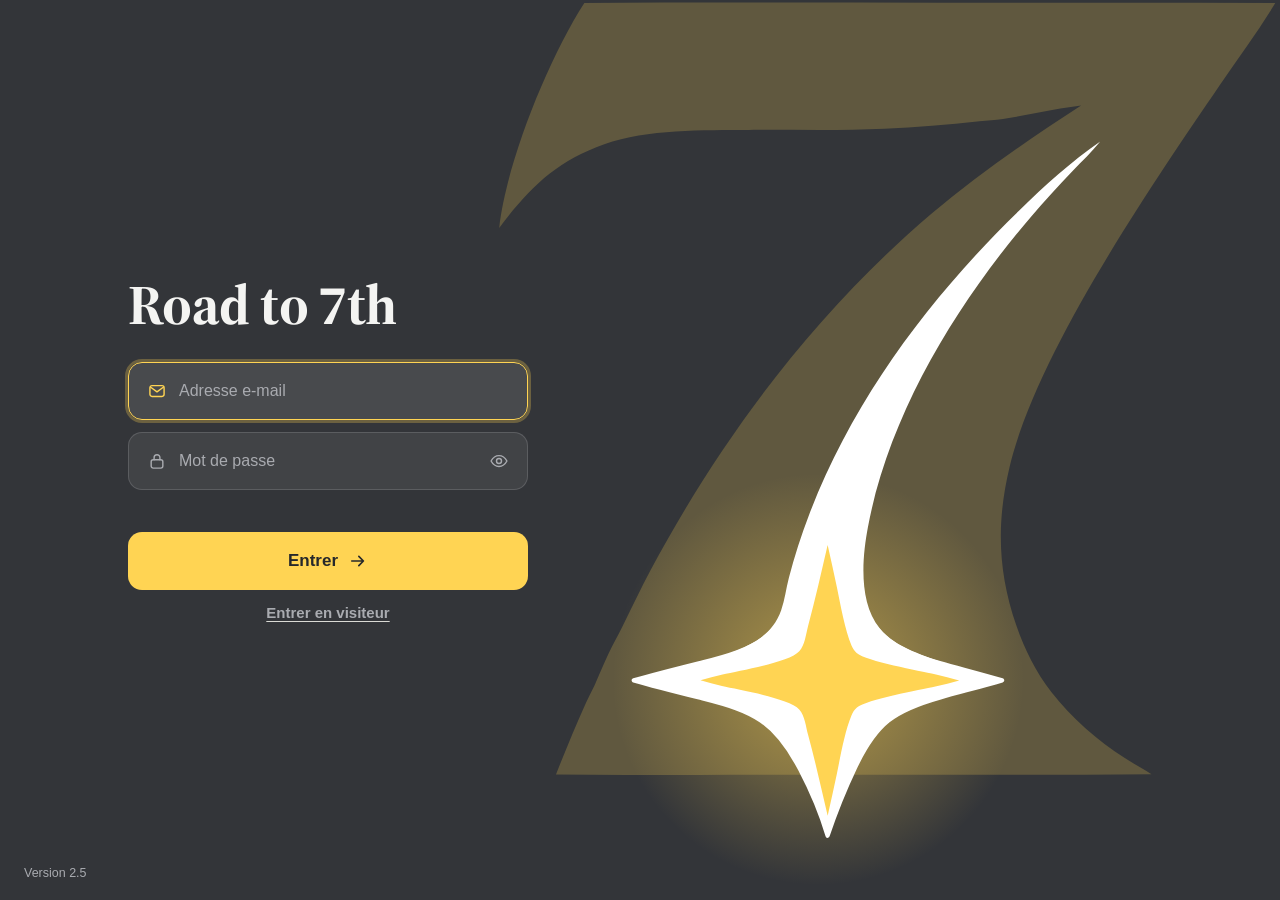
==== site/index.html @ 3242eba9 "2.5.0 : demander en une phrase (#7) * 2.5.0 : demander en une phrase  Dans la fiche, une seule zone " ====
<!doctype html>
<html lang="fr">
<head>
<meta charset="utf-8">
<meta name="viewport" content="width=device-width, initial-scale=1, viewport-fit=cover">
<title>Road to 7th</title>
<meta name="description" content="Planifier la production et la diffusion autour des messages clés et des temps forts de l'année.">
<meta name="theme-color" content="#F2F2EF" media="(prefers-color-scheme: light)">
<meta name="theme-color" content="#0F1012" media="(prefers-color-scheme: dark)">
<link rel="icon" href="favicon.ico" sizes="16x16 32x32 48x48">
<link rel="icon" href="icons/favicon-32.png" type="image/png" sizes="32x32">
<link rel="manifest" href="manifest.webmanifest">
<link rel="apple-touch-icon" href="icons/apple-touch-icon.png">
<meta name="apple-mobile-web-app-capable" content="yes">
<meta name="apple-mobile-web-app-title" content="Road to 7th">
<meta name="mobile-web-app-capable" content="yes">
<link rel="stylesheet" href="css/v2.css">
</head>
<body>
<!-- ouverture de l'appli : l'icône apparaît, son carré jaune emplit l'écran, puis le 7 s'ouvre comme une fenêtre sur l'appli (css : .ouv) -->
<div class="ouv" id="ouverture" aria-hidden="true"><svg xmlns="http://www.w3.org/2000/svg" focusable="false">
<defs><mask id="ouv-m" maskUnits="userSpaceOnUse" x="0" y="0" width="100%" height="100%"><rect width="100%" height="100%" fill="#fff"/><g class="ouv-sept"><path d="M120.46 81.13C103.67 107.18 84.17 155.3 80.77 186C94.81 167.3 107.24 154.95 129.76 146.96C149.93 139.8 175.85 140.4 197.1 140.3C218.14 140.21 239.32 140.79 260.35 139.82C275.17 139.14 289.93 137.89 304.68 136.28C308.32 135.88 311.99 135.7 315.62 135.2C323.55 134.11 331.34 132.33 339.21 130.89C343.49 130.11 347.83 129.66 352.12 128.9C327.99 144.61 304.28 160.76 282.3 179.43C228.03 225.55 184.88 283.05 151.32 345.64C146.85 353.98 142.83 362.57 138.63 371.05C136.34 375.66 133.83 380.17 131.61 384.82C129.34 389.58 127.39 394.53 125.2 399.34C123.96 402.06 122.47 404.65 121.24 407.38C116.26 418.39 111.67 429.6 107.24 440.85C152.96 441.22 198.69 441.02 244.41 441.02C291.25 441.01 338.09 441.19 384.92 440.8C380.88 438.08 376.55 435.9 372.48 433.24C359.59 424.85 347.79 414.68 338.31 402.53C330.98 393.12 325.79 382.65 321.92 371.43C313.23 346.31 312.57 323.31 318.76 297.46C331.66 243.63 384.71 166.61 416.49 119.84C425.23 106.99 434.58 94.46 442.65 81.18C389.92 80.86 337.19 81.02 284.46 81.01C229.79 81 175.13 80.83 120.46 81.13Z" fill="#000"/></g></mask></defs>
<rect class="ouv-jaune" width="100%" height="100%" mask="url(#ouv-m)"/>
<g class="ouv-sept"><path class="ouv-plein" d="M120.46 81.13C103.67 107.18 84.17 155.3 80.77 186C94.81 167.3 107.24 154.95 129.76 146.96C149.93 139.8 175.85 140.4 197.1 140.3C218.14 140.21 239.32 140.79 260.35 139.82C275.17 139.14 289.93 137.89 304.68 136.28C308.32 135.88 311.99 135.7 315.62 135.2C323.55 134.11 331.34 132.33 339.21 130.89C343.49 130.11 347.83 129.66 352.12 128.9C327.99 144.61 304.28 160.76 282.3 179.43C228.03 225.55 184.88 283.05 151.32 345.64C146.85 353.98 142.83 362.57 138.63 371.05C136.34 375.66 133.83 380.17 131.61 384.82C129.34 389.58 127.39 394.53 125.2 399.34C123.96 402.06 122.47 404.65 121.24 407.38C116.26 418.39 111.67 429.6 107.24 440.85C152.96 441.22 198.69 441.02 244.41 441.02C291.25 441.01 338.09 441.19 384.92 440.8C380.88 438.08 376.55 435.9 372.48 433.24C359.59 424.85 347.79 414.68 338.31 402.53C330.98 393.12 325.79 382.65 321.92 371.43C313.23 346.31 312.57 323.31 318.76 297.46C331.66 243.63 384.71 166.61 416.49 119.84C425.23 106.99 434.58 94.46 442.65 81.18C389.92 80.86 337.19 81.02 284.46 81.01C229.79 81 175.13 80.83 120.46 81.13Z"/><g class="ouv-deco"><path d="M172.07 389.73C211.43 390.31 250.86 390.29 290.22 389.72C279.24 385.26 266.02 382.25 258.16 372.66C248.29 360.61 250 339.99 252.67 325.7C262.58 272.68 294.07 221.34 328.77 180.76C335.02 173.44 341.6 166.32 348.25 159.37C352.56 154.88 357.14 150.62 361.03 145.75C347.43 155.09 335.08 166.43 323.26 177.9C281.96 217.99 245.94 265.62 225.28 319.75C221.6 329.39 218.41 339.24 215.82 349.22C214.53 354.19 213.96 359.42 212.25 364.26C211.31 366.92 209.99 369.45 208.29 371.69C200.33 382.22 183.97 385.46 172.07 389.73Z" fill="#fff"/><path d="M143.53 397C154.16 400.04 164.95 402.71 175.67 405.4C199.56 411.39 209.32 416.04 221.16 438.6C226.31 448.41 230.72 458.81 233.89 469.42C237.53 458.55 241.83 447.94 246.74 437.58C256.57 416.87 264.78 411.06 286.51 404.94C296.08 402.24 305.72 399.78 315.26 396.99C305.6 394.19 295.85 391.67 286.16 388.96C262.28 382.28 254.79 374.78 244.79 352.24C242.98 348.16 241.07 344.07 239.44 339.92C238.01 336.28 236.93 332.15 235.02 328.74C234.69 328.15 234.11 327.85 233.73 327.33C229.29 335.97 226.33 345.31 221.89 354C209.88 377.5 200.6 382.37 175.74 388.58C164.99 391.27 154.18 393.95 143.53 397Z" fill="#fff"/><path class="ouv-coeur" d="M174.61 396.99C177.93 397.95 181.25 398.91 184.63 399.66C192.19 401.36 216 405.31 220.66 410.54C223.35 413.56 223.74 418.46 224.76 422.23C228.15 434.8 231.01 447.49 233.93 460.18C235.36 453.58 236.88 446.99 238.25 440.37C239.87 432.48 241.96 420.59 245.02 413.33C245.61 411.94 246.42 410.65 247.58 409.67C251.99 405.95 277.16 401.44 284.16 399.87C287.89 399.03 291.58 397.98 295.27 397C291.51 396.01 287.76 394.93 283.97 394.09C276.92 392.52 251.85 388.1 247.44 384.21C246.36 383.25 245.6 382.03 245.04 380.72C241.99 373.54 239.87 361.5 238.26 353.68C236.9 347.07 235.37 340.48 233.92 333.89C231 346.54 228.15 359.19 224.77 371.72C223.75 375.49 223.36 380.39 220.69 383.42C216.11 388.63 192.4 392.62 184.92 394.27C181.44 395.04 178.03 396.01 174.61 396.99Z"/></g></g>
</svg></div>
<script>
/* une fois par session, et jamais si l'appareil demande moins de mouvement ; l'appli appelle kpOuvrir() quand elle est prête */
(function () {
  var o = document.getElementById("ouverture"), r = document.documentElement;
  window.kpOuvrir = function () {};
  try { if (sessionStorage.getItem("kplan-ouvert") || matchMedia("(prefers-reduced-motion: reduce)").matches) { o.remove(); return; } } catch (e) {}
  r.classList.add("ouverture");
  var t0 = Date.now(), fait = false;
  window.kpOuvrir = function () {
    if (fait) return; fait = true;
    setTimeout(function () {
      r.classList.remove("ouverture"); o.classList.add("ouvre");
      try { sessionStorage.setItem("kplan-ouvert", "1"); } catch (e) {}
      setTimeout(function () { o.remove(); }, 950);
    }, Math.max(0, 1000 - (Date.now() - t0)));
  };
  setTimeout(window.kpOuvrir, 8000);
})();
</script>
<a class="skip" href="#main">Aller au contenu</a>
<div class="shell" id="shell">
  <nav class="side" id="side" aria-label="Menu"></nav>
  <header class="topbar" id="topbar"></header>
  <main class="main" id="main" tabindex="-1"></main>
  <nav class="tabbar" id="tabbar" aria-label="Écrans"></nav>
</div>
<aside class="fiche" id="fiche" aria-label="Fiche" tabindex="-1" hidden></aside>
<div id="layer"></div>
<div class="toasts" id="toasts" role="status" aria-live="polite"></div>
<script src="vendor/supabase-2.117.3.js"></script>
<script src="config.js"></script>
<script src="js/version.js"></script>
<script src="js/couleurs.js"></script>
<script src="js/icons.js"></script>
<script src="js/data.js"></script>
<script src="js/phrase.js"></script>
<script src="js/piques.js"></script>
<script src="js/ui.js"></script>
<script src="js/remote.js"></script>
<script src="js/suggestions.js"></script>
<script src="js/fiche.js"></script>
<script src="js/outils.js"></script>
<script src="js/ecrire.js"></script>
<script src="js/plan.js"></script>
<script src="js/accueil.js"></script>
<script src="js/reunion.js"></script>
<script src="js/reglages.js"></script>
<script src="js/app.js"></script>
</body>
</html>
---- site/css/v2.css ----
/* Plan de com KEDGE · V2 — pensé pour l'ordinateur, replié pour le téléphone.
   Les valeurs (couleurs, rayons, typographie) viennent du KEDGE UI kit de la V1. */

@font-face { font-family: "KRC Serif"; src: url("../fonts/krc-serif.woff") format("woff"); font-weight: 600 700; font-display: swap; }

:root {
  --yellow: #FFD452; --yellow-ink: #26282B; --yellow-side: #FFD452; --anthracite: #333539; --anthracite-deep: #26282B;
  --bg: #F2F2EF; --card: #FFFFFF; --text: #2B2D31; --text2: #6A6C71; --sep: #DADAD5; --fill: #E6E6E2; --hover: #ECECE8;
  --red: #C62828; --focus: #333539; --panel: var(--duo, #333539); --panel-ink: #F4F4F2; --panel-ink2: var(--duo-ink2, #B9BBC0); --panel-hover: color-mix(in srgb, var(--duo, #333539), #FFFFFF 9%);
  --shadow: 0 1px 2px rgba(20,20,20,.06), 0 8px 28px rgba(20,20,20,.12);
  --serif: "KRC Serif", Georgia, "Times New Roman", serif;
  --sans: -apple-system, BlinkMacSystemFont, "Segoe UI", Roboto, "Helvetica Neue", Arial, sans-serif;
  --r1: 6px; --r2: 8px; --r3: 12px; --r4: 16px;
  --side: 216px; --fiche: 460px;
  color-scheme: light;
}
@media (prefers-color-scheme: dark) { :root:not([data-theme="light"]) {
  --bg: #0F1012; --card: #1E1F22; --text: #F1F1EE; --text2: #A4A6AB; --sep: #34363B; --fill: #2C2E33; --hover: #26282C;
  --red: #FF8A80; --focus: var(--yellow-side, #FFD452); --panel: #17181A; --panel-hover: #26282C;
  --shadow: 0 1px 2px rgba(0,0,0,.4), 0 8px 28px rgba(0,0,0,.5); color-scheme: dark; } }
:root[data-theme="dark"] {
  --bg: #0F1012; --card: #1E1F22; --text: #F1F1EE; --text2: #A4A6AB; --sep: #34363B; --fill: #2C2E33; --hover: #26282C;
  --red: #FF8A80; --focus: var(--yellow-side, #FFD452); --panel: #17181A; --panel-hover: #26282C;
  --shadow: 0 1px 2px rgba(0,0,0,.4), 0 8px 28px rgba(0,0,0,.5); color-scheme: dark; }

*, *::before, *::after { box-sizing: border-box; }
html, body { height: 100%; }
body { margin: 0; background: var(--bg); color: var(--text); font: 15px/1.45 var(--sans); -webkit-font-smoothing: antialiased; -webkit-tap-highlight-color: transparent; }
h1, h2, h3, p { margin: 0; }
button, input, textarea, select { font: inherit; color: inherit; }
button { background: none; border: 0; padding: 0; cursor: pointer; text-align: inherit; }
a { color: inherit; }
:focus-visible { outline: 2px solid var(--focus); outline-offset: 2px; border-radius: var(--r1); }
[hidden] { display: none !important; }
.skip { position: absolute; left: -999px; top: 8px; background: var(--card); padding: 8px 12px; border-radius: var(--r2); z-index: 99; }
.skip:focus { left: 8px; }
.ic { display: inline-flex; width: 18px; height: 18px; flex: none; }
.ic svg { width: 100%; height: 100%; }
.muted { color: var(--text2); }
.late { color: var(--red); }
.sr { position: absolute; width: 1px; height: 1px; overflow: hidden; clip-path: inset(50%); }

/* ---------- cadre ---------- */
.shell { display: grid; grid-template-columns: var(--side) minmax(0, 1fr); height: 100dvh; }
.main { overflow: auto; outline: none; scroll-padding-top: 120px; }
.page { max-width: 1180px; margin: 0 auto; padding: 28px 36px 96px; }
.page.narrow { max-width: 760px; }

.side { background: var(--panel); color: var(--panel-ink); display: flex; flex-direction: column; padding: 18px 12px 12px; gap: 4px; }
.brand { display: flex; align-items: center; gap: 10px; padding: 2px 8px 18px; text-decoration: none; }
.brand img { height: 22px; width: auto; }
.brand span { font: 600 15px/1 var(--serif); letter-spacing: .01em; border-left: 1px solid rgba(255,255,255,.22); padding-left: 10px; }
.brand.nologo { flex-direction: column; align-items: flex-start; gap: 4px; }
.brand.nologo span { border-left: 0; padding-left: 0; font-size: 17px; }
.brand small { font: 500 12px/1.2 var(--sans, inherit); opacity: .7; }
.new { display: flex; align-items: center; gap: 8px; height: 38px; padding: 0 12px; margin-bottom: 14px; border-radius: var(--r2); background: var(--yellow); color: var(--yellow-ink); font-weight: 650; }
.new:hover { filter: brightness(1.05); }
.new kbd { margin-left: auto; font: 600 11px var(--sans); opacity: .6; }
.nav { display: flex; flex-direction: column; gap: 2px; }
.nav a, .side-foot button { display: flex; align-items: center; gap: 10px; height: 36px; padding: 0 10px; border-radius: var(--r2); color: var(--panel-ink2); text-decoration: none; width: 100%; }
.nav a:hover, .side-foot button:hover { background: var(--panel-hover); color: var(--panel-ink); }
.nav a.on { background: var(--panel-hover); color: var(--panel-ink); font-weight: 600; }
.nav .n { margin-left: auto; min-width: 20px; height: 20px; padding: 0 6px; border-radius: 10px; background: var(--yellow); color: var(--yellow-ink); font: 700 11px/20px var(--sans); text-align: center; }
.side-foot { margin-top: auto; display: flex; flex-direction: column; gap: 2px; border-top: 1px solid rgba(255,255,255,.1); padding-top: 8px; }
.side-foot kbd { margin-left: auto; font: 500 11px var(--sans); opacity: .55; }
.side-foot .dot { margin-left: auto; width: 8px; height: 8px; border-radius: 50%; background: var(--yellow-side); }
.avatar { width: 24px; height: 24px; border-radius: 50%; background: var(--yellow); color: var(--yellow-ink); display: inline-grid; place-items: center; font: 700 11px var(--sans); flex: none; }
.who { display: flex; flex-direction: column; line-height: 1.15; min-width: 0; }
.who small { font-size: 11px; opacity: .7; white-space: nowrap; overflow: hidden; text-overflow: ellipsis; }
.topbar, .tabbar { display: none; }

/* ---------- boutons : 4 styles ---------- */
.btn { display: inline-flex; align-items: center; justify-content: center; gap: 8px; height: 36px; padding: 0 14px; border-radius: var(--r2); font-weight: 600; white-space: nowrap; }
.btn.primary { background: var(--yellow); color: var(--yellow-ink); }
.btn.primary:hover { filter: brightness(1.05); }
.btn.quiet { background: var(--card); border: 1px solid var(--sep); }
.btn.quiet:hover { background: var(--hover); }
.btn.small { height: 30px; padding: 0 10px; font-size: 13.5px; }
.link { color: var(--text); font-weight: 600; text-decoration: underline; text-decoration-color: var(--sep); text-underline-offset: 3px; border-radius: 4px; }
.link:hover { text-decoration-color: currentColor; }
.link.soft { color: var(--text2); font-weight: 500; }
.ib { width: 34px; height: 34px; display: inline-grid; place-items: center; border-radius: var(--r2); color: var(--text2); position: relative; flex: none; }
.ib:hover, .ib[aria-pressed="true"], .ib[aria-expanded="true"] { background: var(--fill); color: var(--text); }
.ib.on { color: var(--text); }
.ib.on .ic svg { fill: var(--yellow); }

/* infobulles (souris seulement) */
@media (hover: hover) {
  [data-tip]:hover::after, [data-tip]:focus-visible::after { content: attr(data-tip); position: absolute; top: calc(100% + 6px); left: 50%; transform: translateX(-50%); background: var(--anthracite-deep); color: #fff; font: 500 12px/1 var(--sans); padding: 6px 8px; border-radius: var(--r1); white-space: nowrap; z-index: 60; pointer-events: none; }
  [data-tip].tip-l:hover::after, [data-tip].tip-l:focus-visible::after { left: auto; right: 0; transform: none; }
}

/* ---------- en-tête de page et barre de vue ---------- */
.head { display: flex; align-items: baseline; gap: 14px; margin-bottom: 18px; }
.head h1 { font: 700 30px/1.15 var(--serif); letter-spacing: -.005em; }
.head .sub { color: var(--text2); }
.head .sp { flex: 1; }
.bar { display: flex; align-items: center; gap: 10px; flex-wrap: wrap; position: sticky; top: 0; z-index: 5; background: var(--bg); padding: 10px 0 12px; margin: -10px 0 8px; }
.bar .sp { flex: 1; }
.seg { display: inline-flex; background: var(--fill); border-radius: var(--r2); padding: 3px; gap: 2px; }
.seg button { height: 30px; padding: 0 12px; border-radius: 6px; color: var(--text2); font-weight: 550; display: inline-flex; align-items: center; gap: 6px; position: relative; white-space: nowrap; }
.seg button:hover { color: var(--text); }
.seg button.on { background: var(--card); color: var(--text); box-shadow: 0 1px 2px rgba(0,0,0,.12); }
.seg button .now { width: 6px; height: 6px; border-radius: 50%; background: var(--yellow); }
.seg.icons button { padding: 0 8px; }
.chip { display: inline-flex; align-items: center; gap: 6px; height: 32px; padding: 0 10px; border-radius: var(--r2); border: 1px solid var(--sep); color: var(--text2); font-weight: 500; white-space: nowrap; }
.chip:hover { background: var(--hover); color: var(--text); }
.chip.picked { border-color: var(--text); color: var(--text); font-weight: 600; background: var(--card); }
.chip .ic { width: 14px; height: 14px; }

/* ---------- la liste ---------- */
.sujets { display: flex; align-items: center; gap: 8px; flex-wrap: wrap; margin: 2px 0 14px; color: var(--text2); font-size: 13.5px; }
.sujet { display: inline-flex; align-items: center; gap: 8px; height: 30px; padding: 0 12px; border-radius: 15px; background: var(--card); border: 1px solid var(--sep); color: var(--text); font-weight: 550; }
.sujet:hover { background: var(--hover); }
.wk { margin-bottom: 18px; }
.wk-h { display: flex; align-items: baseline; gap: 10px; padding: 6px 12px; font-size: 12.5px; color: var(--text2); font-weight: 600; letter-spacing: .02em; text-transform: uppercase; }
.wk-h b { color: var(--text); }
.rows { background: var(--card); border-radius: var(--r3); overflow: hidden; }
.row { display: grid; grid-template-columns: 96px minmax(0, 1fr) 132px 190px 124px; align-items: center; gap: 12px; width: 100%; min-height: 44px; padding: 6px 12px; border-top: 1px solid var(--sep); position: relative; }
.row:first-child { border-top: 0; }
.row:hover { background: var(--hover); }
.row:focus-visible { outline-offset: -2px; }
.row .d { color: var(--text2); font-variant-numeric: tabular-nums; white-space: nowrap; }
.row .d b { color: var(--text); font-weight: 600; }
.row .t { min-width: 0; display: flex; align-items: center; gap: 9px; }
.row .t span.tt { white-space: nowrap; overflow: hidden; text-overflow: ellipsis; }
.row .t small { color: var(--text2); font-size: 13px; white-space: nowrap; overflow: hidden; text-overflow: ellipsis; flex: 0 1 auto; }
.row.tf .tt { font: 600 16.5px/1.25 var(--serif); }
.row .svc, .row .msg { color: var(--text2); font-size: 13.5px; white-space: nowrap; overflow: hidden; text-overflow: ellipsis; }
.row .st { justify-self: end; }
.tfdot { width: 9px; height: 9px; border-radius: 3px; background: var(--yellow); flex: none; box-shadow: 0 0 0 1px rgba(0,0,0,.08); }
.badge { font-size: 12px; font-weight: 600; color: var(--text2); border: 1px solid var(--sep); border-radius: 4px; padding: 1px 6px; white-space: nowrap; flex: none; }
.rang { font: 700 14px var(--serif); background: var(--yellow); color: var(--yellow-ink); border-radius: 4px; padding: 1px 7px; flex: none; }
.pill { display: inline-flex; align-items: center; gap: 5px; height: 24px; padding: 0 9px; border-radius: 12px; font-size: 12.5px; font-weight: 600; white-space: nowrap; }
.pill.confirmer { border: 1px dashed var(--text2); color: var(--text); }
.pill.prevu { background: var(--fill); color: var(--text); }
.pill.diffuse { color: var(--text2); padding-left: 4px; }
.pill .ic { width: 14px; height: 14px; }
button.pill:hover { box-shadow: 0 0 0 2px var(--sep); }
.fold { display: flex; align-items: center; gap: 8px; width: 100%; padding: 10px 12px; margin-bottom: 14px; border-radius: var(--r3); color: var(--text2); font-weight: 550; border: 1px dashed var(--sep); }
.fold:hover { background: var(--hover); color: var(--text); }
.empty { text-align: center; padding: 56px 20px; color: var(--text2); }
.empty h3 { font: 600 20px var(--serif); color: var(--text); margin-bottom: 6px; }
.empty .btn { margin-top: 16px; }
.today-line { display: flex; align-items: center; gap: 8px; padding: 0 12px; height: 0; position: relative; z-index: 1; }
.today-line::before { content: ""; flex: 1; border-top: 2px solid var(--yellow); }

/* ---------- la grille : les semaines en lignes, les services en colonnes ---------- */
.grille { display: grid; background: var(--card); border-radius: var(--r3); }
.g-h, .g-s, .g-c { border-bottom: 1px solid var(--sep); min-width: 0; }
.g-h, .g-c { border-left: 1px solid var(--sep); }
.g-h { padding: 10px 10px 9px; font-weight: 600; position: sticky; top: 52px; background: var(--card); z-index: 2; display: flex; align-items: baseline; gap: 8px; }
.g-h small { font-weight: 400; color: var(--text2); font-size: 12.5px; white-space: nowrap; overflow: hidden; text-overflow: ellipsis; }
.g-h:first-child { border-left: 0; border-top-left-radius: var(--r3); }
.g-h.last { border-top-right-radius: var(--r3); }
.g-s { padding: 10px 12px; font-size: 13px; color: var(--text2); font-weight: 600; font-variant-numeric: tabular-nums; display: flex; flex-direction: column; gap: 3px; }
.g-s b { color: var(--text); font-size: 14px; }
.g-s .nowtag { align-self: flex-start; background: var(--yellow); color: var(--yellow-ink); font-size: 11px; font-weight: 700; border-radius: 4px; padding: 1px 6px; }
.g-c { padding: 6px; min-height: 58px; display: flex; flex-direction: column; gap: 4px; position: relative; }
.g-row-now { background: color-mix(in srgb, var(--yellow) 10%, transparent); }
.g-row-tbc { background: color-mix(in srgb, var(--fill) 45%, transparent); }
.g-i { display: block; width: 100%; padding: 5px 8px; border-radius: var(--r1); background: var(--fill); font-size: 13px; line-height: 1.3; overflow-wrap: anywhere; }
.g-i:hover, .g-i.sel { box-shadow: 0 0 0 2px var(--text); }
.g-i b { font-weight: 600; font-size: 12px; color: var(--text2); font-variant-numeric: tabular-nums; margin-right: 6px; }
.g-i.tf { background: var(--yellow); color: var(--yellow-ink); font-weight: 600; }
.g-i.tf b { color: rgba(38,40,43,.7); }
.g-i.confirmer { background: transparent; border: 1px dashed var(--text2); }
.g-i.tf.confirmer { background: color-mix(in srgb, var(--yellow) 30%, transparent); border: 1px dashed var(--text2); color: var(--text); }
.g-i.tf.confirmer b { color: var(--text2); }
.g-i.diffuse { opacity: .62; }
.g-add { position: absolute; right: 4px; bottom: 4px; width: 24px; height: 24px; border-radius: 6px; display: grid; place-items: center; color: var(--text2); opacity: 0; background: var(--card); border: 1px solid var(--sep); }
.g-c:hover .g-add, .g-add:focus-visible { opacity: 1; }
.g-add:hover { color: var(--text); border-color: var(--text); }
.g-add .ic { width: 14px; height: 14px; }
.wk-h small { text-transform: none; letter-spacing: 0; font-weight: 400; }

/* ---------- la fiche (panneau de droite, par-dessus) ---------- */
.fiche { position: fixed; top: 0; right: 0; bottom: 0; width: min(var(--fiche), 100vw); background: var(--card); box-shadow: var(--shadow); border-left: 1px solid var(--sep); z-index: 20; display: flex; flex-direction: column; animation: slide .16s ease-out; }
@keyframes slide { from { transform: translateX(24px); opacity: 0; } }
.f-top { display: flex; align-items: center; gap: 2px; padding: 10px 12px 6px 20px; }
.f-top .kind { display: flex; align-items: center; gap: 8px; font-size: 12.5px; font-weight: 600; color: var(--text2); text-transform: uppercase; letter-spacing: .03em; margin-right: auto; }
.f-body { overflow: auto; padding: 4px 20px 32px; flex: 1; }
.f-title { display: block; width: 100%; border: 0; background: none; resize: none; font: 700 24px/1.2 var(--serif); padding: 4px 6px; margin: 0 -6px; border-radius: var(--r1); overflow: hidden; }
.f-title:hover:not([readonly]) { background: var(--hover); }
.f-title:focus { background: var(--bg); outline: 2px solid var(--focus); }
.f-meta { display: grid; grid-template-columns: 104px minmax(0, 1fr); row-gap: 2px; margin: 12px 0 16px; align-items: center; }
.f-meta dt { color: var(--text2); font-size: 13.5px; }
.f-meta dd { margin: 0; min-width: 0; }
.val { display: inline-flex; align-items: center; gap: 6px; min-height: 32px; padding: 3px 8px; margin-left: -8px; border-radius: var(--r1); max-width: 100%; text-align: left; }
button.val:hover { background: var(--hover); }
.val.none { color: var(--text2); }
input.val { border: 0; background: none; width: 100%; }
input.val:hover { background: var(--hover); }
input.val:focus { background: var(--bg); outline: 2px solid var(--focus); }
.f-actions { display: flex; align-items: center; gap: 12px; flex-wrap: wrap; margin-bottom: 8px; }
.check { display: inline-flex; align-items: center; gap: 8px; color: var(--text2); font-weight: 500; }
.check .box { width: 18px; height: 18px; border-radius: 5px; border: 1.5px solid var(--text2); display: grid; place-items: center; }
.check[aria-pressed="true"] { color: var(--text); }
.check[aria-pressed="true"] .box { background: var(--text); border-color: var(--text); color: var(--card); }
.check .box .ic { width: 13px; height: 13px; visibility: hidden; }
.check[aria-pressed="true"] .box .ic { visibility: visible; }
.f-sec { border-top: 1px solid var(--sep); padding: 14px 0 6px; margin-top: 12px; }
.f-sec h3 { font-size: 12.5px; font-weight: 600; color: var(--text2); text-transform: uppercase; letter-spacing: .03em; display: flex; align-items: center; gap: 8px; margin-bottom: 6px; }
.f-sec h3 .link { margin-left: auto; text-transform: none; letter-spacing: 0; font-size: 13.5px; }
.mini { display: grid; grid-template-columns: 62px minmax(0, 1fr) auto; gap: 10px; align-items: center; width: 100%; padding: 7px 8px; margin: 0 -8px; border-radius: var(--r1); }
button.mini:hover, a.mini:hover { background: var(--hover); }
.mini .d { color: var(--text2); font-size: 13px; font-variant-numeric: tabular-nums; }
.mini .tt { white-space: nowrap; overflow: hidden; text-overflow: ellipsis; }
.mini small { color: var(--text2); }
a.mini { text-decoration: none; grid-template-columns: 18px minmax(0, 1fr) 18px; }
.memos { margin: 12px 0 4px; display: grid; gap: 6px; }
.memo { display: flex; align-items: center; gap: 8px; padding: 4px 4px 4px 10px; background: var(--bg); border-radius: var(--r2); font-size: 14px; }
.memo > svg { width: 16px; height: 16px; flex: none; color: var(--text2); }
.memo .tt { flex: 1; min-width: 0; }
.memo small { color: var(--text2); white-space: nowrap; }
.memo.late small { color: var(--red); font-weight: 600; }
.req { padding: 8px 0; }
.req p { margin-top: 2px; }
.req .meta { font-size: 13px; color: var(--text2); }
.req .rep { margin-top: 6px; padding: 8px 10px; background: var(--bg); border-radius: var(--r2); font-size: 14px; }
/* ---------- « Demander en une phrase » : la ligne, le surlignage, ce qui est compris, le fil ---------- */
:root { --hl-date: var(--yellow); --hl-alerte: #FDE4E1; --ok-bg: #DCEFE3; --ok-ink: #1C5A37; --retard-bg: #FDE4E1; --retard-ink: #C62828; }
@media (prefers-color-scheme: dark) { :root:not([data-theme="light"]) { --hl-date: rgba(255, 212, 82, .34); --hl-alerte: rgba(255, 138, 128, .3); --ok-bg: rgba(110, 200, 140, .2); --ok-ink: #9BE3B0; --retard-bg: rgba(255, 138, 128, .2); --retard-ink: #FF8A80; } }
:root[data-theme="dark"] { --hl-date: rgba(255, 212, 82, .34); --hl-alerte: rgba(255, 138, 128, .3); --ok-bg: rgba(110, 200, 140, .2); --ok-ink: #9BE3B0; --retard-bg: rgba(255, 138, 128, .2); --retard-ink: #FF8A80; }
.ph { display: grid; gap: 8px; margin-top: 6px; }
.ph-box { display: flex; align-items: flex-end; gap: 6px; padding: 3px 3px 3px 12px; border: 1.5px solid var(--text); border-radius: var(--r3); background: var(--card); }
.ph-box:focus-within { box-shadow: 0 0 0 3px color-mix(in srgb, var(--yellow) 55%, transparent); }
.ph-champ { flex: 1; min-width: 0; display: grid; font: 15px/22px var(--sans); }
.ph-miroir, .ph-champ textarea { grid-area: 1 / 1; margin: 0; padding: 7px 0; border: 0; font: inherit; letter-spacing: normal; white-space: pre-wrap; overflow-wrap: anywhere; word-break: normal; }
.ph-miroir { color: transparent; pointer-events: none; user-select: none; min-height: 36px; box-sizing: border-box; }
.ph-champ textarea { width: 100%; min-height: 36px; box-sizing: border-box; resize: none; overflow: hidden; background: transparent; color: var(--text); outline: none; display: block; }
.ph-champ textarea::placeholder { color: var(--text2); }
.ph-miroir mark { color: transparent; border-radius: 4px; padding: 2px 2px; margin: 0 -2px; -webkit-box-decoration-break: clone; box-decoration-break: clone; }
.ph-miroir .z-qui { background: var(--fill); }
.ph-miroir .z-ref { background: none; box-shadow: inset 0 -2px 0 var(--text2); border-radius: 0; }
.ph-miroir .z-date { background: linear-gradient(var(--hl-date), var(--hl-date)) no-repeat 0 0 / 100% 100%; }
.ph-miroir .z-date.alerte { background-image: linear-gradient(var(--hl-alerte), var(--hl-alerte)); }
.ph-miroir .z-date.t0 { animation: ph-surligne-a .5s cubic-bezier(.2, .7, .2, 1) both; }
.ph-miroir .z-date.t1 { animation: ph-surligne-b .5s cubic-bezier(.2, .7, .2, 1) both; }
@keyframes ph-surligne-a { from { background-size: 0% 100%; } to { background-size: 100% 100%; } }
@keyframes ph-surligne-b { from { background-size: 0% 100%; } to { background-size: 100% 100%; } }
.ph-go { width: 36px; height: 36px; flex: none; display: inline-flex; align-items: center; justify-content: center; border-radius: var(--r2); background: var(--yellow); color: var(--yellow-ink); }
.ph-go:disabled { background: var(--fill); color: var(--text2); cursor: default; }
.ph-go .ic { width: 18px; height: 18px; }
.ph-apercu { display: flex; align-items: center; gap: 6px 8px; flex-wrap: wrap; font-size: 13px; }
.ph-apercu[hidden], .ph-sugg[hidden] { display: none; }
.ph-c { display: inline-flex; align-items: center; gap: 5px; height: 26px; padding: 0 9px; border-radius: 13px; font-size: 13px; font-weight: 650; white-space: nowrap; background: var(--fill); color: var(--text); }
.ph-c .ic { width: 13px; height: 13px; }
.ph-c.qui { background: var(--anthracite); color: #FFFFFF; }
.ph-c.date { background: var(--yellow); color: var(--yellow-ink); }
.ph-c.date.t0 { animation: ph-pop-a .35s ease-out .2s both; }
.ph-c.date.t1 { animation: ph-pop-b .35s ease-out .2s both; }
@keyframes ph-pop-a { 0% { transform: scale(.6); opacity: 0; } 70% { transform: scale(1.06); opacity: 1; } 100% { transform: none; } }
@keyframes ph-pop-b { 0% { transform: scale(.6); opacity: 0; } 70% { transform: scale(1.06); opacity: 1; } 100% { transform: none; } }
.ph-c.ok { background: var(--ok-bg); color: var(--ok-ink); }
.ph-c.retard { background: var(--retard-bg); color: var(--retard-ink); }
.ph-c.rond { width: 26px; padding: 0; justify-content: center; background: none; box-shadow: inset 0 0 0 1px var(--sep); }
.ph-c.choix, .ph-c.propose { background: none; box-shadow: inset 0 0 0 1px var(--sep); animation: ph-fondu .2s ease-out both; }
.ph-c.propose.on { background: var(--fill); box-shadow: none; }
.ph-c.choix:hover, .ph-c.propose:hover, .ph-c.rond:hover { background: var(--hover); }
.ph-c.petit { height: 22px; padding: 0 8px; font-size: 12px; }
.ph-alerte { color: var(--red); font-weight: 600; animation: ph-fondu .3s ease-out both; }
@keyframes ph-fondu { from { opacity: 0; transform: translateY(-3px); } to { opacity: 1; transform: none; } }
.ph-sugg { display: flex; gap: 6px; flex-wrap: wrap; }
.ph-s { display: inline-flex; align-items: center; gap: 6px; height: 30px; padding: 0 11px; border-radius: 15px; background: var(--bg); box-shadow: inset 0 0 0 1px var(--sep); font-weight: 600; font-size: 14px; }
.ph-s small { color: var(--text2); font-weight: 500; }
.ph-s.on, .ph-s:hover { box-shadow: inset 0 0 0 1.5px var(--text); }
.ph-msg { display: grid; gap: 4px; padding: 10px 12px; margin-bottom: 8px; border-radius: var(--r3); background: var(--bg); }
.ph-msg-h { display: flex; align-items: center; gap: 6px; flex-wrap: wrap; }
.ph-msg-h .sp { flex: 1; }
.ph-msg-h small { font-size: 12.5px; }
.ph-msg p { margin: 0; overflow-wrap: anywhere; }
.ph-msg .rep { display: flex; gap: 6px; align-items: baseline; color: var(--ok-ink); font-weight: 600; font-size: 14px; }
.ph-msg .rep .ic { width: 15px; height: 15px; flex: none; align-self: flex-start; margin-top: 2px; }
.ph-msg .rep > span:not(.ic) { min-width: 0; overflow-wrap: anywhere; }
@media (prefers-reduced-motion: reduce) { .ph-miroir mark, .ph-c, .ph-alerte { animation: none !important; } }
.note { display: block; width: 100%; min-height: 64px; border: 0; resize: none; background: none; padding: 6px 8px; margin: 0 -8px; border-radius: var(--r1); line-height: 1.5; overflow: hidden; }
.note:hover:not([readonly]) { background: var(--hover); }
.note:focus { background: var(--bg); outline: 2px solid var(--focus); }
.f-sec.from { background: var(--bg); border: 0; border-radius: var(--r3); padding: 12px 14px; margin-top: 16px; display: grid; gap: 6px; }
.f-sec.from h3 { margin-bottom: 0; }
.f-sec.from p.il { display: grid; grid-template-columns: 18px minmax(0, 1fr); gap: 8px; align-items: start; }
.f-sec.from p.il .ic { color: var(--text2); margin-top: 2px; }
.pick { max-width: 100%; overflow: hidden; text-overflow: ellipsis; white-space: nowrap; }
.pick .tfdot { display: inline-block; margin-right: 4px; }
.pick[disabled] { cursor: default; }
.act { font-size: 13.5px; color: var(--text2); padding: 3px 0; }
.act b { color: var(--text); font-weight: 600; }
.inline-form { display: grid; gap: 8px; padding: 6px 0; }

/* ---------- formulaires, fenêtres, menus ---------- */
.input, select.input { width: 100%; height: 38px; padding: 0 10px; border-radius: var(--r2); border: 1px solid var(--sep); background: var(--card); }
textarea.input { height: auto; padding: 8px 10px; resize: vertical; min-height: 72px; line-height: 1.45; }
button.input { display: flex; align-items: center; gap: 8px; text-align: left; }
button.input .ic { color: var(--text2); }
.input:hover { border-color: var(--text2); }
.input:focus-visible { outline: 2px solid var(--focus); outline-offset: 0; }
.field { display: grid; gap: 5px; }
.field > span, .field > label { font-size: 13px; font-weight: 600; color: var(--text2); }
.picks { display: flex; flex-wrap: wrap; gap: 6px; }
.field { grid-template-columns: minmax(0, 1fr); }
.field > * { min-width: 0; }
.pick { height: 32px; padding: 0 12px; border-radius: 16px; border: 1px solid var(--sep); color: var(--text2); font-weight: 550; }
.pick:hover { border-color: var(--text2); color: var(--text); }
.pick[data-hors] { border-style: dashed; margin-left: 8px; }
.pick[aria-pressed="true"] { background: var(--text); border-color: var(--text); color: var(--card); }
dialog.dlg { border: 0; padding: 0; border-radius: var(--r4); background: var(--card); color: var(--text); width: min(520px, calc(100vw - 32px)); box-shadow: var(--shadow); overflow: visible; }
dialog.dlg::backdrop { background: rgba(20,20,22,.42); }
.dlg form { display: grid; grid-template-columns: minmax(0, 1fr); gap: 14px; padding: 22px 24px 20px; }
.dlg h2 { font: 700 22px/1.2 var(--serif); }
.dlg .two { display: grid; grid-template-columns: 1fr 1fr; gap: 12px; }
.dlg .foot { display: flex; justify-content: flex-end; gap: 8px; margin-top: 4px; align-items: center; }
.dlg .foot .hint { margin-right: auto; font-size: 12.5px; color: var(--text2); }
.pop { position: fixed; z-index: 70; background: var(--card); border: 1px solid var(--sep); border-radius: var(--r3); box-shadow: var(--shadow); padding: 6px; min-width: 200px; max-width: 320px; max-height: min(420px, 70vh); overflow: auto; }
.pop h4 { margin: 0; padding: 8px 10px 4px; font-size: 12px; font-weight: 600; color: var(--text2); text-transform: uppercase; letter-spacing: .03em; }
.pop hr { border: 0; border-top: 1px solid var(--sep); margin: 6px 0; }
.pop-i { display: flex; align-items: center; gap: 10px; width: 100%; min-height: 36px; padding: 6px 10px; border-radius: var(--r1); }
.pop-i:hover, .pop-i:focus-visible { background: var(--hover); outline: none; }
.pop-i .ic { color: var(--text2); }
.pop-i .r { margin-left: auto; color: var(--text2); font-size: 12.5px; display: inline-flex; }
.pop-i.danger, .pop-i.danger .ic { color: var(--red); }
.pop-i small { color: var(--text2); display: block; font-size: 12.5px; }
.pop .txt { padding: 8px 10px; color: var(--text2); font-size: 13.5px; }
.scrim { display: none; }

/* calendrier français, lundi en premier */
.cal { padding: 10px; min-width: 268px; }
.cal-h { display: flex; align-items: center; margin-bottom: 6px; }
.cal-h b { flex: 1; text-align: center; font-weight: 600; text-transform: capitalize; }
.cal-g { display: grid; grid-template-columns: repeat(7, 1fr); gap: 2px; }
.cal-g span { text-align: center; font-size: 11.5px; color: var(--text2); padding: 4px 0; font-weight: 600; }
.cal-g button { height: 34px; border-radius: var(--r1); text-align: center; font-variant-numeric: tabular-nums; }
.cal-g button:hover { background: var(--hover); }
.cal-g button.out { color: var(--text2); opacity: .55; }
.cal-g button.today { box-shadow: inset 0 0 0 1.5px var(--text2); }
.cal-g button.on { background: var(--yellow); color: var(--yellow-ink); font-weight: 700; }
.cal-m { display: flex; align-items: center; gap: 10px; width: 100%; margin-top: 8px; padding: 8px 10px; border-radius: var(--r2); border: 1px dashed var(--text2); text-align: left; font-weight: 600; }
.cal-m:hover { background: var(--hover); }
.cal-m small { display: block; font-weight: 400; color: var(--text2); text-transform: none; font-size: 12.5px; }
.cal-m .ic { color: var(--text2); }
.tbc { color: var(--text); font-style: italic; }
.cal-f { display: flex; justify-content: space-between; margin-top: 8px; padding: 0 4px; }

.toasts { position: fixed; left: 50%; bottom: 24px; transform: translateX(-50%); z-index: 90; display: grid; gap: 8px; justify-items: center; }
.toast { display: flex; align-items: center; gap: 14px; background: var(--anthracite-deep); color: #fff; padding: 10px 14px; border-radius: var(--r3); box-shadow: var(--shadow); animation: rise .18s ease-out; max-width: calc(100vw - 32px); }
.toast button { color: var(--yellow-side); font-weight: 700; }
@keyframes rise { from { transform: translateY(8px); opacity: 0; } }

/* palette de commandes */
dialog.cmdk { margin-top: 12vh; width: min(600px, calc(100vw - 32px)); overflow: hidden; }
.cmdk .q { display: flex; align-items: center; gap: 10px; padding: 14px 16px; border-bottom: 1px solid var(--sep); }
.cmdk .q input { flex: 1; border: 0; background: none; outline: none; font-size: 17px; }
.cmdk .q kbd { font: 500 11px var(--sans); color: var(--text2); border: 1px solid var(--sep); border-radius: 4px; padding: 2px 5px; }
.cmdk .res { max-height: 50vh; overflow: auto; padding: 6px; }
.cmdk .pop-i.cur { background: var(--hover); }
.cmdk h4 { margin: 0; padding: 8px 10px 4px; font-size: 12px; font-weight: 600; color: var(--text2); text-transform: uppercase; letter-spacing: .03em; }

/* ---------- accueil ---------- */
.hello h1 { font: 700 34px/1.12 var(--serif); }
.hello p { color: var(--text2); font-size: 17px; margin-top: 6px; }
/* la petite pique du jour (js/piques.js) : entre le bonjour et le résumé, en serif, plus présente que le résumé */
/* la petite pique : une bulle anthracite, pour qu'on sache que c'est l'appli qui parle (pas d'icône : le logo est déjà en haut à gauche) */
.hello p.pique { width: fit-content; max-width: 100%; margin: 14px 0 10px; padding: 11px 18px; border-radius: 16px 16px 16px 4px; background: var(--anthracite); color: #F4F4F2; font: 500 17px/1.35 var(--serif); text-wrap: pretty; }
.block { margin-top: 34px; }
.block > h2 { font-size: 12.5px; font-weight: 600; color: var(--text2); text-transform: uppercase; letter-spacing: .04em; margin-bottom: 10px; display: flex; align-items: baseline; gap: 10px; }
.block > h2 .link { margin-left: auto; text-transform: none; letter-spacing: 0; font-size: 13.5px; }
.todo { display: flex; align-items: center; gap: 14px; background: var(--card); border-radius: var(--r3); padding: 14px 16px; margin-bottom: 8px; }
.todo .tx { flex: 1; min-width: 0; }
.todo .tx b { font-weight: 600; }
.todo .tx small { display: block; color: var(--text2); font-size: 13.5px; margin-top: 1px; }
.lines .row { grid-template-columns: 96px minmax(0, 1fr) 124px; }
.counters { display: grid; grid-template-columns: repeat(5, 1fr); background: var(--card); border-radius: var(--r3); overflow: hidden; }
.counter { padding: 14px 16px; border-left: 1px solid var(--sep); text-align: left; }
.counter:first-child { border-left: 0; }
.counter:hover { background: var(--hover); }
.counter b { display: block; font: 700 28px/1 var(--serif); }
.counter span { font-size: 13px; color: var(--text2); }
.counter.zero b { color: var(--red); }
.sugg { display: flex; gap: 12px; padding: 12px 0; border-top: 1px solid var(--sep); align-items: flex-start; }
.sugg:first-of-type { border-top: 0; padding-top: 2px; }
.sugg > .ic { color: var(--text2); margin-top: 2px; }
.sugg .tx { flex: 1; min-width: 0; }
.sugg .why { color: var(--text2); font-size: 13px; }
.sugg .do { display: flex; gap: 16px; margin-top: 6px; flex-wrap: wrap; }

/* ---------- motif, annulé, notifications ---------- */
.flag { display: grid; grid-template-columns: 18px minmax(0, 1fr); gap: 8px; margin: 8px 0 2px; padding: 8px 10px; border-radius: var(--r2); background: var(--bg); }
.flag .ic { margin-top: 2px; }
.f-sec.from .flag { background: var(--card); margin: 0; }
.row.off .tt, .g-i.off { text-decoration: line-through; color: var(--text2); }
.g-i.off { background: transparent; opacity: .7; }
.pill.annule { color: var(--red); border: 1px solid currentColor; }
.copy { user-select: all; font-size: 13.5px; color: var(--text2); overflow-wrap: anywhere; }
.pop-h { display: flex; align-items: baseline; }
.pop-h .link { margin-left: auto; text-transform: none; letter-spacing: 0; font-size: 13px; }
.pop-n { display: flex; align-items: center; gap: 2px; }
.pop-n .pop-i { flex: 1; min-width: 0; }
.pop-n .ib { opacity: .55; }
.pop-n:hover .ib, .pop-n .ib:focus-visible { opacity: 1; }
.pop-notifs { min-width: 320px; max-width: 380px; }

/* ---------- réglages ---------- */
.page.wide-set { max-width: 900px; }
.set { background: var(--card); border-radius: var(--r3); padding: 18px 20px 20px; margin-bottom: 14px; display: grid; gap: 14px; }
.set h2 { font: 600 19px var(--serif); display: flex; align-items: center; gap: 12px; }
.set h2 .btn { margin-left: auto; font-family: var(--sans); }
.set .two { display: grid; grid-template-columns: 1fr 1fr; gap: 12px; }
.set .ro { min-height: 38px; display: flex; align-items: center; gap: 8px; }
.set .checks { display: grid; gap: 12px; justify-items: start; }
.set .check { text-align: left; }
.tbl { display: grid; }
.tbl .th, .tbl .tr { display: grid; gap: 8px; align-items: center; padding: 6px 0; border-top: 1px solid var(--sep); }
.tbl .th { border-top: 0; font-size: 12.5px; font-weight: 600; color: var(--text2); padding-bottom: 4px; }
.t-people .th, .t-people .tr { grid-template-columns: minmax(0, 1fr) minmax(0, 1.5fr) 130px 160px 34px; }
.t-svc .th, .t-svc .tr { grid-template-columns: minmax(0, 1.3fr) 130px minmax(0, 1fr) 34px; }
.t-per .th, .t-per .tr { grid-template-columns: minmax(0, 1fr) 160px 160px 34px; }
.t-msg .th, .t-msg .tr { grid-template-columns: minmax(0, 1fr) minmax(0, 2.2fr) 34px; }
.t-one .tr { grid-template-columns: minmax(0, 1fr) 34px; }
.add-line { display: flex; gap: 8px; }
.add-line .input { flex: 1; }

/* ---------- réunion ---------- */
.ag h2 { font: 600 19px var(--serif); margin: 26px 0 8px; display: flex; align-items: baseline; gap: 10px; }
.ag h2 small { font: 500 13px var(--sans); color: var(--text2); }
.ag .row { grid-template-columns: 96px minmax(0, 1fr) 132px 150px 124px 34px; }
.bilan { background: var(--card); border-radius: var(--r3); padding: 6px 18px; }
.b-row { display: grid; grid-template-columns: 150px minmax(0, 1fr) 250px; gap: 18px; align-items: center; padding: 14px 0; border-top: 1px solid var(--sep); }
.b-row:first-child { border-top: 0; }
.b-row b { font: 600 17px var(--serif); }
.b-row .n { color: var(--text2); font-size: 13.5px; text-align: right; }
.stack { display: flex; height: 10px; border-radius: 5px; overflow: hidden; background: var(--fill); gap: 2px; }
.stack i { display: block; height: 100%; }
.stack .s-d { background: var(--text); }
.stack .s-p { background: var(--text2); opacity: .55; }
.stack .s-c { background: repeating-linear-gradient(135deg, var(--text2) 0 2px, transparent 2px 5px); }
.legend { display: flex; gap: 16px; font-size: 12.5px; color: var(--text2); margin: 10px 2px 0; flex-wrap: wrap; }
.legend i { display: inline-block; width: 18px; height: 8px; border-radius: 4px; margin-right: 6px; vertical-align: 1px; }

.embedded [data-act="print"] { display: none; }

/* ---------- téléphone : les mêmes composants, repliés ---------- */
@media (max-width: 767px) {
  .shell { grid-template-columns: 1fr; grid-template-rows: auto minmax(0, 1fr) auto; }
  .side { display: none; }
  .topbar { display: flex; align-items: center; gap: 4px; padding: 8px 8px 8px 16px; background: var(--panel); color: var(--panel-ink); }
  .topbar b { font: 600 17px var(--serif); margin-right: auto; }
  .topbar .ib { color: var(--panel-ink2); }
  .topbar .ib:hover { background: var(--panel-hover); color: var(--panel-ink); }
  .tabbar { display: grid; grid-template-columns: 1fr 1fr 56px 1fr; align-items: center; background: var(--card); border-top: 1px solid var(--sep); padding: 4px 6px calc(4px + env(safe-area-inset-bottom)); }
  .tabbar a { display: grid; justify-items: center; gap: 1px; padding: 5px 0; font-size: 11px; font-weight: 600; color: var(--text2); text-decoration: none; border-radius: var(--r2); }
  .tabbar a.on { color: var(--text); }
  .tabbar a.on .ic { background: var(--yellow); color: var(--yellow-ink); border-radius: 10px; width: 44px; padding: 0 13px; }
  .tabbar .plus { width: 46px; height: 46px; border-radius: 50%; background: var(--yellow); color: var(--yellow-ink); display: grid; place-items: center; justify-self: center; order: 3; }
  .tabbar a:nth-of-type(3) { order: 4; }
  .tabbar .plus .ic { width: 22px; height: 22px; }
  .page { padding: 18px 14px 40px; }
  .head h1 { font-size: 25px; }
  .hello h1 { font-size: 27px; }
  .hello p.pique { font-size: 15.5px; padding: 10px 14px; }
  .bar { flex-wrap: nowrap; overflow-x: auto; margin: -10px -14px 6px; padding: 10px 14px; scrollbar-width: none; }
  .bar::-webkit-scrollbar { display: none; }
  .bar .sp { display: none; }
  .row, .lines .row, .ag .row { grid-template-columns: 62px minmax(0, 1fr) auto; row-gap: 0; padding: 9px 12px; }
  .row .svc, .row .msg { display: none; }
  .row .t { flex-wrap: wrap; row-gap: 0; }
  .row .t small { flex-basis: 100%; }
  .row .t .open { max-width: calc(100% - 20px); }
  .row.tf .tt { white-space: normal; }
  .counter:last-child { grid-column: 1 / -1; }
  .ag .row .ib { display: none; }
  .grille-wrap { overflow-x: auto; margin: 0 -14px; padding: 0 14px; }
  .grille { min-width: 860px; }
  .g-h { position: static; }
  .fiche { width: 100vw; border-left: 0; }
  .f-body { padding: 4px 16px 40px; }
  dialog.dlg { margin: auto 0 0; width: 100vw; max-width: 100vw; border-radius: var(--r4) var(--r4) 0 0; max-height: 92dvh; overflow: auto; }
  dialog.cmdk { margin: 0; height: 100dvh; max-height: 100dvh; border-radius: 0; }
  .cmdk .res { max-height: none; }
  .pop { left: 0 !important; right: 0 !important; top: auto !important; bottom: 0 !important; max-width: none; width: 100vw; border-radius: var(--r4) var(--r4) 0 0; border: 0; padding: 10px 10px calc(14px + env(safe-area-inset-bottom)); max-height: 78dvh; }
  .pop-i { min-height: 46px; }
  .scrim { display: block; position: fixed; inset: 0; background: rgba(20,20,22,.42); z-index: 69; }
  .cal-g button { height: 42px; }
  .set .two { grid-template-columns: 1fr; }
  .tbl .th { display: none; }
  .t-people .tr { grid-template-columns: 1fr 1fr; padding: 12px 0; }
  .t-svc .tr { grid-template-columns: 1fr 1fr; padding: 12px 0; }
  .t-per .tr { grid-template-columns: 1fr 1fr 34px; padding: 12px 0; }
  .t-per .tr > :first-child, .t-msg .tr > :first-child { grid-column: 1 / -1; }
  .t-msg .tr { grid-template-columns: 1fr 34px; padding: 12px 0; }
  .pop-notifs { max-width: none; }
  .counters { grid-template-columns: repeat(2, 1fr); }
  .counter { border-left: 0; border-top: 1px solid var(--sep); }
  .b-row { grid-template-columns: 1fr; gap: 6px; }
  .b-row .n { text-align: left; }
  .toasts { bottom: 84px; }
  .dlg .two { grid-template-columns: 1fr; }
  .todo { flex-wrap: wrap; }
}

/* ---------- impression : la liste ou la réunion, sans le cadre ---------- */
@media print {
  :root { --bg: #fff; --card: #fff; --text: #000; --text2: #444; --sep: #bbb; --fill: #eee; }
  .side, .topbar, .tabbar, .fiche, .bar .chip, .bar .ib, .bar .seg.icons, .fold, .toasts, .g-add, .noprint { display: none !important; }
  .shell { display: block; height: auto; }
  .main { overflow: visible; }
  .page { padding: 0; max-width: none; }
  .bar { position: static; }
  .rows, .bilan { border: 1px solid var(--sep); }
  .wk { break-inside: avoid; }
}
@media (prefers-reduced-motion: reduce) { * { animation: none !important; transition: none !important; } }
.set .seg { justify-self: start; }
.field > span.ro { font-size: 15px; font-weight: 400; color: var(--text); }
@media (max-width: 767px) { .set .seg { max-width: 100%; overflow-x: auto; } }

/* ---------- version ---------- */
.side-foot .ver { font-size: 11.5px; color: var(--panel-ink2); opacity: .7; padding: 6px 10px 0; text-decoration: none; position: relative; align-self: flex-start; }
.side-foot .ver:hover { opacity: 1; text-decoration: underline; }
.vbig { font: 600 22px var(--serif); }
.vbig small { font: 400 13.5px var(--sans); margin-left: 6px; }
.rel { display: grid; grid-template-columns: 110px minmax(0, 1fr); column-gap: 14px; padding: 12px 0; border-top: 1px solid var(--sep); align-items: baseline; }
.rel:first-of-type { border-top: 0; padding-top: 0; }
.rel ul { grid-column: 2; grid-row: 1 / span 2; margin: 0; padding-left: 18px; display: grid; gap: 4px; }
.rel small { grid-column: 1; }
@media (min-width: 768px) { .t-people .th, .t-people .tr { grid-template-columns: minmax(0, 1fr) minmax(0, 1.5fr) 124px 150px 78px 34px; } }
.pv { font-size: 13px; color: var(--text2); font-variant-numeric: tabular-nums; }
.pv.late { color: var(--red); }
@media (max-width: 767px) { .rel { grid-template-columns: 1fr; } .rel ul { grid-column: 1; grid-row: auto; margin-top: 6px; } .bar .seg { flex: none; } }
.rel { grid-template-rows: auto 1fr; align-items: start; }

@media (max-width: 767px) { .row .tbc .wide { display: none; } }
/* téléphone : les cinq périodes tiennent sur la largeur, sans défilement ; vue et filtres sur la ligne du dessous */
@media (max-width: 767px) {
  .bar { flex-wrap: wrap; overflow-x: visible; row-gap: 8px; }
  .bar .seg.pers { flex: 0 0 100%; display: flex; gap: 0; }
  .seg.pers button { flex: 1 1 auto; }
  .seg.pers button { padding: 0 2px; justify-content: center; font-size: clamp(11px, 3.3vw, 12.5px); letter-spacing: -.01em; gap: 3px; height: 34px; }
  .seg.pers button .now { position: absolute; bottom: 3px; left: 50%; margin-left: -2.5px; width: 5px; height: 5px; }
}
@media (max-width: 767px) {
  .bar { column-gap: 6px; }
  .bar .chip { padding: 0 8px; gap: 3px; font-size: 13.5px; }
  .head h1 { white-space: nowrap; }
  .bar .seg.icons { margin-left: auto; }
  .bar [data-act="print"] { display: none; }
}

/* ---------- connexion (appli branchée sur la base) ---------- */
/* écran de connexion : toujours sur fond foncé (la couleur foncée du projet, sinon anthracite), formulaire sans carte */
.login { position: fixed; inset: 0; z-index: 100; display: grid; place-items: center; padding: 24px max(20px, env(safe-area-inset-right)) 24px max(20px, env(safe-area-inset-left)); background: var(--duo, var(--anthracite, #333539)); overflow: auto; color: #F4F4F2; --lc-ink2: #A9ABB0; --lc-champ: rgba(255,255,255,.07); --lc-trait: rgba(255,255,255,.14); }
.login.sort { animation: lc-sort .38s ease-in forwards; pointer-events: none; }
.login-card { position: relative; width: min(400px, 100%); display: grid; grid-template-columns: minmax(0, 1fr); gap: 12px; }
.login-logo { height: 26px; width: auto; justify-self: start; }
.lc-tete { display: grid; gap: 8px; margin-bottom: 16px; }
.lc-tete h1 { font: 700 clamp(36px, 4.4vw, 58px)/1.02 var(--serif); letter-spacing: -.01em; text-wrap: balance; margin: 0; }
.lc-app { display: flex; flex-wrap: wrap; align-items: baseline; gap: 2px 10px; margin: 0; font: 600 18px/1.3 var(--serif); color: var(--lc-ink2); }
.lc-app span { font: 500 16px/1.3 var(--sans); }
.lc-pique { margin: 2px 0 0; font: 500 19px/1.35 var(--serif); color: #DADBDE; text-wrap: pretty; }
.lc-moi { display: flex; align-items: center; gap: 12px; height: 58px; padding: 0 8px; border-radius: 14px; background: var(--lc-champ); border: 1px solid var(--lc-trait); }
.lc-av { width: 40px; height: 40px; border-radius: 50%; display: grid; place-items: center; background: var(--yellow); color: var(--yellow-ink); font: 700 18px var(--serif); flex: none; }
.lc-mail { flex: 1; min-width: 0; overflow: hidden; text-overflow: ellipsis; white-space: nowrap; font-size: 15.5px; }
.lc-autre { border: 0; background: none; color: var(--lc-ink2); font-size: 14px; font-weight: 600; padding: 9px 11px; border-radius: 9px; cursor: pointer; }
.lc-autre:hover { color: #fff; background: rgba(255,255,255,.08); }
.lc-champ { display: flex; align-items: center; height: 58px; border-radius: 14px; background: var(--lc-champ); border: 1px solid var(--lc-trait); transition: border-color .15s, background-color .15s, box-shadow .15s; cursor: text; }
.lc-champ:hover { border-color: rgba(255,255,255,.24); }
.lc-champ:focus-within { border-color: var(--yellow-side, var(--yellow)); background: rgba(255,255,255,.1); box-shadow: 0 0 0 3px color-mix(in srgb, var(--yellow-side, var(--yellow)) 28%, transparent); }
.lc-champ > .ic { width: 20px; height: 20px; margin-left: 18px; color: var(--lc-ink2); transition: color .15s; }
.lc-champ:focus-within > .ic { color: var(--yellow-side, var(--yellow)); }
.lc-champ input { flex: 1; min-width: 0; height: 100%; border: 0; background: transparent; color: #fff; font-size: 16px; padding: 0 14px 0 12px; outline: none; }
.lc-champ input::placeholder { color: var(--lc-ink2); opacity: 1; }
.lc-champ input:-webkit-autofill { -webkit-text-fill-color: #fff; caret-color: #fff; transition: background-color 99999s; }
.lc-oeil { width: 44px; height: 44px; margin-right: 6px; border: 0; background: none; color: var(--lc-ink2); display: grid; place-items: center; border-radius: 10px; cursor: pointer; flex: none; }
.lc-oeil:hover { color: #fff; background: rgba(255,255,255,.08); }
.lc-oeil .ic { width: 20px; height: 20px; }
.login-err { min-height: 1.3em; color: #FF9E94; font-size: 14px; margin: 0; }
.lc-go { position: relative; height: 58px; border: 0; border-radius: 14px; background: var(--yellow); color: var(--yellow-ink); font: 650 17px var(--sans); display: flex; align-items: center; justify-content: center; gap: 10px; cursor: pointer; transition: filter .15s, transform .1s; }
.lc-go:hover { filter: brightness(1.06); }
.lc-go:active { transform: scale(.985); }
.lc-go:focus-visible { outline: 3px solid #fff; outline-offset: 3px; }
.lc-go .ic { width: 20px; height: 20px; transition: transform .2s cubic-bezier(.2,.8,.3,1); }
.lc-go:hover .ic, .lc-go.ok .ic { transform: translateX(5px); }
.lc-go.attente > * { opacity: 0; }
.lc-go.attente::after { content: ""; position: absolute; width: 22px; height: 22px; border-radius: 50%; border: 2.5px solid currentColor; border-right-color: transparent; animation: lc-tourne .7s linear infinite; }
.lc-visiteur { justify-self: center; color: var(--lc-ink2); }
.login-ver { position: absolute; left: max(24px, env(safe-area-inset-left)); bottom: max(18px, env(safe-area-inset-bottom)); margin: 0; font-size: 12.5px; color: var(--lc-ink2); }
.login .login-card.secoue, .login.fond .login-card.secoue { animation: lc-secoue .42s cubic-bezier(.36,.07,.19,.97); }
@keyframes lc-secoue { 20%, 60% { transform: translateX(-7px); } 40%, 80% { transform: translateX(7px); } }
@keyframes lc-tourne { to { transform: rotate(360deg); } }
@keyframes lc-sort { to { opacity: 0; } }
.push-row { display: flex; align-items: center; gap: 12px; flex-wrap: wrap; margin-top: 12px; }
/* 2.0.2 : boutons d'un rappel ou d'une demande qu'on a faite */
.req-do { display: flex; align-items: center; gap: 4px; margin-top: 4px; }
.req-do .sp { flex: 1; }
.req-do .ib { width: 32px; height: 32px; }
html.offline body::before { content: "Hors connexion : tes modifications partiront au retour du réseau"; position: fixed; top: 0; left: 0; right: 0; z-index: 90; background: var(--warn, #b45309); color: #fff; font-size: 13px; text-align: center; padding: 4px; }
.btn.danger-bg { background: var(--red); border-color: var(--red); color: #fff; }
/* 2.0.2 : la fenêtre Nouveau défile sur un écran de portable peu haut ; la recherche se ferme au doigt */
dialog.dlg { max-height: calc(100dvh - 32px); overflow: auto; }
.cmdk-x { display: none; }
@media (max-width: 767px) { .cmdk .q kbd { display: none; } .cmdk-x { display: inline-grid; } .toasts { left: 16px !important; right: 16px; transform: none !important; } }

/* ---------- 2.0.3 : passe design (impeccable audit + critique) ---------- */
/* focus visible sur le menu anthracite, en clair comme en sombre */
.side, .topbar { --focus: var(--yellow-side); }
.fiche:focus { outline: none; }
/* gris un cran plus foncés : onglets inactifs, pied du menu, raccourcis (contraste AA) */
:root:not([data-theme="dark"]) { --text2: #5C5E63; }
@media (prefers-color-scheme: dark) { :root:not([data-theme="light"]) { --text2: #A4A6AB; } }
:root[data-theme="dark"] { --text2: #A4A6AB; }
.new kbd { opacity: .8; }
.side-foot kbd, .side-foot .ver, .who small { opacity: 1; }
.cmdk .q kbd { color: var(--text2); }
/* une ligne diffusée de la grille reste lisible : plus d'opacité, le texte passe en gris */
.g-i.diffuse { opacity: 1; color: var(--text2); }
.g-i.diffuse b { color: var(--text2); }
/* « Supprimer » lisible en sombre */
.btn.danger-bg { color: var(--card); }
/* la ligne ouverte garde son texte : un fond, pas de grisé */
.row.sel .tt { color: var(--text); }
/* service et message : deux niveaux différents */
.row .svc { color: var(--text); font-size: 13.5px; }
.row .msg { color: var(--text2); font-size: 12.5px; }
textarea::placeholder, input::placeholder { color: var(--text2); opacity: 1; }
/* la recherche sur téléphone redevient plein écran */
@media (max-width: 767px) { dialog.dlg.cmdk { max-height: 100dvh; height: 100dvh; } }
/* fiche à côté du plan, à partir de 1200 px : le plan se resserre, la colonne message se masque */
@media (min-width: 1200px) {
  html.fiche-open .shell { padding-right: var(--fiche); }
  html.fiche-open .fiche { box-shadow: none; }
  .shell { transition: padding-right .16s ease-out; }
  html.fiche-open .wk .row { grid-template-columns: 96px minmax(0, 1fr) 120px 124px; }
  html.fiche-open .ag .row { grid-template-columns: 96px minmax(0, 1fr) 120px 124px 34px; }
  html.fiche-open .wk .row .msg, html.fiche-open .ag .row .msg { display: none; }
}
/* téléphone : les titres sur deux lignes, les boutons du bas des fenêtres toujours visibles */
@media (max-width: 767px) {
  .row .t span.tt { white-space: normal; display: -webkit-box; -webkit-line-clamp: 2; -webkit-box-orient: vertical; }
  .dlg .foot { position: sticky; bottom: 0; background: var(--card); padding-bottom: calc(8px + env(safe-area-inset-bottom)); margin-bottom: -20px; z-index: 2; }
}
/* la ligne n'est plus un bouton qui en contient un autre : le titre est le bouton, la pastille reste à côté */
.row { cursor: pointer; }
.row .open { all: unset; display: flex; min-width: 0; cursor: pointer; }
.row .open:focus-visible { outline: none; }
.row:has(.open:focus-visible) { outline: 2px solid var(--focus); outline-offset: -2px; }
/* Réglages sur téléphone : les onglets défilent seuls, la page ne déborde plus */
.bar .seg[aria-label="Réglages"] { flex: 0 1 auto; max-width: 100%; overflow-x: auto; scrollbar-width: none; }
/* fiche sur petit téléphone : le choix d'état tient dans la largeur */
@media (max-width: 400px) {
  .f-meta { grid-template-columns: 80px minmax(0, 1fr); }
  .f-meta .seg { display: flex; }
  .f-meta .seg button { flex: 1; padding: 0 6px; }
}
/* fiche sur téléphone : épingler, rappel, prévenir et lien passent dans « Plus », avec leur nom */
.f-top [data-phone] { display: none; }
@media (max-width: 767px) {
  .f-top .f-x, .f-top [data-x] { display: none; }
  .f-top [data-phone] { display: inline-flex; }
}
/* en-têtes de la grille : le service, puis les prénoms en dessous, en entier */
.g-h { flex-direction: column; align-items: flex-start; gap: 2px; }
.g-h small { white-space: normal; overflow: visible; line-height: 1.3; }
.today-line span { font-size: 11.5px; font-weight: 700; letter-spacing: .02em; color: var(--yellow-ink); background: var(--yellow); border-radius: 999px; padding: 2px 8px; transform: translateY(-1px); }
.today-line::before { order: 2; }
.today-line + .row { border-top-color: transparent; }
/* plus de liseré de 3 px : l'élément actif du menu et la ligne ouverte tiennent par leur fond et le gras */
.nav a.on { box-shadow: none; }
.nav a.on svg { color: var(--yellow-side); }
/* le titre passe avant « pour <temps fort> » quand la place manque */
.row .t .open { flex: 0 1 auto; }
.row .t small { flex: 0 1 auto; max-width: 38%; }
html.fiche-open .rows .row .t small { display: none; }

/* ==========================================================================
   2.1 : le standard du métier (Asana, Monday, Trello), en couleurs KEDGE.
   Chaque semaine est un groupe avec son en-tête de colonnes ; l'état est une
   case pleine qu'on clique pour le changer.
   ========================================================================== */
:root { --bg: #F4F4F1; --ok-bg: #DCEFE3; --ok-ink: #1C5A37; --st-conf: #EFEFEB; --st-prevu: #333539; --st-prevu-ink: #FFFFFF; --lift: 0 1px 2px rgba(20,20,20,.06), 0 3px 10px rgba(20,20,20,.05); }
@media (prefers-color-scheme: dark) { :root:not([data-theme="light"]) { --ok-bg: #1D3A29; --ok-ink: #9ADBB3; --st-conf: #2A2C31; --st-prevu: #E9E9E5; --st-prevu-ink: #1E1F22; --lift: 0 1px 2px rgba(0,0,0,.5); } }
:root[data-theme="dark"] { --ok-bg: #1D3A29; --ok-ink: #9ADBB3; --st-conf: #2A2C31; --st-prevu: #E9E9E5; --st-prevu-ink: #1E1F22; --lift: 0 1px 2px rgba(0,0,0,.5); }

/* l'état : une case pleine, lisible de loin */
.pill { height: 28px; padding: 0 12px; border-radius: 6px; font-size: 13px; font-weight: 650; justify-content: center; }
.pill.confirmer { background: var(--st-conf); border: 1.5px dashed var(--text2); color: var(--text); }
.pill.prevu { background: var(--st-prevu); color: var(--st-prevu-ink); }
.pill.diffuse { background: var(--ok-bg); color: var(--ok-ink); padding-left: 10px; }
button.pill:hover { box-shadow: 0 0 0 2px var(--sep); filter: brightness(1.04); }
.row .st .pill { min-width: 112px; }

/* les groupes : une semaine = un tableau */
.wk { background: var(--card); border-radius: var(--r3); box-shadow: var(--lift); margin-bottom: 20px; overflow: hidden; }
.wk-h { display: flex; align-items: baseline; gap: 10px; padding: 14px 16px 6px; text-transform: none; letter-spacing: 0; font-weight: 400; color: var(--text2); font-size: 13.5px; }
.wk-h b { font: 700 18px/1.2 var(--serif); color: var(--text); }
.wk-h .cnt { margin-left: auto; align-self: center; min-width: 24px; height: 22px; padding: 0 7px; border-radius: 11px; background: var(--fill); color: var(--text); font-size: 12px; font-weight: 700; display: inline-grid; place-items: center; }
.wk.now .wk-h .cnt { background: var(--yellow); color: var(--yellow-ink); }
.colh { display: grid; grid-template-columns: 96px minmax(0, 1fr) 132px 190px 124px; gap: 12px; padding: 6px 16px 7px; font-size: 12px; font-weight: 600; color: var(--text2); border-bottom: 1px solid var(--sep); }
.colh span:last-child { text-align: right; padding-right: 2px; }
.wk .rows { background: transparent; border-radius: 0; }
.wk .row { min-height: 50px; padding: 8px 16px; }
.row .d { color: var(--text); }
.row .d b { font-weight: 700; }
.row .t .tt { font-size: 15.5px; }
.row .svc { color: var(--text); font-size: 13.5px; font-weight: 600; }
.row .msg { display: flex; gap: 4px; overflow: hidden; }
.tag { font-style: normal; display: inline-flex; align-items: center; height: 22px; padding: 0 8px; border-radius: 11px; background: var(--fill); color: var(--text); font-size: 12px; font-weight: 550; white-space: nowrap; }
.tag.tf { background: var(--yellow); color: var(--yellow-ink); font-weight: 700; }
.today-line { padding: 0 16px; }

/* accueil, réunion : les mêmes tableaux */
.rows { box-shadow: var(--lift); }
.wk .rows { box-shadow: none; }
.todo { box-shadow: var(--lift); }
.counters, .bilan { box-shadow: var(--lift); }

/* le calendrier reprend les couleurs d'état */
.g-i.prevu:not(.tf) { background: var(--fill); }
.g-i.diffuse { opacity: 1; background: var(--ok-bg); color: var(--ok-ink); }
.g-i.diffuse b { color: var(--ok-ink); }

/* la fiche : l'état choisi prend sa couleur */
.f-meta .seg button.on[data-k="prevu"] { background: var(--st-prevu); color: var(--st-prevu-ink); }
.f-meta .seg button.on[data-k="diffuse"] { background: var(--ok-bg); color: var(--ok-ink); }
.f-meta .seg button.on[data-k="confirmer"] { background: var(--card); box-shadow: inset 0 0 0 1.5px var(--text2); }

/* grand écran, fiche ouverte : les colonnes suivent les lignes */
@media (min-width: 1200px) {
  html.fiche-open .colh { grid-template-columns: 96px minmax(0, 1fr) 120px 124px; }
  html.fiche-open .colh span:nth-child(4) { display: none; }
}
@media (max-width: 1100px) and (min-width: 768px) {
  .colh, .wk .row { grid-template-columns: 84px minmax(0, 1fr) 120px 124px; }
  .colh span:nth-child(4), .wk .row .msg { display: none; }
}
@media (max-width: 767px) {
  .colh { display: none; }
  .wk .row { padding: 10px 12px; }
  .row .st .pill { min-width: 0; }
  .wk-h { padding: 12px 12px 6px; }
}
@media (max-width: 767px) { .row .msg { display: none; } }
/* les titres de section de l'accueil, comme ceux des groupes */
.block > h2 { font: 700 19px/1.2 var(--serif); color: var(--text); text-transform: none; letter-spacing: 0; }
.block > h2 .link { font-family: var(--sans); font-weight: 600; }

/* 2.1, relecture : la ligne ouverte a son propre fond, distinct du survol */
:root { --sel: color-mix(in srgb, var(--yellow) 30%, #FFFFFF); }
@media (prefers-color-scheme: dark) { :root:not([data-theme="light"]) { --sel: color-mix(in srgb, var(--yellow) 18%, #1E1F22); } }
:root[data-theme="dark"] { --sel: color-mix(in srgb, var(--yellow) 18%, #1E1F22); }
.row.sel, .row.sel:hover { background: var(--sel); }
.row.sel .tt { font-weight: 650; }

/* la semaine en cours : son en-tête passe en jaune */
.wk.now .wk-h { background: var(--yellow); color: var(--yellow-ink); padding-bottom: 12px; }
.wk.now .wk-h b { color: var(--yellow-ink); }
.wk.now .wk-h .cnt { background: var(--yellow-ink); color: var(--yellow); }
.wk.now .colh { padding-top: 9px; }

/* la fiche : le type est une étiquette, comme dans la liste */
.f-top .kind { text-transform: none; letter-spacing: 0; font-weight: 400; }
.f-top .kind .tag { height: 24px; font-size: 12.5px; }

/* le menu d'état montre les cases elles-mêmes */
.pop-i .pill { min-width: 112px; pointer-events: none; }

/* barre d'outils : filtres, affichage et impression restent ensemble */
.bar .tools { display: flex; align-items: center; gap: 8px; flex-wrap: wrap; margin-left: auto; }
html.fiche-open .bar .sp, .bar .sp { flex: 1 1 0; }
@media (max-width: 1100px) { .bar .sp { display: none; } .bar .tools { margin-left: 0; } }

/* téléphone : le service sous le titre, la barre défile avec la page */
@media (max-width: 767px) {
  .bar { position: static; }
  .bar .tools { flex: 1 1 100%; gap: 6px; }
  .bar .tools .seg.icons { margin-left: auto; }
  .row .t small { display: none; }
  .row .d { grid-row: 1 / span 2; align-self: center; }
  .row .t { grid-column: 2; grid-row: 1; }
  .row .st { grid-column: 3; grid-row: 1 / span 2; align-self: center; }
  .row .svc { display: block; grid-column: 2; grid-row: 2; font-size: 12.5px; font-weight: 500; color: var(--text2); white-space: nowrap; overflow: hidden; text-overflow: ellipsis; margin-top: 1px; }
  .row .svc .tag { height: 18px; font-size: 11px; padding: 0 6px; }
  .wk-h { flex-wrap: wrap; }
}
.row:hover .tag:not(.tf), .row.sel .tag:not(.tf) { background: var(--card); }
/* écran moyen : le titre passe avant « pour … » */
@media (max-width: 1100px) and (min-width: 768px) { .row .t small { display: none; } }
/* les titres de section en casse normale, comme le type de la fiche */
.f-sec h3, .pop h4 { text-transform: none; letter-spacing: 0; font-weight: 650; color: var(--text); font-size: 13.5px; }
html.fiche-open .bar .tools { margin-left: 0; }

/* accueil 2.1 : pleine largeur, ce qui me concerne à gauche, mes épinglés dans une colonne à droite */
.home-cols { display: grid; grid-template-columns: minmax(0, 1fr) 320px; gap: 32px; align-items: start; }
.home-side { position: sticky; top: 12px; }
.home-side .block > h2 { gap: 8px; align-items: center; }
.home-side .block > h2 .ic { width: 18px; height: 18px; color: var(--text2); }
.home-side .cnt { min-width: 24px; height: 22px; padding: 0 7px; border-radius: 11px; background: var(--fill); font: 700 12px/22px var(--sans); text-align: center; color: var(--text); }
.pins { display: flex; flex-direction: column; gap: 8px; }
.pin { display: grid; grid-template-columns: minmax(0, 1fr) auto; grid-template-areas: "d st" "t st"; column-gap: 12px; row-gap: 2px; align-items: center; width: 100%; text-align: left; background: var(--card); border-radius: var(--r3); box-shadow: var(--lift); padding: 12px 14px; }
.pin:hover { background: var(--hover); }
.pin-d { grid-area: d; font-size: 12.5px; color: var(--text2); font-weight: 600; }
.pin-t { grid-area: t; font-size: 15px; line-height: 1.3; display: -webkit-box; -webkit-line-clamp: 2; -webkit-box-orient: vertical; overflow: hidden; }
.pin.tf .pin-t { font: 700 15.5px/1.3 var(--serif); }
.pin-t .tfdot { margin-right: 6px; vertical-align: 1px; }
.pin .pill { grid-area: st; min-width: 0; height: 24px; padding: 0 8px; font-size: 12px; }
.pin-empty { display: flex; gap: 10px; align-items: center; padding: 16px; border: 1.5px dashed var(--sep); border-radius: var(--r3); color: var(--text2); font-size: 14px; }
.pin-empty .ic { flex: none; width: 18px; height: 18px; }
.home .lines .row { grid-template-columns: 96px minmax(0, 1fr) 132px 124px; }
.home .lines .row .msg { display: none; }
.home .hello { margin-bottom: -6px; }
@media (max-width: 1279px) and (min-width: 1000px) {
  .home-cols { grid-template-columns: minmax(0, 1fr) 260px; gap: 24px; }
  .home .lines .row { grid-template-columns: 84px minmax(0, 1fr) 124px; }
  .home .lines .row .svc { display: none; }
}
@media (max-width: 999px) {
  .home-cols { grid-template-columns: minmax(0, 1fr); gap: 0; }
  .home-side { position: static; }
  .pins { display: grid; grid-template-columns: repeat(auto-fill, minmax(260px, 1fr)); }
}
@media (max-width: 767px) {
  .home .lines .row { grid-template-columns: 62px minmax(0, 1fr) auto; }
}
.home .row .t small { display: none; }

/* 2.1 : les tableaux suivent la place qu'ils ont vraiment (fiche ouverte, écran moyen) et non la largeur de l'écran */
.wk, .rows { container-type: inline-size; }
@container (max-width: 720px) {
  html:root .row.row { grid-template-columns: 84px minmax(0, 1fr) auto; row-gap: 0; }
  html:root .ag .row.row { grid-template-columns: 84px minmax(0, 1fr) auto auto; }
  html:root .row.row .msg, html:root .row.row .t small { display: none; }
  html:root .row.row .d { grid-row: 1 / span 2; align-self: center; }
  html:root .row.row .t { grid-column: 2; grid-row: 1; }
  html:root .row.row .svc { display: block; grid-column: 2; grid-row: 2; font-size: 12.5px; font-weight: 500; color: var(--text2); white-space: nowrap; overflow: hidden; text-overflow: ellipsis; }
  html:root .row.row .svc .tag { height: 18px; font-size: 11px; padding: 0 6px; }
  html:root .row.row .st { grid-column: 3; grid-row: 1 / span 2; align-self: center; }
  html:root .ag .row.row > :last-child:not(.st) { grid-column: 4; grid-row: 1 / span 2; }
  html:root .row.row .st .pill { min-width: 0; }
  html:root .colh { display: none; }
}
/* l'accueil garde ses deux colonnes tant qu'il a la place ; sinon (fiche ouverte) les épinglés passent dessous */
.page.home { container-type: inline-size; }
@container (max-width: 860px) { html:root .home-cols { grid-template-columns: minmax(0, 1fr); gap: 0; } html:root .home-side { position: static; } html:root .pins { display: grid; grid-template-columns: repeat(auto-fill, minmax(240px, 1fr)); } }
@container (max-width: 720px) { html:root .row.row .tfdot { display: none; } }
@container (max-width: 720px) { html:root .ag .row.row .t { flex-wrap: wrap; row-gap: 0; } html:root .ag .row.row .t small { display: block; flex-basis: 100%; max-width: none; } }

/* 2.1, corrections de la critique et de l'audit impeccable */
/* Prévu : anthracite partout, y compris dans le calendrier ; en sombre, une case calme bordée */
:root { --st-prevu-line: transparent; }
@media (prefers-color-scheme: dark) { :root:not([data-theme="light"]) { --st-prevu: #3A3C41; --st-prevu-ink: #F2F2EE; --st-prevu-line: #55575C; } }
:root[data-theme="dark"] { --st-prevu: #3A3C41; --st-prevu-ink: #F2F2EE; --st-prevu-line: #55575C; }
.pill.prevu { box-shadow: inset 0 0 0 1px var(--st-prevu-line); }
.g-i.prevu:not(.tf) { background: var(--st-prevu); color: var(--st-prevu-ink); box-shadow: inset 0 0 0 1px var(--st-prevu-line); }
.g-i.prevu:not(.tf) b, .g-i.prevu:not(.tf) small { color: inherit; }
/* contrastes : jours hors du mois, date d'un temps fort à confirmer */
.cal-g button.out { opacity: 1; color: var(--text2); }
.g-i.tf.confirmer b { color: var(--text); }
/* bilan : les barres prennent les couleurs des cases d'état */
.stack .s-d { background: var(--ok-ink); }
.stack .s-p { background: var(--st-prevu); opacity: 1; box-shadow: inset 0 0 0 1px var(--st-prevu-line); }
.stack .s-c { background: var(--st-conf); box-shadow: inset 0 0 0 1px var(--text2); }
/* la fiche : « À confirmer » choisi ressemble à sa case */
.f-meta .seg button.on[data-k="confirmer"] { background: var(--st-conf); box-shadow: none; outline: 1.5px dashed var(--text2); outline-offset: -1.5px; }
/* réunion : les mêmes en-têtes de colonnes que le plan ; le contexte (qui attend quoi, le motif) reste sous le titre */
.ag-h { grid-template-columns: 96px minmax(0, 1fr) 132px 150px 124px 34px; }
@media (max-width: 1100px) and (min-width: 768px) { .ag-h { grid-template-columns: 84px minmax(0, 1fr) 120px 124px 34px; } }
@media (min-width: 1200px) { html.fiche-open .ag-h { grid-template-columns: 96px minmax(0, 1fr) 120px 124px 34px; } html.fiche-open .ag-h span:nth-child(4) { display: none; } }
@media (max-width: 767px) { .ag-h { display: none; } }
html:root .ag .row .t { flex-wrap: wrap; row-gap: 0; }
html:root .ag .row .t small { display: block; flex-basis: 100%; max-width: none; white-space: nowrap; overflow: hidden; text-overflow: ellipsis; }
/* téléphone : une date au mois s'écrit « courant / nov. » */
@media (max-width: 767px) {
  .row .tbc .wide { display: block; }
  .row .d .tbc { display: block; font-size: 12px; line-height: 1.25; white-space: normal; }
  .dlg .foot .hint { display: none; }
}

/* ---------- Réglages > Version : mise à jour en un clic (copies) ---------- */
.maj { display: grid; gap: 14px; justify-items: start; }
.maj-v { display: flex; align-items: center; gap: 14px; }
.maj-v .vn { font: 600 30px/1 var(--serif); letter-spacing: -.01em; }
.maj-v .vn.old { color: var(--text2); font-weight: 400; }
.maj-v .arrow { font-size: 22px; color: var(--text2); }
.maj-tag { font: 600 13px var(--sans); padding: 4px 10px; border-radius: 999px; background: var(--fill); }
.maj-ajour .maj-tag, .maj-fini .maj-tag, .maj-origine .maj-tag { background: var(--ok-bg); color: var(--ok-ink); }
.ok-dot { display: inline-grid; place-items: center; width: 30px; height: 30px; border-radius: 50%; background: var(--ok-bg); color: var(--ok-ink); }
.ok-dot svg { width: 18px; height: 18px; }
.maj-notes { margin: 0; padding-left: 18px; display: grid; gap: 4px; color: var(--text2); max-width: 62ch; }
.maj-hint { display: flex; align-items: center; gap: 6px; margin: -4px 0 0; }
.maj-hint svg { width: 16px; height: 16px; flex: none; }
.maj-err { color: var(--red); margin: 0; max-width: 70ch; }
.maj-steps { list-style: none; margin: 0; padding: 0; display: flex; gap: 0; align-items: center; }
.maj-steps li { display: flex; align-items: center; gap: 8px; font-weight: 600; color: var(--text2); }
.maj-steps li + li::before { content: ""; width: 44px; height: 2px; background: var(--sep); margin: 0 12px; }
.maj-steps li.done + li::before, .maj-steps li.done + li.now::before { background: var(--ok-ink); }
.maj-steps .dot { display: inline-grid; place-items: center; width: 28px; height: 28px; border-radius: 50%; border: 2px solid var(--sep); font: 600 13px var(--sans); }
.maj-steps .dot svg { width: 16px; height: 16px; }
.maj-steps li.done { color: var(--text); }
.maj-steps li.done .dot { background: var(--ok-bg); border-color: var(--ok-bg); color: var(--ok-ink); }
.maj-steps li.now { color: var(--text); }
.maj-steps li.now .dot { border-color: var(--yellow); background: var(--yellow); color: var(--yellow-ink); animation: majpulse 1.2s ease-in-out infinite; }
@keyframes majpulse { 50% { box-shadow: 0 0 0 6px color-mix(in srgb, var(--yellow) 35%, transparent); } }
.spin { width: 20px; height: 20px; border-radius: 50%; border: 2px solid var(--sep); border-top-color: var(--text); animation: majspin .8s linear infinite; }
@keyframes majspin { to { transform: rotate(360deg); } }
@media (prefers-reduced-motion: reduce) { .maj-steps li.now .dot, .spin { animation: none; } }
@media (max-width: 767px) { .maj-steps li + li::before { width: 18px; margin: 0 6px; } .maj-v .vn { font-size: 24px; } }

/* logo carré (icône de l'appli) : à côté du nom, sans trait de séparation */
.brand.carre { gap: 11px; padding-right: 0; }
.brand img.carre { height: 32px; width: 32px; border-radius: 8px; }
.brand.carre span { border-left: 0; padding-left: 0; font-size: 17px; }
.topbar b img.carre { height: 26px; width: 26px; border-radius: 6px; vertical-align: middle; margin-right: 9px; }
.login-logo.carre, :root[data-theme="dark"] .login-logo.carre { height: 60px; width: 60px; border-radius: 14px; filter: none; }
@media (prefers-color-scheme: dark) { :root:not([data-theme="light"]) .login-logo.carre { filter: none; } }
/* le symbole sans fond : le carré prend la couleur du projet (mêmes coins arrondis que l'icône) */
.brand img.carre.symbole, .topbar b img.carre.symbole, .login-logo.carre.symbole { background: var(--yellow); border-radius: 17%; }

/* nom de l'appli et sous-titre du projet (« Programme Grande École ») */
.brand .bt { display: grid; gap: 4px; min-width: 0; }
.brand .bt b { font: inherit; line-height: 1.05; }
.brand .bt small { font: 500 11px/1.25 var(--sans); letter-spacing: 0; color: var(--panel-ink2); opacity: 1; white-space: normal; text-wrap: balance; }
.topbar b { display: flex; align-items: center; min-width: 0; }
.topbar .bt { display: grid; gap: 1px; min-width: 0; line-height: 1.05; }
.topbar .bt small { font: 500 11px/1.2 var(--sans); color: var(--panel-ink2); white-space: nowrap; overflow: hidden; text-overflow: ellipsis; }

/* Réglages > Projet : la couleur, choisie dans le brand book */
.sw-g { display: grid; gap: 8px; margin-top: 6px; }
.sw-l { font-size: 12.5px; color: var(--text2); font-weight: 600; }
.sws { display: flex; flex-wrap: wrap; gap: 10px; }
.sw { position: relative; width: 40px; height: 40px; border-radius: 50%; background: var(--c); display: grid; place-items: center; color: var(--i); box-shadow: inset 0 0 0 1px rgba(0,0,0,.08); transition: transform .12s ease; }
.sw.duo { background: linear-gradient(135deg, var(--c) 0 50%, var(--d) 50% 100%); color: #FFFFFF; }
.sw:hover { transform: scale(1.08); }
.sw[aria-pressed="true"] { box-shadow: 0 0 0 2px var(--card), 0 0 0 4px var(--text); }
.sw svg { width: 20px; height: 20px; filter: drop-shadow(0 0 1px rgba(0,0,0,.25)); }
.sw-now { display: flex; align-items: baseline; gap: 8px; flex-wrap: wrap; margin: 14px 0 0; }
.sw-now i { width: 14px; height: 14px; border-radius: 50%; background: var(--c); align-self: center; flex: none; }
.sw-now i.duo { background: linear-gradient(135deg, var(--c) 0 50%, var(--d) 50% 100%); }
@media (prefers-reduced-motion: reduce) { .sw { transition: none; } }

/* Écran de connexion : le 7 de l'icône en fond, à la couleur du projet. L'étoile colorée monte seule, son contour blanc jaillit d'elle
   puis file dans la route jusqu'en haut du 7.
   Le logo quitte alors le formulaire (il est dans le fond). Sans mouvement si l'appareil le demande. */
.login-fond { position: absolute; inset: 0; overflow: hidden; pointer-events: none; }
.login-fond svg { position: absolute; height: 122vh; width: 122vh; right: -16vh; top: -19vh; overflow: visible; }
.login.fond .login-card { position: relative; animation: lf-carte .7s .15s cubic-bezier(.2,.7,.2,1) both; }
.lf-corps { fill: color-mix(in srgb, var(--yellow) 22%, transparent); animation: lf-corps 1s cubic-bezier(.2,.7,.2,1) both; }
.lf-route { fill: #fff; }
.lf-coeur { fill: var(--yellow); }
.lf-contour { fill: #fff; stroke: #fff; stroke-width: 2; stroke-linejoin: round; }
.lf-g0 { stop-color: var(--yellow); stop-opacity: .5; } .lf-g1 { stop-color: var(--yellow); stop-opacity: 0; }
.lf-t0 { stop-color: var(--yellow); stop-opacity: .85; } .lf-t1 { stop-color: var(--yellow); stop-opacity: 0; }
.lf-eclat { fill: #fff; opacity: 0; }
.lf-reflet { stroke: var(--yellow); stroke-linecap: round; stroke-dasharray: .12 1.4; stroke-dashoffset: .12; opacity: 0; filter: url(#lf-flou); }
/* 1. l'étoile colorée monte seule d'en bas, avec sa traînée ; 2. elle se pose et s'allume ; 3. son contour blanc jaillit d'elle
   et file dans la route jusqu'en haut du 7 ; 4. un éclat à la pointe ; puis, toutes les 6 s, une lueur remonte la route */
.lf-monte { animation: lf-monte 1.25s .35s cubic-bezier(.16,.84,.3,1) both; }
.lf-etoile { transform-origin: 229.5px 396.5px; animation: lf-etoile 1.25s .35s cubic-bezier(.16,.84,.3,1) both; }
.lf-trainee { transform-origin: 229.5px 396.5px; animation: lf-trainee 1.5s .35s ease-out both; }
.lf-halo { transform-origin: 229.5px 396.5px; animation: lf-pose .9s 1.45s cubic-bezier(.2,.8,.3,1) both, lf-halo 4.5s 3.2s ease-in-out infinite; }
.lf-contour { transform-origin: 229.5px 396.5px; animation: lf-jaillit .5s 1.6s cubic-bezier(.2,.9,.3,1.25) both; }
.lf-trace { stroke-dasharray: 1 2; stroke-dashoffset: 1; animation: lf-trace .95s 1.98s cubic-bezier(.3,.75,.25,1) forwards; }
.lf-eclat { transform-origin: 0 0; animation: lf-eclat .7s 2.8s ease-out both; }
.lf-reflet { animation: lf-reflet 6s 3.9s ease-in-out infinite; }
@keyframes lf-carte { from { opacity: 0; transform: translateY(10px); } }
@keyframes lf-corps { from { opacity: 0; transform: translateY(14px); } }
@keyframes lf-monte { from { transform: translateY(180px); } }
@keyframes lf-etoile { 0% { opacity: 0; transform: scale(.55) rotate(-45deg); } 25% { opacity: 1; } }
@keyframes lf-trainee { 0% { opacity: 0; transform: scaleY(.6); } 20% { opacity: 1; } 70% { opacity: 1; transform: scaleY(1); } 100% { opacity: 0; transform: scaleY(0); } }
@keyframes lf-pose { 0% { opacity: 0; transform: scale(.2); } 45% { opacity: 1; transform: scale(1.35); } 100% { opacity: 1; transform: scale(1); } }
@keyframes lf-halo { 50% { opacity: .55; transform: scale(1.22); } }
@keyframes lf-trace { to { stroke-dashoffset: 0; } }
@keyframes lf-jaillit { 0% { opacity: 0; transform: scale(.62); } 30% { opacity: 1; } 100% { opacity: 1; transform: scale(1); } }
@keyframes lf-eclat { 0% { opacity: 0; transform: scale(0) rotate(-45deg); } 40% { opacity: 1; transform: scale(1.25) rotate(0); } 100% { opacity: 0; transform: scale(.4) rotate(20deg); } }
@keyframes lf-reflet { 0% { opacity: 0; stroke-dashoffset: .14; } 3% { opacity: .85; } 22% { opacity: .85; stroke-dashoffset: -1; } 25%, 100% { opacity: 0; stroke-dashoffset: -1; } }
@media (min-width: 900px) { .login.fond { place-items: center start; padding-left: max(20px, 10vw); } }
/* téléphone : le 7 en haut, le formulaire en bas, l'étoile entre les deux */
@media (max-width: 899px) { .login.fond { place-items: end center; align-content: end; gap: 18px; padding-bottom: max(20px, env(safe-area-inset-bottom)); } .login.fond .login-ver { position: static; } .lc-tete { margin-bottom: 8px; } .login-fond svg { --lf-h: max(0px, min(58vh, 100vh - 400px)); height: var(--lf-h); width: var(--lf-h); right: calc(50% - var(--lf-h) / 2); top: max(0px, 3vh - 24px); } }
@media (prefers-reduced-motion: reduce) {
  .login.fond .login-card, .lf-corps, .lf-monte, .lf-etoile, .lf-halo, .lf-trainee, .lf-contour, .lf-eclat, .lf-reflet { animation: none; }
  .lf-trainee { opacity: 0; }
  .lf-trace { animation: none; stroke-dashoffset: 0; }
  .login.sort, .login .login-card.secoue, .login.fond .login-card.secoue { animation: none; }
  .lc-go .ic, .lc-champ, .lc-champ > .ic { transition: none; }
}

/* ---------- ouverture de l'appli (index.html, #ouverture), une fois par session ----------
   1. l'icône apparaît ; 2. son carré jaune emplit l'écran ; 3. quand l'appli est prête (kpOuvrir), le 7 s'ouvre :
   il grandit jusqu'à devenir une fenêtre sur l'écran de connexion ou l'accueil, la route et l'étoile s'effacent. */
.ouv { position: fixed; inset: 0; z-index: 300; pointer-events: none; background: var(--anthracite-deep, #26282B); animation: ouv-fond .01s .95s forwards; }
.ouv svg { position: absolute; inset: 0; width: 100%; height: 100%; overflow: visible; animation: ouv-pop .45s cubic-bezier(.2,.9,.3,1.15) both, ouv-carre .5s .45s cubic-bezier(.7,0,.25,1) both; }
.ouv-jaune { fill: var(--yellow); }
.ouv-plein { fill: var(--anthracite-deep, #26282B); }
.ouv-coeur { fill: var(--yellow); }
.ouv-sept { transform: translate(50vw, 50vh) scale(.21875) translate(-268px, -262px); }
.ouv.ouvre .ouv-sept { animation: ouv-zoom .85s cubic-bezier(.55,0,.85,.35) forwards; }
.ouv.ouvre .ouv-plein { animation: ouv-efface .2s ease-in forwards; }
.ouv.ouvre .ouv-deco { animation: ouv-efface .14s ease-in forwards; }
@keyframes ouv-fond { to { background-color: transparent; } }
@keyframes ouv-pop { from { opacity: 0; transform: scale(.7); } }
@keyframes ouv-carre { from { clip-path: inset(calc(50% - 56px) calc(50% - 56px) round 25px); } to { clip-path: inset(0 round 0); } }
@keyframes ouv-zoom { to { transform: translate(50vw, 50vh) scale(42) translate(-268px, -262px); } }
@keyframes ouv-efface { to { opacity: 0; } }
/* l'écran de connexion attend que le 7 s'ouvre pour lancer son étoile */
.ouverture .login, .ouverture .login * { animation-play-state: paused !important; }

/* ---------- 2.4 : Asana et Trello ---------- */
.ib.sync.lie { color: var(--ok-ink); background: var(--ok-bg); }
.ib.sync.err { color: var(--red); background: color-mix(in srgb, var(--red) 12%, transparent); }
.ib.sync.tourne svg { animation: majspin .9s linear infinite; }
.t-outils .tr { grid-template-columns: 130px minmax(0, 1fr) auto; padding: 10px 0; }
.t-outils .tr:first-child { border-top: 0; }
.outil, .o-cible, .outil-t { display: inline-flex; align-items: center; gap: 10px; min-width: 0; }
.outil svg, .outil-t svg { width: 22px; height: 22px; flex: none; }
.o-cible { overflow: hidden; text-overflow: ellipsis; white-space: nowrap; }
.o-do { display: inline-flex; gap: 4px; justify-content: flex-end; }
.ok-dot.sm { width: 22px; height: 22px; flex: none; }
.ok-dot.sm svg { width: 14px; height: 14px; }
.o-aide { display: flex; gap: 18px; flex-wrap: wrap; margin: 4px 0 0; font-size: 13.5px; }
.o-aide a { display: inline-flex; align-items: center; gap: 6px; color: var(--text2); }
.o-aide a svg { width: 15px; height: 15px; }
.o-aide a:hover { color: var(--text); }
.o-err { color: var(--red); }
.btn.attente { opacity: .6; pointer-events: none; }
@media (max-width: 767px) { .t-outils .tr { grid-template-columns: 1fr auto; } .t-outils .tr > :nth-child(2) { grid-column: 1 / -1; grid-row: 2; } }
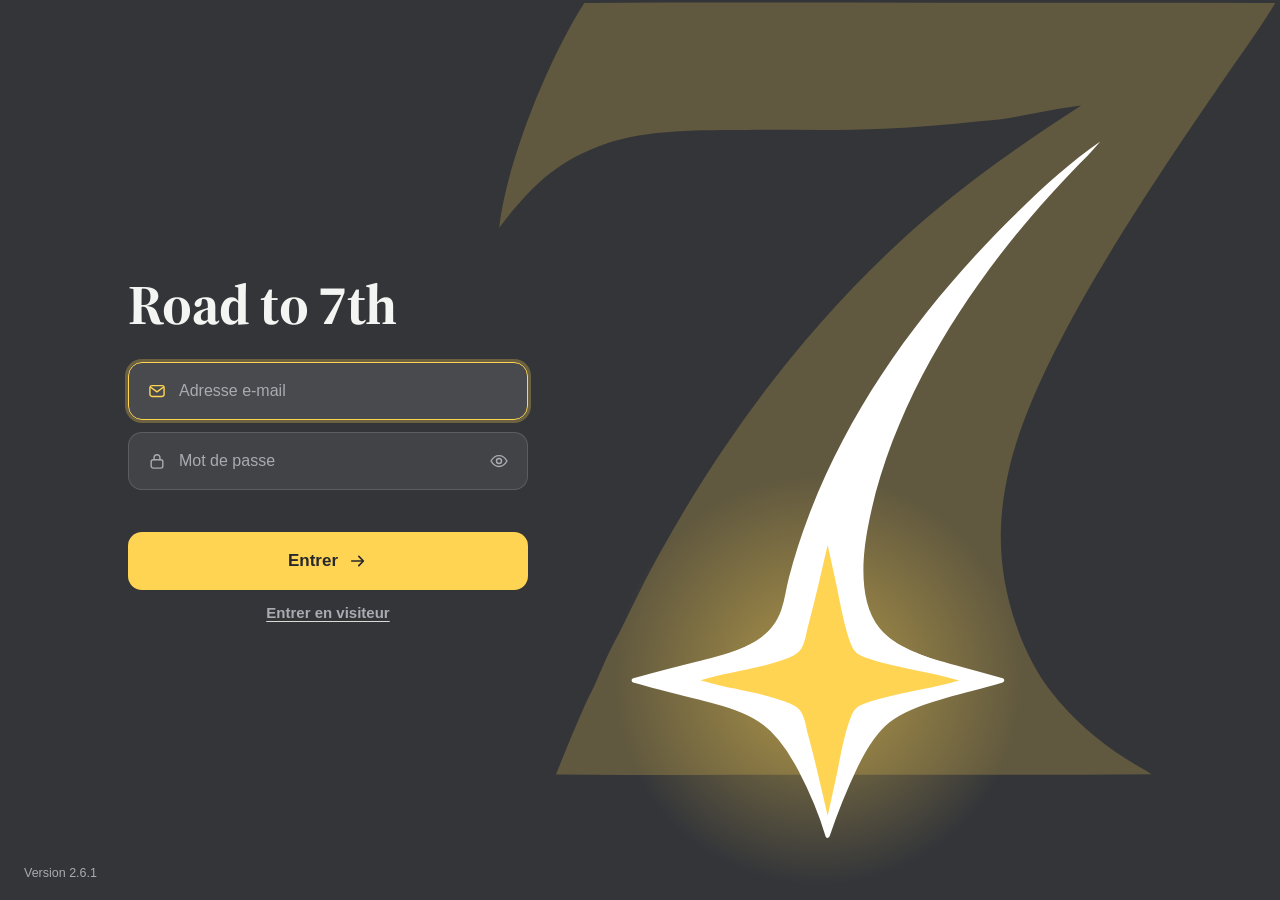
==== commit 5b312ff4: "2.6.1 : l'écran Résultats, le budget des partenariats et les corrections du 20 novembre (#8) * 2.6.0" ====
--- a/site/index.html
+++ b/site/index.html
@@ -68,6 +68,7 @@
 <script src="js/ecrire.js"></script>
 <script src="js/plan.js"></script>
 <script src="js/accueil.js"></script>
+<script src="js/resultats.js"></script>
 <script src="js/reunion.js"></script>
 <script src="js/reglages.js"></script>
 <script src="js/app.js"></script>
--- a/site/css/v2.css
+++ b/site/css/v2.css
@@ -1020,3 +1020,132 @@
 .o-err { color: var(--red); }
 .btn.attente { opacity: .6; pointer-events: none; }
 @media (max-width: 767px) { .t-outils .tr { grid-template-columns: 1fr auto; } .t-outils .tr > :nth-child(2) { grid-column: 1 / -1; grid-row: 2; } }
+
+/* 2.6 : Résultats (diffusions, et le budget des partenariats pour les chefs de projet) */
+.r-prive { display: inline-flex; align-items: center; gap: 6px; font-size: 13px; }
+.r-prive .ic, .val .ic { width: 14px; height: 14px; color: var(--text2); }
+.res .ag h2 .sp { flex: 1; }
+.r-tiles { display: grid; grid-template-columns: repeat(auto-fit, minmax(160px, 1fr)); gap: 12px; margin: 2px 0 4px; }
+.r-tile { background: var(--ok-bg); color: var(--ok-ink); border-radius: var(--r3); padding: 16px 18px; display: flex; flex-direction: column; gap: 2px; }
+.r-tile b { font: 700 36px/1.1 var(--serif); font-variant-numeric: tabular-nums; }
+.r-tile span { font-weight: 600; }
+.r-tile.zero { background: var(--card); color: var(--text2); box-shadow: var(--lift); }
+/* à compléter : le nombre, l'unité, Entrée */
+.r-l { display: grid; grid-template-columns: 96px minmax(0, 1fr) 132px 130px auto 38px; align-items: center; gap: 12px; padding: 9px 16px; border-top: 1px solid var(--sep); }
+.r-l:first-child { border-top: 0; }
+.r-l .d { font-variant-numeric: tabular-nums; white-space: nowrap; }
+.r-l .t { min-width: 0; display: flex; }
+.r-l .t .open { all: unset; cursor: pointer; min-width: 0; }
+.r-l .tt { display: block; white-space: nowrap; overflow: hidden; text-overflow: ellipsis; font-size: 15.5px; }
+.r-l .t .open:hover .tt, .r-l .t .open:focus-visible .tt { text-decoration: underline; }
+.r-l .svc { font-size: 13.5px; font-weight: 600; white-space: nowrap; overflow: hidden; text-overflow: ellipsis; }
+.r-n::placeholder, .r-m::placeholder, .r-e::placeholder { font: 400 14px var(--sans); color: var(--text2); }
+.r-n, .r-m, .r-e { height: 38px; padding: 0 10px; font: 700 17px/1 var(--serif); font-variant-numeric: tabular-nums; width: 100%; box-sizing: border-box; }
+.r-us { display: flex; gap: 4px; flex-wrap: wrap; }
+.r-u { height: 30px; padding: 0 10px; border-radius: 15px; font-size: 12.5px; font-weight: 650; color: var(--ok-ink); box-shadow: inset 0 0 0 1px color-mix(in srgb, var(--ok-ink) 40%, transparent); }
+.r-u:hover { background: var(--ok-bg); }
+.r-u.on { background: var(--ok-ink); color: var(--card); box-shadow: none; }
+.r-ok { width: 38px; height: 38px; display: inline-flex; align-items: center; justify-content: center; border-radius: var(--r2); background: var(--yellow); color: var(--yellow-ink); }
+.r-ok .ic { width: 18px; height: 18px; }
+/* par message, diffusées */
+.bilan a.b-row { text-decoration: none; color: inherit; }
+.bilan a.b-row:hover b { text-decoration: underline; }
+.b-row .n.ok { color: var(--ok-ink); font-weight: 600; }
+.stack .s-ok { background: var(--ok-ink); border-radius: 5px; }
+.ag .row.r-row, .r-colh { grid-template-columns: 96px minmax(0, 1fr) 132px 150px 170px; }
+.r-v { justify-self: end; text-align: right; color: var(--ok-ink); line-height: 1.25; padding: 4px 8px; margin-right: -8px; border-radius: var(--r1); }
+.r-v b { font: 700 18px var(--serif); font-variant-numeric: tabular-nums; }
+.r-v small { display: block; color: var(--text2); font-size: 12px; }
+button.r-v:hover { background: var(--hover); }
+.r-fv:not(.none) { color: var(--ok-ink); font-weight: 600; }
+.ph-miroir .z-res { background: var(--ok-bg); }
+/* budget : une case par période, puis ses partenariats */
+.r-cards { display: grid; grid-template-columns: repeat(auto-fit, minmax(150px, 1fr)); gap: 12px; }
+.r-card { display: flex; flex-direction: column; gap: 5px; padding: 12px 14px; border-radius: var(--r3); background: var(--card); box-shadow: var(--lift); text-align: left; }
+.r-card:hover { box-shadow: var(--lift), inset 0 0 0 1px var(--sep); }
+.r-card.on { box-shadow: var(--lift), inset 0 0 0 2px var(--text); }
+.r-card-h { display: flex; align-items: center; gap: 6px; font-size: 13px; font-weight: 600; color: var(--text2); }
+.r-card .now, .seg button .now { width: 6px; height: 6px; border-radius: 50%; background: var(--yellow); display: inline-block; }
+.r-card b { font: 700 24px/1.15 var(--serif); font-variant-numeric: tabular-nums; }
+.r-card small { font-size: 12.5px; color: var(--text2); }
+.r-card.over small { color: var(--red); font-weight: 600; }
+.r-jauge { display: block; height: 8px; border-radius: 4px; background: var(--fill); overflow: hidden; }
+.r-jauge i { display: block; height: 100%; background: var(--text); border-radius: 4px; }
+.r-card.over .r-jauge i { background: var(--red); }
+.r-env { display: inline-flex; align-items: center; gap: 8px; font: 500 13px var(--sans); color: var(--text2); }
+.r-eur { display: inline-flex; align-items: center; justify-content: flex-end; gap: 6px; font-weight: 600; }
+.r-eur .input { width: 112px; text-align: right; }
+.r-b, .r-bh { display: grid; grid-template-columns: 96px minmax(0, 1fr) 160px 150px 124px; gap: 12px; align-items: center; }
+.r-b { padding: 8px 16px; border-top: 1px solid var(--sep); }
+.r-bh + .r-b { border-top: 0; }
+.r-b .t { min-width: 0; display: flex; }
+.r-b .t .open { all: unset; cursor: pointer; min-width: 0; }
+.r-b .tt { display: block; white-space: nowrap; overflow: hidden; text-overflow: ellipsis; }
+.r-b .t .open:hover .tt, .r-b .t .open:focus-visible .tt { text-decoration: underline; }
+.r-b .svc { font-size: 13.5px; font-weight: 600; white-space: nowrap; overflow: hidden; text-overflow: ellipsis; }
+.r-b .st { justify-self: end; }
+.r-b .st .pill { min-width: 112px; }
+.r-bh span:nth-child(4), .r-bh span:nth-child(5) { text-align: right; }
+.r-tot { padding: 12px 16px; }
+.r-tot b.r-eur { font: 700 18px var(--serif); font-variant-numeric: tabular-nums; }
+.r-tot b.r-eur.over { color: var(--red); }
+.r-vide { padding: 18px 16px; }
+.r-pop { display: grid; gap: 8px; padding: 14px; min-width: 260px; }
+.r-pop h4 { font: 600 15px var(--serif); margin-bottom: 2px; }
+.r-pop label { display: grid; grid-template-columns: 90px minmax(0, 1fr); align-items: center; gap: 10px; font-weight: 600; font-size: 13.5px; }
+.r-pop .input { height: 34px; text-align: right; font: 700 16px var(--serif); font-variant-numeric: tabular-nums; }
+.r-pop .foot { display: flex; align-items: center; gap: 10px; margin-top: 4px; }
+.r-pop .foot .sp { flex: 1; }
+/* plus étroit (fiche ouverte, petit écran) : les colonnes secondaires partent, les unités passent dessous */
+@media (max-width: 1100px) { .r-l { grid-template-columns: 84px minmax(0, 1fr) 120px 38px; } .r-l .svc { display: none; } .r-l .r-us { grid-column: 2 / -1; grid-row: 2; } }
+@media (min-width: 768px) { html.fiche-open .r-l { grid-template-columns: 84px minmax(0, 1fr) 120px 38px; } html.fiche-open .r-l .svc { display: none; } html.fiche-open .r-l .r-us { grid-column: 2 / -1; grid-row: 2; }
+  html.fiche-open .ag .row.r-row, html.fiche-open .r-colh { grid-template-columns: 96px minmax(0, 1fr) 120px 150px; } html.fiche-open .ag .r-row .msg, html.fiche-open .r-colh span:nth-child(4) { display: none; }
+  html.fiche-open .r-b, html.fiche-open .r-bh { grid-template-columns: 84px minmax(0, 1fr) 140px 124px; } html.fiche-open .r-b .svc, html.fiche-open .r-bh span:nth-child(3) { display: none; } }
+@media (max-width: 1100px) and (min-width: 768px) { .ag .row.r-row, .r-colh { grid-template-columns: 84px minmax(0, 1fr) 120px 150px; } .ag .r-row .msg, .r-colh span:nth-child(4) { display: none; } }
+@media (max-width: 767px) {
+  .tabbar { grid-template-columns: 1fr 1fr 56px 1fr 1fr; }
+  .tabbar > :not(a) { order: 3; }
+  .tabbar a:nth-of-type(n+3) { order: 4; }
+  .r-tiles { grid-template-columns: repeat(2, minmax(0, 1fr)); }
+  .r-tile b { font-size: 28px; }
+  .r-l { grid-template-columns: 64px minmax(0, 1fr) 38px; padding: 10px 12px; }
+  .r-l .t { grid-column: 2 / -1; }
+  .r-l .r-n { grid-column: 1 / 3; grid-row: 2; }
+  .r-l .r-ok { grid-column: 3; grid-row: 2; }
+  .r-l .r-us { grid-column: 1 / -1; grid-row: 3; }
+  .ag .row.r-row { grid-template-columns: 64px minmax(0, 1fr) auto; padding: 10px 12px; }
+  .r-row .svc { display: none; }
+  .r-b { grid-template-columns: 64px minmax(0, 1fr) auto; padding: 10px 12px; }
+  .r-b .svc, .r-b .st, .r-bh { display: none; }
+  .r-eur .input { width: 96px; }
+  .res .ag h2 { flex-wrap: wrap; }
+}
+@media print { .r-us, .r-ok { display: none !important; } }
+
+/* 2.6.1 : corrections de la campagne de tests du 20 novembre */
+/* un long lien dans « À traiter » ou dans « Vient du temps fort » passe à la ligne au lieu de déborder */
+.todo .tx b { overflow-wrap: anywhere; }
+.todo .tx b .link { font-weight: 600; }
+.rep-tf > span { min-width: 0; overflow-wrap: anywhere; }
+/* une réponse sur plusieurs lignes garde ses retours à la ligne */
+.ph-msg p, .ph-msg .rep > span:not(.ic) { white-space: pre-line; }
+/* le total du budget, sous la colonne Montant */
+.r-b.r-tot { display: flex; justify-content: space-between; align-items: baseline; }
+.r-tot .r-eur { margin-right: 136px; }
+html.fiche-open .r-tot .r-eur { margin-right: 136px; }
+/* Budget entre 768 et 1100 px : la colonne média laisse sa place au nom du partenariat */
+@media (max-width: 1100px) and (min-width: 768px) { .r-b, .r-bh { grid-template-columns: 84px minmax(0, 1fr) 140px 124px; } .r-b .svc, .r-bh span:nth-child(3) { display: none; } }
+/* les en-têtes du budget restent quand la fiche est ouverte */
+@container (max-width: 720px) { html:root .colh.r-bh { display: grid; } }
+/* téléphone : le titre sur deux lignes, le résultat dessous ; le total à droite */
+@media (max-width: 767px) {
+  .r-l .tt, .r-row .tt, .r-b .tt { white-space: normal; display: -webkit-box; -webkit-line-clamp: 2; -webkit-box-orient: vertical; }
+  html:root .ag .row.row.r-row { grid-template-columns: 64px minmax(0, 1fr); row-gap: 2px; }
+  html:root .ag .row.row.r-row .t { grid-column: 2; grid-row: 1; }
+  html:root .ag .row.row.r-row .r-v { grid-column: 2; grid-row: 2; justify-self: start; text-align: left; margin: 0 0 0 -8px; }
+  html:root .ag .row.row.r-row .r-v small { display: inline; margin-left: 6px; }
+  .r-tot .r-eur, html.fiche-open .r-tot .r-eur { margin-right: 0; }
+}
+/* 1100 à 1300 px (fiche fermée) : les unités passent sous le nombre, le titre garde de la place */
+@media (max-width: 1300px) and (min-width: 1101px) { html:not(.fiche-open) .r-l { grid-template-columns: 96px minmax(0, 1fr) 132px 130px 38px; } html:not(.fiche-open) .r-l .r-us { grid-column: 2 / -1; grid-row: 2; } }
+@media (max-width: 1300px) and (min-width: 1101px) { html:not(.fiche-open) .ag .row.r-row, html:not(.fiche-open) .r-colh { grid-template-columns: 96px minmax(0, 1fr) 120px 170px; } html:not(.fiche-open) .ag .r-row .msg, html:not(.fiche-open) .r-colh span:nth-child(4) { display: none; } }
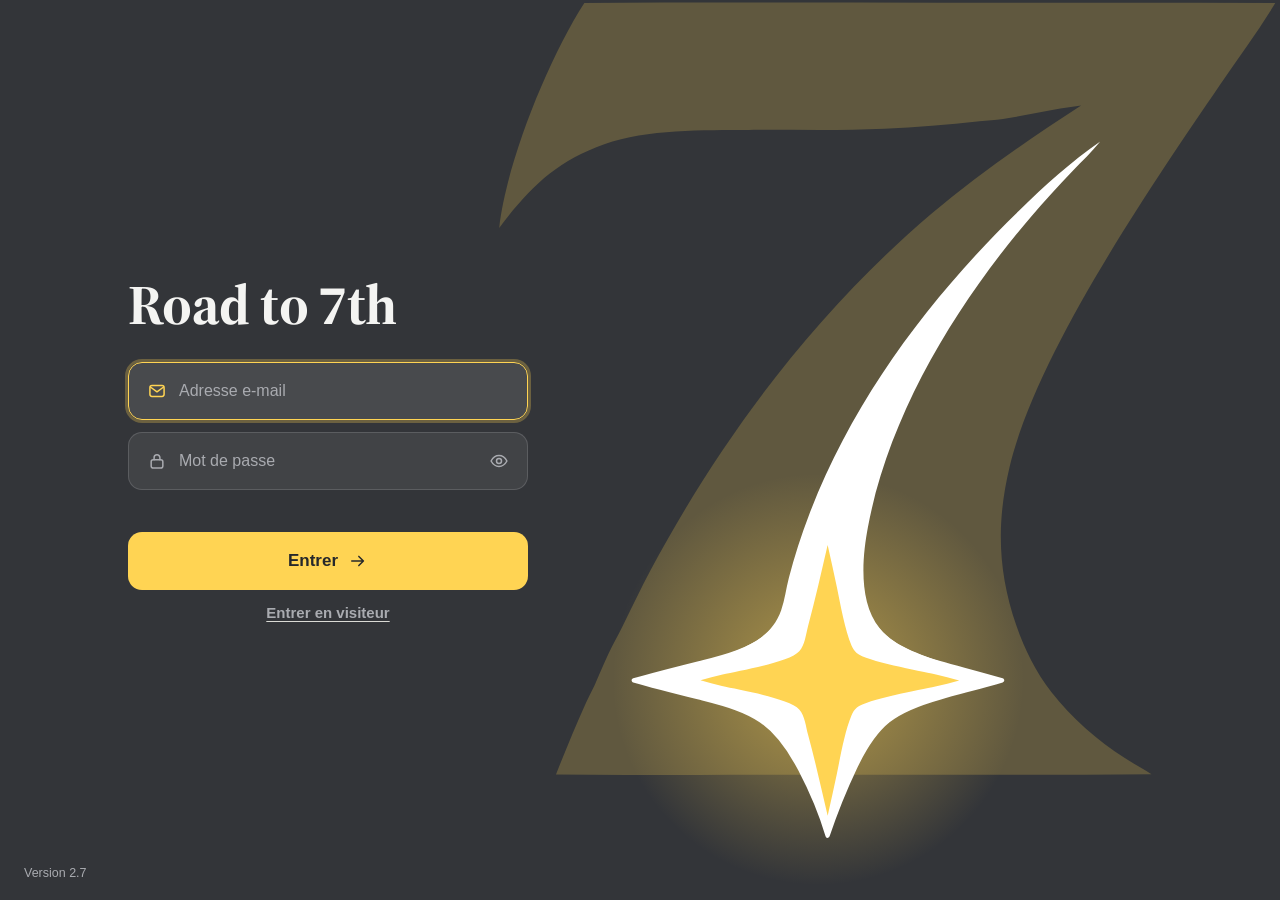
==== commit 6a19d06e: "Maquette eye candy : passe « logiciel poli » Moins d'animation là où on passe souvent : geste des ic" ====
--- a/site/index.html
+++ b/site/index.html
@@ -14,6 +14,7 @@
 <meta name="apple-mobile-web-app-capable" content="yes">
 <meta name="apple-mobile-web-app-title" content="Road to 7th">
 <meta name="mobile-web-app-capable" content="yes">
+<link rel="preload" href="fonts/krc-serif.woff2" as="font" type="font/woff2" crossorigin>
 <link rel="stylesheet" href="css/v2.css">
 </head>
 <body>
--- a/site/css/v2.css
+++ b/site/css/v2.css
@@ -1,7 +1,11 @@
 /* Plan de com KEDGE · V2 — pensé pour l'ordinateur, replié pour le téléphone.
    Les valeurs (couleurs, rayons, typographie) viennent du KEDGE UI kit de la V1. */
 
-@font-face { font-family: "KRC Serif"; src: url("../fonts/krc-serif.woff") format("woff"); font-weight: 600 700; font-display: swap; }
+/* la police des titres en woff2 (plus légère), préchargée par index.html : elle est là dès le premier affichage, les titres ne bougent pas */
+@font-face { font-family: "KRC Serif"; src: url("../fonts/krc-serif.woff2") format("woff2"), url("../fonts/krc-serif.woff") format("woff"); font-weight: 600 700; font-display: swap; }
+
+/* un seul langage de mouvement : deux courbes (douce, ou avec un léger ressort) et trois durées */
+:root { --m-doux: cubic-bezier(.2,.8,.2,1); --m-ressort: cubic-bezier(.3,1.5,.5,1); --t-vite: .15s; --t-normal: .25s; --t-moment: .5s; }
 
 :root {
   --yellow: #FFD452; --yellow-ink: #26282B; --yellow-side: #FFD452; --anthracite: #333539; --anthracite-deep: #26282B;
@@ -175,7 +179,7 @@
 .wk-h small { text-transform: none; letter-spacing: 0; font-weight: 400; }
 
 /* ---------- la fiche (panneau de droite, par-dessus) ---------- */
-.fiche { position: fixed; top: 0; right: 0; bottom: 0; width: min(var(--fiche), 100vw); background: var(--card); box-shadow: var(--shadow); border-left: 1px solid var(--sep); z-index: 20; display: flex; flex-direction: column; animation: slide .16s ease-out; }
+.fiche { position: fixed; top: 0; right: 0; bottom: 0; width: min(var(--fiche), 100vw); background: var(--card); box-shadow: var(--shadow); border-left: 1px solid var(--sep); z-index: 20; display: flex; flex-direction: column; animation: slide var(--t-vite) var(--m-doux); }
 @keyframes slide { from { transform: translateX(24px); opacity: 0; } }
 .f-top { display: flex; align-items: center; gap: 2px; padding: 10px 12px 6px 20px; }
 .f-top .kind { display: flex; align-items: center; gap: 8px; font-size: 12.5px; font-weight: 600; color: var(--text2); text-transform: uppercase; letter-spacing: .03em; margin-right: auto; }
@@ -235,8 +239,8 @@
 .ph-miroir .z-ref { background: none; box-shadow: inset 0 -2px 0 var(--text2); border-radius: 0; }
 .ph-miroir .z-date { background: linear-gradient(var(--hl-date), var(--hl-date)) no-repeat 0 0 / 100% 100%; }
 .ph-miroir .z-date.alerte { background-image: linear-gradient(var(--hl-alerte), var(--hl-alerte)); }
-.ph-miroir .z-date.t0 { animation: ph-surligne-a .5s cubic-bezier(.2, .7, .2, 1) both; }
-.ph-miroir .z-date.t1 { animation: ph-surligne-b .5s cubic-bezier(.2, .7, .2, 1) both; }
+.ph-miroir .z-date.t0 { animation: ph-surligne-a var(--t-moment) var(--m-doux) both; }
+.ph-miroir .z-date.t1 { animation: ph-surligne-b var(--t-moment) var(--m-doux) both; }
 @keyframes ph-surligne-a { from { background-size: 0% 100%; } to { background-size: 100% 100%; } }
 @keyframes ph-surligne-b { from { background-size: 0% 100%; } to { background-size: 100% 100%; } }
 .ph-go { width: 36px; height: 36px; flex: none; display: inline-flex; align-items: center; justify-content: center; border-radius: var(--r2); background: var(--yellow); color: var(--yellow-ink); }
@@ -248,18 +252,18 @@
 .ph-c .ic { width: 13px; height: 13px; }
 .ph-c.qui { background: var(--anthracite); color: #FFFFFF; }
 .ph-c.date { background: var(--yellow); color: var(--yellow-ink); }
-.ph-c.date.t0 { animation: ph-pop-a .35s ease-out .2s both; }
-.ph-c.date.t1 { animation: ph-pop-b .35s ease-out .2s both; }
+.ph-c.date.t0 { animation: ph-pop-a var(--t-normal) var(--m-doux) .2s both; }
+.ph-c.date.t1 { animation: ph-pop-b var(--t-normal) var(--m-doux) .2s both; }
 @keyframes ph-pop-a { 0% { transform: scale(.6); opacity: 0; } 70% { transform: scale(1.06); opacity: 1; } 100% { transform: none; } }
 @keyframes ph-pop-b { 0% { transform: scale(.6); opacity: 0; } 70% { transform: scale(1.06); opacity: 1; } 100% { transform: none; } }
 .ph-c.ok { background: var(--ok-bg); color: var(--ok-ink); }
 .ph-c.retard { background: var(--retard-bg); color: var(--retard-ink); }
 .ph-c.rond { width: 26px; padding: 0; justify-content: center; background: none; box-shadow: inset 0 0 0 1px var(--sep); }
-.ph-c.choix, .ph-c.propose { background: none; box-shadow: inset 0 0 0 1px var(--sep); animation: ph-fondu .2s ease-out both; }
+.ph-c.choix, .ph-c.propose { background: none; box-shadow: inset 0 0 0 1px var(--sep); animation: ph-fondu var(--t-normal) var(--m-doux) both; }
 .ph-c.propose.on { background: var(--fill); box-shadow: none; }
 .ph-c.choix:hover, .ph-c.propose:hover, .ph-c.rond:hover { background: var(--hover); }
 .ph-c.petit { height: 22px; padding: 0 8px; font-size: 12px; }
-.ph-alerte { color: var(--red); font-weight: 600; animation: ph-fondu .3s ease-out both; }
+.ph-alerte { color: var(--red); font-weight: 600; animation: ph-fondu var(--t-normal) var(--m-doux) both; }
 @keyframes ph-fondu { from { opacity: 0; transform: translateY(-3px); } to { opacity: 1; transform: none; } }
 .ph-sugg { display: flex; gap: 6px; flex-wrap: wrap; }
 .ph-s { display: inline-flex; align-items: center; gap: 6px; height: 30px; padding: 0 11px; border-radius: 15px; background: var(--bg); box-shadow: inset 0 0 0 1px var(--sep); font-weight: 600; font-size: 14px; }
@@ -342,7 +346,7 @@
 .cal-f { display: flex; justify-content: space-between; margin-top: 8px; padding: 0 4px; }
 
 .toasts { position: fixed; left: 50%; bottom: 24px; transform: translateX(-50%); z-index: 90; display: grid; gap: 8px; justify-items: center; }
-.toast { display: flex; align-items: center; gap: 14px; background: var(--anthracite-deep); color: #fff; padding: 10px 14px; border-radius: var(--r3); box-shadow: var(--shadow); animation: rise .18s ease-out; max-width: calc(100vw - 32px); }
+.toast { display: flex; align-items: center; gap: 14px; background: var(--anthracite-deep); color: #fff; padding: 10px 14px; border-radius: var(--r3); box-shadow: var(--shadow); animation: rise var(--t-vite) var(--m-doux); max-width: calc(100vw - 32px); }
 .toast button { color: var(--yellow-side); font-weight: 700; }
 @keyframes rise { from { transform: translateY(8px); opacity: 0; } }
 
@@ -359,8 +363,11 @@
 .hello h1 { font: 700 34px/1.12 var(--serif); }
 .hello p { color: var(--text2); font-size: 17px; margin-top: 6px; }
 /* la petite pique du jour (js/piques.js) : entre le bonjour et le résumé, en serif, plus présente que le résumé */
-/* la petite pique : une bulle anthracite, pour qu'on sache que c'est l'appli qui parle (pas d'icône : le logo est déjà en haut à gauche) */
-.hello p.pique { width: fit-content; max-width: 100%; margin: 14px 0 10px; padding: 11px 18px; border-radius: 16px 16px 16px 4px; background: var(--anthracite); color: #F4F4F2; font: 500 17px/1.35 var(--serif); text-wrap: pretty; }
+/* la petite pique : une bulle de message jaune avec sa pointe, la couleur du logo : c'est l'appli qui parle (pas d'icône) */
+.hello p.pique { position: relative; width: fit-content; max-width: 100%; margin: 16px 0 14px; padding-left: 8px; color: var(--yellow-ink); font: 500 17px/1.35 var(--serif); text-wrap: pretty; }
+.hello p.pique::before { content: ""; position: absolute; left: 0; bottom: 0; width: 16px; height: 14px; background: var(--yellow); clip-path: polygon(100% 0, 100% 100%, 0 100%); }
+.pq-t { display: block; padding: 11px 18px; border-radius: 18px 18px 18px 4px; background: var(--yellow); box-shadow: 0 2px 10px rgba(0,0,0,.08); }
+.pq-pts { display: none; }
 .block { margin-top: 34px; }
 .block > h2 { font-size: 12.5px; font-weight: 600; color: var(--text2); text-transform: uppercase; letter-spacing: .04em; margin-bottom: 10px; display: flex; align-items: baseline; gap: 10px; }
 .block > h2 .link { margin-left: auto; text-transform: none; letter-spacing: 0; font-size: 13.5px; }
@@ -456,7 +463,8 @@
   .page { padding: 18px 14px 40px; }
   .head h1 { font-size: 25px; }
   .hello h1 { font-size: 27px; }
-  .hello p.pique { font-size: 15.5px; padding: 10px 14px; }
+  .hello p.pique { font-size: 15.5px; }
+  .pq-t { padding: 10px 14px; }
   .bar { flex-wrap: nowrap; overflow-x: auto; margin: -10px -14px 6px; padding: 10px 14px; scrollbar-width: none; }
   .bar::-webkit-scrollbar { display: none; }
   .bar .sp { display: none; }
@@ -627,7 +635,7 @@
 @media (min-width: 1200px) {
   html.fiche-open .shell { padding-right: var(--fiche); }
   html.fiche-open .fiche { box-shadow: none; }
-  .shell { transition: padding-right .16s ease-out; }
+  .shell { transition: padding-right var(--t-vite) var(--m-doux); }
   html.fiche-open .wk .row { grid-template-columns: 96px minmax(0, 1fr) 120px 124px; }
   html.fiche-open .ag .row { grid-template-columns: 96px minmax(0, 1fr) 120px 124px 34px; }
   html.fiche-open .wk .row .msg, html.fiche-open .ag .row .msg { display: none; }
@@ -925,7 +933,7 @@
 .sw-g { display: grid; gap: 8px; margin-top: 6px; }
 .sw-l { font-size: 12.5px; color: var(--text2); font-weight: 600; }
 .sws { display: flex; flex-wrap: wrap; gap: 10px; }
-.sw { position: relative; width: 40px; height: 40px; border-radius: 50%; background: var(--c); display: grid; place-items: center; color: var(--i); box-shadow: inset 0 0 0 1px rgba(0,0,0,.08); transition: transform .12s ease; }
+.sw { position: relative; width: 40px; height: 40px; border-radius: 50%; background: var(--c); display: grid; place-items: center; color: var(--i); box-shadow: inset 0 0 0 1px rgba(0,0,0,.08); transition: transform var(--t-vite) var(--m-doux); }
 .sw.duo { background: linear-gradient(135deg, var(--c) 0 50%, var(--d) 50% 100%); color: #FFFFFF; }
 .sw:hover { transform: scale(1.08); }
 .sw[aria-pressed="true"] { box-shadow: 0 0 0 2px var(--card), 0 0 0 4px var(--text); }
@@ -941,7 +949,7 @@
 .login-fond { position: absolute; inset: 0; overflow: hidden; pointer-events: none; }
 .login-fond svg { position: absolute; height: 122vh; width: 122vh; right: -16vh; top: -19vh; overflow: visible; }
 .login.fond .login-card { position: relative; animation: lf-carte .7s .15s cubic-bezier(.2,.7,.2,1) both; }
-.lf-corps { fill: color-mix(in srgb, var(--yellow) 22%, transparent); animation: lf-corps 1s cubic-bezier(.2,.7,.2,1) both; }
+.lf-corps { fill: color-mix(in srgb, var(--yellow) 22%, transparent); animation: lf-corps 1s var(--m-doux) both; }
 .lf-route { fill: #fff; }
 .lf-coeur { fill: var(--yellow); }
 .lf-contour { fill: #fff; stroke: #fff; stroke-width: 2; stroke-linejoin: round; }
@@ -951,13 +959,13 @@
 .lf-reflet { stroke: var(--yellow); stroke-linecap: round; stroke-dasharray: .12 1.4; stroke-dashoffset: .12; opacity: 0; filter: url(#lf-flou); }
 /* 1. l'étoile colorée monte seule d'en bas, avec sa traînée ; 2. elle se pose et s'allume ; 3. son contour blanc jaillit d'elle
    et file dans la route jusqu'en haut du 7 ; 4. un éclat à la pointe ; puis, toutes les 6 s, une lueur remonte la route */
-.lf-monte { animation: lf-monte 1.25s .35s cubic-bezier(.16,.84,.3,1) both; }
-.lf-etoile { transform-origin: 229.5px 396.5px; animation: lf-etoile 1.25s .35s cubic-bezier(.16,.84,.3,1) both; }
-.lf-trainee { transform-origin: 229.5px 396.5px; animation: lf-trainee 1.5s .35s ease-out both; }
-.lf-halo { transform-origin: 229.5px 396.5px; animation: lf-pose .9s 1.45s cubic-bezier(.2,.8,.3,1) both, lf-halo 4.5s 3.2s ease-in-out infinite; }
-.lf-contour { transform-origin: 229.5px 396.5px; animation: lf-jaillit .5s 1.6s cubic-bezier(.2,.9,.3,1.25) both; }
-.lf-trace { stroke-dasharray: 1 2; stroke-dashoffset: 1; animation: lf-trace .95s 1.98s cubic-bezier(.3,.75,.25,1) forwards; }
-.lf-eclat { transform-origin: 0 0; animation: lf-eclat .7s 2.8s ease-out both; }
+.lf-monte { animation: lf-monte 1.25s .35s var(--m-doux) both; }
+.lf-etoile { transform-origin: 229.5px 396.5px; animation: lf-etoile 1.25s .35s var(--m-doux) both; }
+.lf-trainee { transform-origin: 229.5px 396.5px; animation: lf-trainee 1.5s .35s var(--m-doux) both; }
+.lf-halo { transform-origin: 229.5px 396.5px; animation: lf-pose .9s 1.45s var(--m-doux) both, lf-halo 4.5s 3.2s ease-in-out infinite; }
+.lf-contour { transform-origin: 229.5px 396.5px; animation: lf-jaillit var(--t-moment) 1.6s var(--m-ressort) both; }
+.lf-trace { stroke-dasharray: 1 2; stroke-dashoffset: 1; animation: lf-trace .95s 1.98s var(--m-doux) forwards; }
+.lf-eclat { transform-origin: 0 0; animation: lf-eclat var(--t-moment) 2.8s var(--m-doux) both; }
 .lf-reflet { animation: lf-reflet 6s 3.9s ease-in-out infinite; }
 @keyframes lf-carte { from { opacity: 0; transform: translateY(10px); } }
 @keyframes lf-corps { from { opacity: 0; transform: translateY(14px); } }
@@ -1149,3 +1157,253 @@
 /* 1100 à 1300 px (fiche fermée) : les unités passent sous le nombre, le titre garde de la place */
 @media (max-width: 1300px) and (min-width: 1101px) { html:not(.fiche-open) .r-l { grid-template-columns: 96px minmax(0, 1fr) 132px 130px 38px; } html:not(.fiche-open) .r-l .r-us { grid-column: 2 / -1; grid-row: 2; } }
 @media (max-width: 1300px) and (min-width: 1101px) { html:not(.fiche-open) .ag .row.r-row, html:not(.fiche-open) .r-colh { grid-template-columns: 96px minmax(0, 1fr) 120px 170px; } html:not(.fiche-open) .ag .r-row .msg, html:not(.fiche-open) .r-colh span:nth-child(4) { display: none; } }
+
+/* ---------- eye candy (2.8) : chemin vers le 7e, moment « Diffusé », résultats vivants, visages,
+   transitions douces, écrans vides illustrés. Tout mouvement se coupe quand l'appareil demande moins d'animations. ---------- */
+:root { --road: #333539; --road-line: #FFD452;
+  --a0: #4F6FA8; --a1: #86629F; --a2: #2F8A80; --a3: #B8743C; --a4: #A84E6E; --a5: #6F7D33; --a6: #5C6670; }
+@media (prefers-color-scheme: dark) { :root:not([data-theme="light"]) { --road: #46484E; } }
+:root[data-theme="dark"] { --road: #46484E; }
+
+/* des visages : les initiales, chacun sa teinte */
+.av { --ac: var(--a6); width: 24px; height: 24px; border-radius: 50%; display: inline-grid; place-items: center; flex: none; background: var(--ac); color: #FFFFFF; font: 700 11.5px/1 var(--sans); letter-spacing: 0; box-shadow: 0 0 0 2px var(--card); }
+.av img { width: 100%; height: 100%; border-radius: 50%; object-fit: cover; }
+.avatar img { width: 100%; height: 100%; border-radius: 50%; object-fit: cover; }
+/* Mon profil : ma photo, un rond qu'on clique ou sur lequel on glisse une image */
+.me-photo { display: flex; align-items: center; gap: 16px; }
+.mp-rond { position: relative; flex: none; border-radius: 50%; padding: 0; }
+.av.av-xl { width: 72px; height: 72px; font-size: 28px; box-shadow: none; }
+.mp-cam { position: absolute; right: -2px; bottom: -2px; width: 28px; height: 28px; border-radius: 50%; display: grid; place-items: center; background: var(--card); color: var(--text); box-shadow: 0 0 0 1px var(--sep), 0 1px 4px rgba(0,0,0,.16); }
+.mp-cam .ic { width: 16px; height: 16px; }
+.mp-rond:hover .av, .mp-rond.survol .av { box-shadow: 0 0 0 3px var(--card), 0 0 0 5px var(--yellow); }
+.mp-rond:focus-visible { outline: 2px solid var(--yellow-ink); outline-offset: 4px; }
+.mp-tx { display: flex; align-items: center; gap: 14px; flex-wrap: wrap; }
+.av0 { --ac: var(--a0); } .av1 { --ac: var(--a1); } .av2 { --ac: var(--a2); } .av3 { --ac: var(--a3); } .av4 { --ac: var(--a4); } .av5 { --ac: var(--a5); } .av6 { --ac: var(--a6); }
+.av + .av { margin-left: -6px; }
+.av.av-s { width: 20px; height: 20px; font-size: 10px; }
+.row .svc { display: flex; align-items: center; gap: 7px; }
+/* tableau étroit (téléphone, fiche ouverte) : le service passe sous le titre, le visage garde sa place devant le nom */
+@container (max-width: 720px) { html:root .row.row .svc .av { vertical-align: middle; margin-top: -2px; } html:root .row.row .svc .av + .svc-n { margin-left: 6px; } }
+.row .svc .svc-n { min-width: 0; overflow: hidden; text-overflow: ellipsis; }
+.todo .todo-av { width: 34px; height: 34px; font-size: 14px; box-shadow: none; }
+.g-h.a-av { flex-direction: row; align-items: center; gap: 9px; }
+.g-av { display: flex; }
+.g-av .av { width: 28px; height: 28px; font-size: 12.5px; }
+.g-hn { display: flex; flex-direction: column; min-width: 0; }
+
+/* le chemin vers le 7e */
+/* le chemin vers le 7e : une petite carte sous les épinglés, l'info d'ambiance de l'année */
+.r7 .route7 { background: var(--card); border-radius: var(--r3); box-shadow: var(--lift); padding: 12px 14px 6px; }
+.r7-s { color: var(--text2); font-size: 13.5px; }
+.r7-voie { position: relative; height: 60px; margin: 8px 2px 0; }
+.r7-route { position: absolute; left: 0; right: 0; top: 12px; height: 10px; border-radius: 5px; background: var(--road); overflow: hidden; }
+.r7-route::after { content: ""; position: absolute; left: 0; right: 0; top: 50%; height: 2px; margin-top: -1px; background: repeating-linear-gradient(90deg, var(--road-line) 0 8px, transparent 8px 15px); opacity: .9; }
+.r7-pt { position: absolute; left: var(--x); top: 2px; transform: translateX(-50%); display: flex; flex-direction: column; align-items: center; gap: 5px; }
+.r7-pt b { position: relative; width: 30px; height: 30px; border-radius: 50%; display: flex; align-items: center; justify-content: center; background: var(--card); color: var(--text); font: 700 13px/1 var(--serif); font-variant-numeric: tabular-nums; box-shadow: 0 0 0 2px var(--road), 0 1px 4px rgba(0,0,0,.14); }
+.r7-pt sup { font-size: 8px; margin-left: 1px; transform: translateY(-4px); }
+.r7-pt small { font-size: 11.5px; font-weight: 600; color: var(--text2); white-space: nowrap; }
+.r7-pt.moi b { background: var(--yellow); color: var(--yellow-ink); box-shadow: 0 0 0 2px var(--card), 0 0 0 4px var(--yellow), 0 2px 8px rgba(0,0,0,.2); }
+.r7-pt.moi small, .r7-pt.but small { color: var(--text); }
+.r7-pt.but b { background: var(--anthracite-deep); color: var(--yellow); box-shadow: 0 0 0 2px var(--yellow), 0 1px 4px rgba(0,0,0,.2); }
+.r7-next { display: flex; align-items: flex-start; gap: 7px; width: calc(100% + 12px); margin: 2px -6px 0; padding: 6px; border-radius: var(--r2); color: var(--text2); font-size: 13px; line-height: 1.3; text-align: left; }
+.r7-next b { color: var(--text); font-weight: 600; }
+.r7-next .ic { width: 15px; height: 15px; flex: none; margin-top: 1px; }
+.r7-next:hover { background: var(--hover); }
+
+/* le moment « Diffusé » et la semaine complète */
+.wk .wk-h .cnt.tout, .wk.now .wk-h .cnt.tout { background: var(--ok-bg); color: var(--ok-ink); gap: 3px; display: inline-flex; align-items: center; }
+.cnt.tout .ic { width: 12px; height: 12px; }
+
+/* résultats vivants : cinq petites barres, une par période */
+.r-tile { flex-direction: row; align-items: flex-end; justify-content: space-between; gap: 10px; }
+.r-tn { display: flex; flex-direction: column; gap: 2px; min-width: 0; }
+.r-mini { display: flex; align-items: flex-end; gap: 3px; height: 34px; flex: none; }
+.r-mini i { width: 7px; height: var(--h); border-radius: 2px; background: color-mix(in srgb, var(--ok-ink) 38%, transparent); }
+.r-mini i.on { background: var(--ok-ink); }
+.r-mini i.fut { height: 100%; background: transparent; box-shadow: inset 0 0 0 1px color-mix(in srgb, var(--ok-ink) 22%, transparent); }
+
+/* écrans vides illustrés : le 7 posé sur un bout de route */
+.illu { position: relative; width: 136px; height: 96px; margin: 0 auto 16px; }
+.illu-route { position: absolute; left: 0; right: 0; bottom: 12px; height: 18px; border-radius: 9px; background: var(--road); }
+.illu-route::after { content: ""; position: absolute; left: 12px; right: 12px; top: 50%; height: 2px; margin-top: -1px; background: repeating-linear-gradient(90deg, var(--road-line) 0 10px, transparent 10px 19px); }
+.illu img { position: absolute; left: 50%; bottom: 22px; width: 66px; height: 66px; margin-left: -33px; border-radius: 17px; background: var(--yellow); padding: 9px; box-shadow: 0 6px 16px rgba(0,0,0,.18); }
+.illu.filtre img { transform: rotate(-9deg); }
+.illu.petit { width: 74px; height: 58px; margin: 0; flex: none; }
+.illu.petit .illu-route { height: 10px; bottom: 6px; border-radius: 5px; }
+.illu.petit .illu-route::after { left: 7px; right: 7px; height: 1.5px; background: repeating-linear-gradient(90deg, var(--road-line) 0 6px, transparent 6px 11px); }
+.illu.petit img { width: 42px; height: 42px; margin-left: -21px; bottom: 12px; border-radius: 11px; padding: 6px; box-shadow: 0 3px 8px rgba(0,0,0,.16); }
+.vide-todo { display: flex; align-items: center; gap: 16px; background: var(--card); border-radius: var(--r3); padding: 12px 18px; box-shadow: var(--lift); }
+.vide-todo b { display: block; font: 600 17px/1.3 var(--serif); }
+.vide-todo span { color: var(--text2); font-size: 14px; }
+
+/* le trait « Aujourd'hui » sous la dernière ligne de la semaine : de la place pour son badge */
+.today-line.fin { height: 24px; align-items: flex-start; }
+.today-line.fin span { transform: translateY(-50%); }
+.today-line.fin::before { margin-top: -1px; }
+
+@media (max-width: 767px) {
+  .r-mini { height: 28px; }
+  .r-mini i { width: 6px; }
+}
+
+@media (prefers-reduced-motion: no-preference) {
+  /* transitions douces : l'écran qui arrive monte en fondu ; la période glisse dans son sens */
+  .main.entre > .page { animation: ec-entre var(--t-normal) var(--m-doux) both; }
+  .main.entre.suiv > .page { animation-name: ec-droite; }
+  .main.entre.prec > .page { animation-name: ec-gauche; }
+  .main.entre .rows > .row, .main.entre .r-tile, .main.entre .pin, .main.entre .todo { animation: ec-monte var(--t-normal) var(--m-doux) both; }
+  .main.entre .rows > .row:nth-child(2), .main.entre .r-tile:nth-child(2), .main.entre .pin:nth-child(2) { animation-delay: .015s; }
+  .main.entre .rows > .row:nth-child(3), .main.entre .r-tile:nth-child(3), .main.entre .pin:nth-child(3) { animation-delay: .03s; }
+  .main.entre .rows > .row:nth-child(4), .main.entre .r-tile:nth-child(4) { animation-delay: .045s; }
+  .main.entre .rows > .row:nth-child(5) { animation-delay: .06s; }
+  .main.entre .rows > .row:nth-child(n+6) { animation-delay: .06s; }
+  .pin, .todo, .g-i, .r7-next { transition: transform var(--t-vite) var(--m-doux), box-shadow var(--t-vite) var(--m-doux), background-color var(--t-vite) var(--m-doux); }
+  .pin:hover, .todo:hover { transform: translateY(-1px); box-shadow: 0 2px 4px rgba(20,20,20,.06), 0 8px 20px rgba(20,20,20,.09); }
+  .g-i:hover { transform: translateY(-1px); }
+  .r-mini i { transition: height var(--t-normal) var(--m-doux); }
+  .main.compte .r-mini i { animation: ec-barre var(--t-moment) var(--m-doux) both; animation-delay: calc(.25s + var(--i) * .06s); transform-origin: bottom; }
+  .main.compte .stack .s-ok { animation: ec-largeur var(--t-moment) var(--m-doux) .15s both; transform-origin: left; }
+
+  /* le chemin vers le 7e, une fois par session (.anim) : la route défile, KEDGE arrive, les écoles apparaissent l'une après l'autre */
+  .main.entre .r7.anim .r7-route::after { animation: r7-flux 1.6s var(--m-doux) both; }
+  .main.entre .r7.anim .r7-pt { animation: ec-pose var(--t-moment) var(--m-ressort) both; animation-delay: calc(.35s + var(--i) * .12s); }
+  .main.entre .r7.anim .r7-pt.moi { animation: r7-arrive 1s var(--m-doux) .1s both; }
+  /* les fenêtres s'ouvrent en douceur : les menus depuis leur bouton, la recherche et les fenêtres glissent en place */
+  .pop { animation: ec-pop var(--t-vite) var(--m-doux) both; }
+  dialog.dlg[open] { animation: ec-dlg var(--t-normal) var(--m-doux) both; }
+  dialog.dlg[open]::backdrop { animation: ec-fond var(--t-normal) var(--m-doux) both; }
+  .scrim { animation: ec-fond var(--t-normal) var(--m-doux) both; }
+  @media (max-width: 767px) { .pop, dialog.dlg[open] { animation-name: ec-feuille; animation-duration: var(--t-normal); } dialog.cmdk[open] { animation-name: ec-fond; } }
+  /* les boutons du menu répondent au survol : la loupe se penche, la cloche sonne, la roue des réglages tourne */
+  .side-foot .ic svg, .topbar .ib .ic svg, .pop-i .ic svg { transition: transform var(--t-normal) var(--m-ressort); }
+  .side-foot [data-act="search"]:hover .ic svg, .topbar [data-act="search"]:hover .ic svg { transform: rotate(-12deg) scale(1.12); }
+  .side-foot [data-act="notifs"]:hover .ic svg, .topbar [data-act="notifs"]:hover .ic svg { animation: ec-cloche var(--t-moment) var(--m-doux); transform-origin: 50% 12%; }
+  .pop-i[data-go="reglages"]:hover .ic svg, .pop-i[data-go="reglages"]:focus-visible .ic svg { transform: rotate(75deg); transition-duration: var(--t-moment); }
+  .side-foot [data-act="profile"] .avatar, .topbar [data-act="profile"] .avatar { transition: transform var(--t-normal) var(--m-ressort), box-shadow var(--t-normal) var(--m-doux); }
+  .side-foot [data-act="profile"]:hover .avatar, .topbar [data-act="profile"]:hover .avatar { transform: scale(1.1); box-shadow: 0 0 0 2px var(--panel, #333539), 0 0 0 4px var(--yellow); }
+  /* la pique arrive comme un message : trois points qui s'écrivent, puis la bulle s'ouvre sur la phrase (une fois par ouverture) */
+  .pique.ecrit { animation: pq-arrive var(--t-normal) var(--m-ressort) .3s both, pq-ouvre var(--t-moment) var(--m-doux) 1.35s backwards; }
+  .pique.ecrit .pq-pts { display: flex; position: absolute; left: 27px; top: 50%; margin-top: -3.5px; gap: 5px; animation: pq-fin var(--t-normal) var(--m-doux) 1.3s forwards; }
+  .pique.ecrit .pq-pts i { width: 7px; height: 7px; border-radius: 50%; background: currentColor; opacity: .5; animation: pq-saute .9s ease-in-out .3s infinite; }
+  .pique.ecrit .pq-pts i:nth-child(2) { animation-delay: .45s; }
+  .pique.ecrit .pq-pts i:nth-child(3) { animation-delay: .6s; }
+  .pique.ecrit .pq-t { animation: pq-texte var(--t-normal) var(--m-doux) 1.45s both; }
+  html.ouverture .pique.ecrit, html.ouverture .pique.ecrit * { animation-play-state: paused; }
+  .r7.anim .r7-pt.moi b::after { content: ""; position: absolute; inset: -5px; border-radius: 50%; border: 2px solid var(--yellow); opacity: 0; animation: r7-halo 2.4s var(--m-doux) 1.2s 3; }
+
+  /* le moment « Diffusé » : la case se remplit de vert, la coche se dessine, une onde part */
+  .pill.diffuse.vient { animation: d-remplit var(--t-moment) var(--m-doux) both, d-onde var(--t-moment) var(--m-doux) .36s, d-bond var(--t-moment) var(--m-ressort) .36s; background-image: linear-gradient(var(--ok-bg), var(--ok-bg)); background-repeat: no-repeat; background-position: left; }
+  .pill.diffuse.vient .ck path { stroke-dasharray: 22; stroke-dashoffset: 22; animation: d-trace var(--t-normal) var(--m-doux) .3s forwards; }
+  .cnt.tout.vient { animation: d-bond var(--t-moment) var(--m-ressort) .55s both, d-onde var(--t-moment) var(--m-doux) .55s; }
+
+  /* écrans vides : le 7 se pose sur la route */
+  .illu img { animation: ec-tombe var(--t-moment) var(--m-ressort) .1s both; }
+  .illu-route::after { animation: r7-flux 1.4s var(--m-doux) both; }
+}
+@keyframes ec-entre { from { opacity: 0; transform: translateY(8px); } }
+@keyframes ec-droite { from { opacity: 0; transform: translateX(16px); } }
+@keyframes ec-gauche { from { opacity: 0; transform: translateX(-16px); } }
+@keyframes ec-monte { from { opacity: 0; transform: translateY(4px); } }
+@keyframes ec-barre { from { transform: scaleY(0); } }
+@keyframes ec-largeur { from { transform: scaleX(0); } }
+@keyframes ec-pose { from { opacity: 0; transform: translateX(-50%) scale(.6); } to { opacity: 1; transform: translateX(-50%); } }
+@keyframes ec-tombe { from { opacity: 0; transform: translateY(-26px) rotate(-14deg); } }
+@keyframes ec-pop { from { opacity: 0; transform: scale(.94); } }
+@keyframes ec-dlg { from { opacity: 0; transform: translateY(12px) scale(.98); } }
+@keyframes ec-fond { from { opacity: 0; } }
+@keyframes ec-feuille { from { transform: translateY(48px); opacity: .4; } }
+@keyframes ec-cloche { 0%, 100% { transform: none; } 20% { transform: rotate(16deg); } 40% { transform: rotate(-12deg); } 60% { transform: rotate(7deg); } 80% { transform: rotate(-3deg); } }
+@keyframes pq-arrive { from { opacity: 0; transform: translateY(6px) scale(.92); transform-origin: left bottom; } }
+@keyframes pq-ouvre { from { clip-path: inset(0 calc(100% - 86px) 0 0 round 0 18px 18px 0); } to { clip-path: inset(0 0 0 0 round 0 18px 18px 0); } }
+@keyframes pq-saute { 0%, 60%, 100% { transform: none; opacity: .45; } 30% { transform: translateY(-4px); opacity: .9; } }
+@keyframes pq-fin { to { opacity: 0; visibility: hidden; } }
+@keyframes pq-texte { from { color: transparent; } }
+@keyframes r7-flux { from { background-position: -320px 0; } }
+@keyframes r7-arrive { from { opacity: 0; left: 0; } to { opacity: 1; } }
+@keyframes r7-halo { 0% { opacity: .9; transform: scale(1); } 100% { opacity: 0; transform: scale(1.55); } }
+@keyframes d-remplit { from { background-size: 0% 100%; background-color: transparent; color: var(--text); } to { background-size: 100% 100%; } }
+@keyframes d-trace { to { stroke-dashoffset: 0; } }
+@keyframes d-bond { 50% { transform: scale(1.08); } }
+@keyframes d-onde { from { box-shadow: 0 0 0 0 color-mix(in srgb, var(--ok-ink) 45%, transparent); } to { box-shadow: 0 0 0 12px transparent; } }
+
+/* ---------- maquette eye candy, suite : chaque icône du menu a son geste, la sélection glisse, les boutons répondent ---------- */
+.nav, .seg, .tabbar { isolation: isolate; }
+.nav a { position: relative; }
+:is(.nav, .tabbar) [data-k="reunion"] .ic rect { fill: currentColor; fill-opacity: 0; }
+@media (prefers-reduced-motion: no-preference) {
+  /* le geste de chaque icône : au survol (et dans la démo, .joue) ; pas à chaque changement d'écran, trop fréquent */
+  .brand img, .new .ic svg { transition: transform var(--t-normal) var(--m-ressort); }
+  .brand img { transform-origin: 30% 90%; }
+  .new.joue .ic svg { transform: rotate(90deg); }
+  .brand.joue img { animation: g-sept var(--t-moment) var(--m-ressort); }
+  :is(.nav, .tabbar) a.joue[data-k="accueil"] .ic svg { animation: g-saut var(--t-moment) var(--m-doux) .05s; }
+  :is(.nav, .tabbar) a.joue[data-k="plan"] .ic path:last-child { stroke-dasharray: 12; animation: g-trait var(--t-moment) var(--m-doux) .05s both; }
+  :is(.nav, .tabbar) a.joue[data-k="resultats"] .ic path:last-child { stroke-dasharray: 17; animation: g-courbe var(--t-moment) var(--m-doux) .05s both; }
+  :is(.nav, .tabbar) a.joue[data-k="reunion"] .ic rect { animation: g-allume var(--t-moment) var(--m-doux) .05s; }
+  :is(.side-foot, .topbar) [data-act="search"].joue .ic svg { transform: rotate(-12deg) scale(1.12); }
+  :is(.side-foot, .topbar) [data-act="notifs"].joue .ic svg { animation: ec-cloche var(--t-moment) var(--m-doux); transform-origin: 50% 12%; }
+  :is(.side-foot, .topbar) [data-act="profile"].joue .avatar { transform: scale(1.1); box-shadow: 0 0 0 2px var(--panel, #333539), 0 0 0 4px var(--yellow); }
+  @media (hover: hover) {
+    .brand:hover img { animation: g-sept var(--t-moment) var(--m-ressort); }
+    .new:hover .ic svg { transform: rotate(90deg); }
+    .nav [data-k="accueil"]:hover .ic svg { animation: g-saut var(--t-moment) var(--m-doux); }
+    .nav [data-k="plan"]:hover .ic path:last-child { stroke-dasharray: 12; animation: g-trait var(--t-moment) var(--m-doux) both; }
+    .nav [data-k="resultats"]:hover .ic path:last-child { stroke-dasharray: 17; animation: g-courbe var(--t-moment) var(--m-doux) both; }
+    .nav [data-k="reunion"]:hover .ic rect { animation: g-allume var(--t-moment) var(--m-doux); }
+    /* les bulles d'aide attendent un court instant puis montent en fondu : plus de clignotement en passant la souris */
+    [data-tip]:hover::after { animation: g-tip var(--t-vite) var(--m-doux) .35s both; }
+  }
+
+  /* la surbrillance part de l'ancien choix et glisse jusqu'au nouveau */
+  .nav a.on.glisse { background: transparent; }
+  .nav a.on.glisse::before { content: ""; position: absolute; inset: 0; z-index: -1; border-radius: inherit; background: var(--panel-hover); animation: g-glisse var(--t-normal) var(--m-doux) both; }
+  .seg button.on.glisse { background: transparent; box-shadow: none; }
+  .seg button.on.glisse::before { content: ""; position: absolute; top: 0; bottom: 0; left: 0; width: 100%; z-index: -1; border-radius: inherit; background: var(--card); box-shadow: 0 1px 2px rgba(0,0,0,.12); animation: g-glisse-l var(--t-normal) var(--m-doux) both; }
+  .tabbar a.on.glisse .ic { background: transparent; position: relative; }
+  .tabbar a.on.glisse .ic::before { content: ""; position: absolute; inset: 0; z-index: -1; border-radius: 10px; background: var(--yellow); animation: g-glisse var(--t-normal) var(--m-doux) both; }
+
+  /* les boutons s'enfoncent sous le clic ; le survol s'allume en douceur au lieu de clignoter */
+  :is(.btn, .new, .ib, .seg button, .chip, .pick, button.pill, .nav a, .side-foot button, .tabbar a, .pop-i, .r-v, .cal-g button) { transition: transform var(--t-vite) var(--m-doux), background-color var(--t-vite) var(--m-doux), color var(--t-vite) var(--m-doux), box-shadow var(--t-vite) var(--m-doux), filter var(--t-vite) var(--m-doux); }
+  :is(.btn, .new, .ib, .seg button, .chip, .pick, button.pill, .nav a, .side-foot button, .tabbar a, .pop-i, .r-v, .cal-g button):active { transform: scale(.96); }
+  :is(.pin, .todo, .r7-next):active { transform: scale(.98); }
+
+  /* les menus déroulent leurs lignes l'une après l'autre */
+  .pop.arrive .pop-i { animation: g-ligne var(--t-normal) var(--m-doux) both; }
+  .pop.arrive .pop-i:nth-of-type(2) { animation-delay: .025s; }
+  .pop.arrive .pop-i:nth-of-type(3) { animation-delay: .05s; }
+  .pop.arrive .pop-i:nth-of-type(4) { animation-delay: .075s; }
+  .pop.arrive .pop-i:nth-of-type(5) { animation-delay: .1s; }
+  .pop.arrive .pop-i:nth-of-type(n+6) { animation-delay: .12s; }
+
+  /* le message du bas arrive avec un petit rebond ; avec « Annuler », un trait jaune montre le temps qu'il reste */
+  .toast { animation: g-toast var(--t-normal) var(--m-ressort) both; }
+  .toast.undo { position: relative; overflow: hidden; }
+  .toast.undo::after { content: ""; position: absolute; left: 0; right: 0; bottom: 0; height: 3px; background: var(--yellow-side, #FFD34E); opacity: .85; transform-origin: left; animation: g-reste var(--d, 5s) linear both; }
+
+  /* épingler : le marque-page tombe en place ; le compteur « à traiter » et le point des notifications rebondissent quand ils changent */
+  .ib.on.vient .ic svg { animation: g-pose var(--t-moment) var(--m-ressort); }
+  .nav .n.bouge, .side-foot .dot.bouge { animation: g-bouge var(--t-moment) var(--m-ressort); }
+
+  /* clair ou sombre : le nouveau thème s'étend en cercle depuis le bouton */
+  html.theme-vt::view-transition-old(root) { animation: none; }
+  html.theme-vt::view-transition-new(root) { animation: g-cercle var(--t-moment) var(--m-doux); }
+}
+@keyframes g-sept { 0%, 100% { transform: none; } 40% { transform: translateY(-3px) rotate(-8deg); } 70% { transform: translateY(1px) rotate(2deg); } }
+@keyframes g-saut { 0%, 100% { transform: none; } 35% { transform: translateY(-3.5px); } 65% { transform: translateY(.5px) scaleY(.94); } }
+@keyframes g-trait { from { stroke-dashoffset: 12; } to { stroke-dashoffset: 0; } }
+@keyframes g-courbe { from { stroke-dashoffset: 17; } to { stroke-dashoffset: 0; } }
+@keyframes g-allume { 0%, 100% { fill-opacity: 0; } 30%, 60% { fill-opacity: .3; } }
+@keyframes g-tip { from { opacity: 0; translate: 0 -3px; } }
+@keyframes g-glisse { from { transform: translate(var(--gx, 0), var(--gy, 0)); } }
+@keyframes g-glisse-l { from { transform: translateX(var(--gx, 0)); width: var(--gw, 100%); } }
+@keyframes g-ligne { from { opacity: 0; transform: translateX(-6px); } }
+@keyframes g-toast { from { opacity: 0; transform: translateY(14px) scale(.96); } }
+@keyframes g-reste { to { transform: scaleX(0); } }
+@keyframes g-pose { 0% { transform: translateY(-8px) scaleY(.8); opacity: .2; } 60% { transform: translateY(1px) scaleY(1.06); opacity: 1; } }
+@keyframes g-bouge { 0% { transform: scale(.5); } 55% { transform: scale(1.22); } 100% { transform: none; } }
+@keyframes g-cercle { from { clip-path: circle(0 at var(--vx, 50%) var(--vy, 50%)); } to { clip-path: circle(150vmax at var(--vx, 50%) var(--vy, 50%)); } }
+
+/* iPhone et iPad : un champ en dessous de 16 px fait zoomer toute la page quand on le touche ; à 16 px, plus de zoom */
+@supports (-webkit-touch-callout: none) {
+  input:not([type="checkbox"]):not([type="radio"]), select, textarea, .input { font-size: max(16px, 1em); }
+}
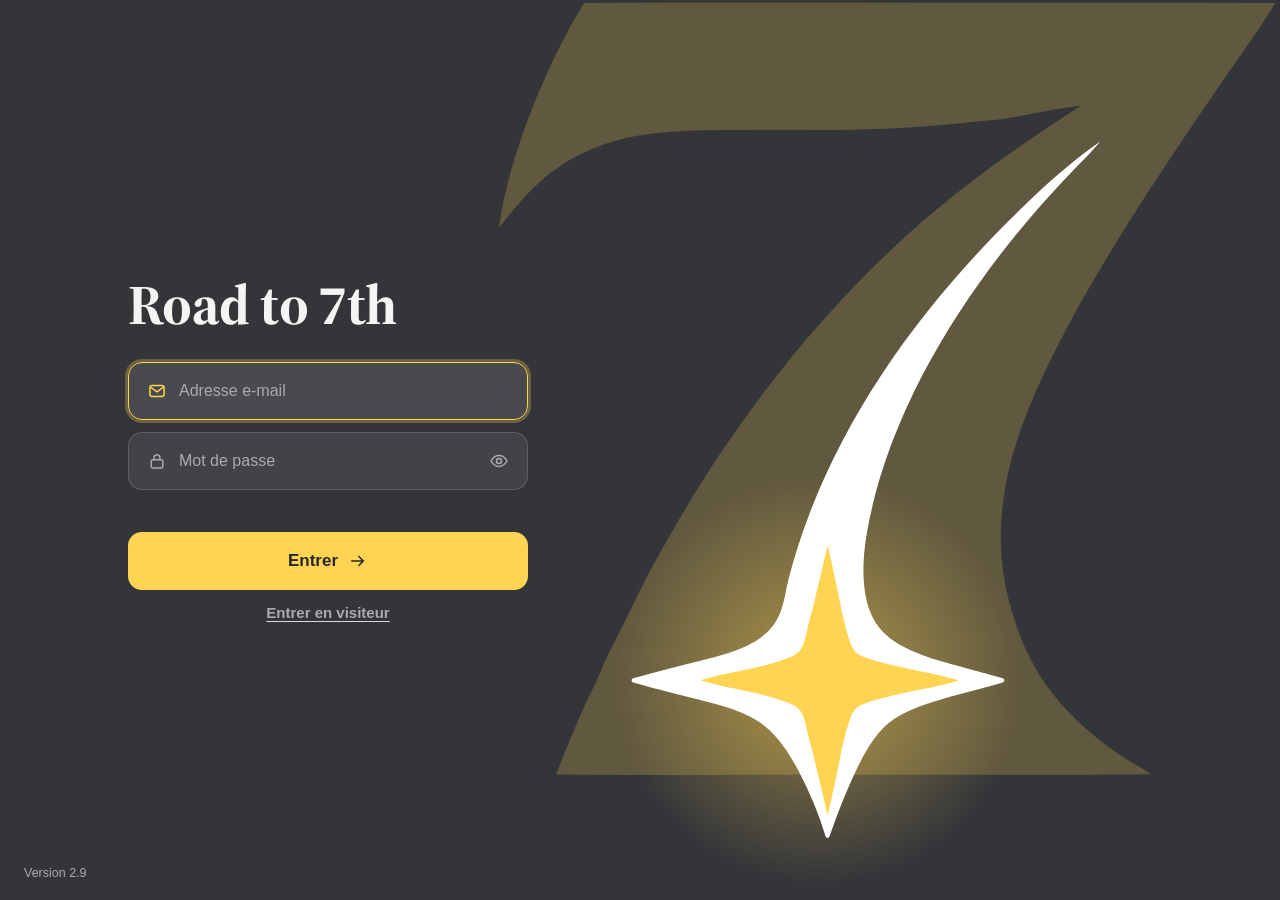
==== commit e365bee1: "2.9.0 : le budget par devis, à l'année Onglet Budget (chefs de projet) : compté par année scolaire, " ====
--- a/site/index.html
+++ b/site/index.html
@@ -60,6 +60,8 @@
 <script src="js/icons.js"></script>
 <script src="js/data.js"></script>
 <script src="js/phrase.js"></script>
+<script src="js/commandes-regles.js"></script>
+<script src="js/commande.js"></script>
 <script src="js/piques.js"></script>
 <script src="js/ui.js"></script>
 <script src="js/remote.js"></script>
@@ -70,8 +72,11 @@
 <script src="js/plan.js"></script>
 <script src="js/accueil.js"></script>
 <script src="js/resultats.js"></script>
+<script src="js/devis.js"></script>
 <script src="js/reunion.js"></script>
 <script src="js/reglages.js"></script>
 <script src="js/app.js"></script>
+<script src="js/barre.js"></script>
+<script src="js/suivi.js"></script>
 </body>
 </html>
--- a/site/css/v2.css
+++ b/site/css/v2.css
@@ -604,6 +604,7 @@
 .btn.danger-bg { background: var(--red); border-color: var(--red); color: #fff; }
 /* 2.0.2 : la fenêtre Nouveau défile sur un écran de portable peu haut ; la recherche se ferme au doigt */
 dialog.dlg { max-height: calc(100dvh - 32px); overflow: auto; }
+dialog.dlg:has(> .pop) { overflow: visible; } /* 2.8.1 : un calendrier ouvert dans la fenêtre n'est pas coupé */
 .cmdk-x { display: none; }
 @media (max-width: 767px) { .cmdk .q kbd { display: none; } .cmdk-x { display: inline-grid; } .toasts { left: 16px !important; right: 16px; transform: none !important; } }
 
@@ -1191,24 +1192,6 @@
 .g-av .av { width: 28px; height: 28px; font-size: 12.5px; }
 .g-hn { display: flex; flex-direction: column; min-width: 0; }
 
-/* le chemin vers le 7e */
-/* le chemin vers le 7e : une petite carte sous les épinglés, l'info d'ambiance de l'année */
-.r7 .route7 { background: var(--card); border-radius: var(--r3); box-shadow: var(--lift); padding: 12px 14px 6px; }
-.r7-s { color: var(--text2); font-size: 13.5px; }
-.r7-voie { position: relative; height: 60px; margin: 8px 2px 0; }
-.r7-route { position: absolute; left: 0; right: 0; top: 12px; height: 10px; border-radius: 5px; background: var(--road); overflow: hidden; }
-.r7-route::after { content: ""; position: absolute; left: 0; right: 0; top: 50%; height: 2px; margin-top: -1px; background: repeating-linear-gradient(90deg, var(--road-line) 0 8px, transparent 8px 15px); opacity: .9; }
-.r7-pt { position: absolute; left: var(--x); top: 2px; transform: translateX(-50%); display: flex; flex-direction: column; align-items: center; gap: 5px; }
-.r7-pt b { position: relative; width: 30px; height: 30px; border-radius: 50%; display: flex; align-items: center; justify-content: center; background: var(--card); color: var(--text); font: 700 13px/1 var(--serif); font-variant-numeric: tabular-nums; box-shadow: 0 0 0 2px var(--road), 0 1px 4px rgba(0,0,0,.14); }
-.r7-pt sup { font-size: 8px; margin-left: 1px; transform: translateY(-4px); }
-.r7-pt small { font-size: 11.5px; font-weight: 600; color: var(--text2); white-space: nowrap; }
-.r7-pt.moi b { background: var(--yellow); color: var(--yellow-ink); box-shadow: 0 0 0 2px var(--card), 0 0 0 4px var(--yellow), 0 2px 8px rgba(0,0,0,.2); }
-.r7-pt.moi small, .r7-pt.but small { color: var(--text); }
-.r7-pt.but b { background: var(--anthracite-deep); color: var(--yellow); box-shadow: 0 0 0 2px var(--yellow), 0 1px 4px rgba(0,0,0,.2); }
-.r7-next { display: flex; align-items: flex-start; gap: 7px; width: calc(100% + 12px); margin: 2px -6px 0; padding: 6px; border-radius: var(--r2); color: var(--text2); font-size: 13px; line-height: 1.3; text-align: left; }
-.r7-next b { color: var(--text); font-weight: 600; }
-.r7-next .ic { width: 15px; height: 15px; flex: none; margin-top: 1px; }
-.r7-next:hover { background: var(--hover); }
 
 /* le moment « Diffusé » et la semaine complète */
 .wk .wk-h .cnt.tout, .wk.now .wk-h .cnt.tout { background: var(--ok-bg); color: var(--ok-ink); gap: 3px; display: inline-flex; align-items: center; }
@@ -1257,20 +1240,16 @@
   .main.entre .rows > .row:nth-child(4), .main.entre .r-tile:nth-child(4) { animation-delay: .045s; }
   .main.entre .rows > .row:nth-child(5) { animation-delay: .06s; }
   .main.entre .rows > .row:nth-child(n+6) { animation-delay: .06s; }
-  .pin, .todo, .g-i, .r7-next { transition: transform var(--t-vite) var(--m-doux), box-shadow var(--t-vite) var(--m-doux), background-color var(--t-vite) var(--m-doux); }
+  .pin, .todo, .g-i { transition: transform var(--t-vite) var(--m-doux), box-shadow var(--t-vite) var(--m-doux), background-color var(--t-vite) var(--m-doux); }
   .pin:hover, .todo:hover { transform: translateY(-1px); box-shadow: 0 2px 4px rgba(20,20,20,.06), 0 8px 20px rgba(20,20,20,.09); }
   .g-i:hover { transform: translateY(-1px); }
   .r-mini i { transition: height var(--t-normal) var(--m-doux); }
   .main.compte .r-mini i { animation: ec-barre var(--t-moment) var(--m-doux) both; animation-delay: calc(.25s + var(--i) * .06s); transform-origin: bottom; }
   .main.compte .stack .s-ok { animation: ec-largeur var(--t-moment) var(--m-doux) .15s both; transform-origin: left; }
 
-  /* le chemin vers le 7e, une fois par session (.anim) : la route défile, KEDGE arrive, les écoles apparaissent l'une après l'autre */
-  .main.entre .r7.anim .r7-route::after { animation: r7-flux 1.6s var(--m-doux) both; }
-  .main.entre .r7.anim .r7-pt { animation: ec-pose var(--t-moment) var(--m-ressort) both; animation-delay: calc(.35s + var(--i) * .12s); }
-  .main.entre .r7.anim .r7-pt.moi { animation: r7-arrive 1s var(--m-doux) .1s both; }
   /* les fenêtres s'ouvrent en douceur : les menus depuis leur bouton, la recherche et les fenêtres glissent en place */
   .pop { animation: ec-pop var(--t-vite) var(--m-doux) both; }
-  dialog.dlg[open] { animation: ec-dlg var(--t-normal) var(--m-doux) both; }
+  dialog.dlg[open] { animation: ec-dlg var(--t-normal) var(--m-doux) backwards; } /* backwards : aucun transform ne reste après l'ouverture, sinon les calendriers (position: fixed) s'ouvrent décalés */
   dialog.dlg[open]::backdrop { animation: ec-fond var(--t-normal) var(--m-doux) both; }
   .scrim { animation: ec-fond var(--t-normal) var(--m-doux) both; }
   @media (max-width: 767px) { .pop, dialog.dlg[open] { animation-name: ec-feuille; animation-duration: var(--t-normal); } dialog.cmdk[open] { animation-name: ec-fond; } }
@@ -1289,7 +1268,6 @@
   .pique.ecrit .pq-pts i:nth-child(3) { animation-delay: .6s; }
   .pique.ecrit .pq-t { animation: pq-texte var(--t-normal) var(--m-doux) 1.45s both; }
   html.ouverture .pique.ecrit, html.ouverture .pique.ecrit * { animation-play-state: paused; }
-  .r7.anim .r7-pt.moi b::after { content: ""; position: absolute; inset: -5px; border-radius: 50%; border: 2px solid var(--yellow); opacity: 0; animation: r7-halo 2.4s var(--m-doux) 1.2s 3; }
 
   /* le moment « Diffusé » : la case se remplit de vert, la coche se dessine, une onde part */
   .pill.diffuse.vient { animation: d-remplit var(--t-moment) var(--m-doux) both, d-onde var(--t-moment) var(--m-doux) .36s, d-bond var(--t-moment) var(--m-ressort) .36s; background-image: linear-gradient(var(--ok-bg), var(--ok-bg)); background-repeat: no-repeat; background-position: left; }
@@ -1319,8 +1297,6 @@
 @keyframes pq-fin { to { opacity: 0; visibility: hidden; } }
 @keyframes pq-texte { from { color: transparent; } }
 @keyframes r7-flux { from { background-position: -320px 0; } }
-@keyframes r7-arrive { from { opacity: 0; left: 0; } to { opacity: 1; } }
-@keyframes r7-halo { 0% { opacity: .9; transform: scale(1); } 100% { opacity: 0; transform: scale(1.55); } }
 @keyframes d-remplit { from { background-size: 0% 100%; background-color: transparent; color: var(--text); } to { background-size: 100% 100%; } }
 @keyframes d-trace { to { stroke-dashoffset: 0; } }
 @keyframes d-bond { 50% { transform: scale(1.08); } }
@@ -1365,7 +1341,7 @@
   /* les boutons s'enfoncent sous le clic ; le survol s'allume en douceur au lieu de clignoter */
   :is(.btn, .new, .ib, .seg button, .chip, .pick, button.pill, .nav a, .side-foot button, .tabbar a, .pop-i, .r-v, .cal-g button) { transition: transform var(--t-vite) var(--m-doux), background-color var(--t-vite) var(--m-doux), color var(--t-vite) var(--m-doux), box-shadow var(--t-vite) var(--m-doux), filter var(--t-vite) var(--m-doux); }
   :is(.btn, .new, .ib, .seg button, .chip, .pick, button.pill, .nav a, .side-foot button, .tabbar a, .pop-i, .r-v, .cal-g button):active { transform: scale(.96); }
-  :is(.pin, .todo, .r7-next):active { transform: scale(.98); }
+  :is(.pin, .todo):active { transform: scale(.98); }
 
   /* les menus déroulent leurs lignes l'une après l'autre */
   .pop.arrive .pop-i { animation: g-ligne var(--t-normal) var(--m-doux) both; }
@@ -1407,3 +1383,326 @@
 @supports (-webkit-touch-callout: none) {
   input:not([type="checkbox"]):not([type="radio"]), select, textarea, .input { font-size: max(16px, 1em); }
 }
+
+/* ---------- 2.8 la barre de commandes, en haut de l'accueil (js/barre.js) ---------- */
+:root { --cb-verbe: var(--text); --cb-quoi: color-mix(in srgb, var(--text) 55%, transparent); --cb-svc: #DDE9F7; --cb-svc-ink: #1F4F86; --cb-nb: #DCEFE3; }
+@media (prefers-color-scheme: dark) { :root:not([data-theme="light"]) { --cb-svc: rgba(120, 170, 230, .22); --cb-svc-ink: #A9CBF2; --cb-nb: rgba(110, 200, 140, .22); } }
+:root[data-theme="dark"] { --cb-svc: rgba(120, 170, 230, .22); --cb-svc-ink: #A9CBF2; --cb-nb: rgba(110, 200, 140, .22); }
+.cb { position: relative; margin: 0 0 26px; z-index: 3; }
+.cb-champ { display: flex; align-items: center; gap: 10px; height: 56px; padding: 0 8px 0 18px; background: var(--card); border: 1.5px solid var(--sep); border-radius: 16px; box-shadow: var(--lift, 0 1px 2px rgba(0,0,0,.06)); transition: border-color var(--t-vite) var(--m-doux), box-shadow var(--t-normal) var(--m-doux); }
+.cb-champ > .ic { width: 20px; height: 20px; flex: none; color: var(--text2); transition: color var(--t-normal), transform var(--t-normal) var(--m-ressort); }
+.cb:focus-within .cb-champ { border-color: var(--text); box-shadow: 0 0 0 4px color-mix(in srgb, var(--yellow) 45%, transparent), var(--shadow); }
+.cb:focus-within .cb-champ > .ic, .cb.plein .cb-champ > .ic { color: var(--yellow-ink); transform: rotate(-12deg) scale(1.08); }
+.cb.plein .cb-champ > .ic { background: var(--yellow); border-radius: 50%; padding: 3px; width: 26px; height: 26px; margin-left: -3px; }
+.cb-zone { position: relative; flex: 1; min-width: 0; height: 100%; }
+.cb-zone input, .cb-miroir { position: absolute; inset: 0; width: 100%; height: 100%; padding: 0; border: 0; font: 400 17px/56px var(--sans); letter-spacing: 0; white-space: pre; background: transparent; }
+.cb-zone input { color: transparent; caret-color: var(--text); outline: none; }
+.cb-zone input::placeholder { color: var(--text2); opacity: .85; }
+.cb-zone input:placeholder-shown { color: var(--text); }
+.cb-miroir { overflow: hidden; color: var(--text); pointer-events: none; }
+.cb-miroir mark { background: none; color: inherit; border-radius: 5px; transition: background var(--t-normal); }
+.cb-miroir .cb-verbe { text-shadow: .45px 0 0 currentColor, -.45px 0 0 currentColor; }
+.cb-miroir .cb-quoi { text-decoration: underline 2px var(--cb-quoi); text-underline-offset: 5px; }
+.cb-miroir .cb-date { background: var(--hl-date); box-shadow: 0 0 0 2px var(--hl-date); }
+.cb-miroir .cb-service, .cb-miroir .cb-qui { background: var(--cb-svc); box-shadow: 0 0 0 2px var(--cb-svc); color: var(--cb-svc-ink); }
+.cb-miroir .cb-nombre { background: var(--cb-nb); box-shadow: 0 0 0 2px var(--cb-nb); }
+.cb-miroir .cb-motif { color: var(--text2); }
+.cb-aide { flex: none; color: var(--text2); }
+.cb-res { position: absolute; left: 0; right: 0; top: calc(100% + 8px); }
+.cb-res:empty { display: none; }
+.cb-carte { background: var(--card); border-radius: 16px; box-shadow: var(--shadow); padding: 16px 18px 18px; display: grid; gap: 12px; animation: cb-arrive var(--t-normal) var(--m-doux); }
+.cb-carte.calme { animation: none; }
+.cb-choix.secoue { animation: cb-secoue .3s; }
+@keyframes cb-secoue { 25% { transform: translateX(-4px); } 75% { transform: translateX(4px); } }
+.cb-carte.danger { box-shadow: 0 0 0 1.5px var(--red), var(--shadow); }
+@keyframes cb-arrive { from { opacity: 0; transform: translateY(-6px) scale(.99); } }
+.cb-k { display: flex; align-items: center; gap: 8px; color: var(--text2); font-size: 12.5px; font-weight: 700; letter-spacing: .06em; text-transform: uppercase; }
+.cb-k .ic { width: 16px; height: 16px; }
+.cb-titre { font: 700 21px/1.2 var(--serif); text-wrap: balance; }
+.cb-titre small { font: 500 15px var(--sans); color: var(--text2); }
+.cb-it { display: flex; align-items: baseline; gap: 10px; min-width: 0; flex-wrap: wrap; }
+.cb-it .cb-d { flex: none; min-width: 92px; font-weight: 600; font-variant-numeric: tabular-nums; color: var(--text2); font-size: 14px; }
+.cb-it b { font-weight: 600; min-width: 0; }
+.cb-it small { color: var(--text2); font-size: 13px; }
+.cb-it.tf b { background: linear-gradient(transparent 58%, color-mix(in srgb, var(--yellow) 60%, transparent) 58%); }
+.cb-it.barre b { text-decoration: line-through; color: var(--text2); }
+.cb-it .pill { margin-left: auto; align-self: center; }
+.cb-fleche { display: flex; align-items: center; flex-wrap: wrap; gap: 10px; font-size: 17px; }
+.cb-fleche s { color: var(--text2); text-decoration-thickness: 1.5px; }
+.cb-fleche b { font-weight: 700; padding: 2px 8px; border-radius: 6px; background: var(--hl-date); }
+.cb-fleche > .ic { width: 18px; height: 18px; color: var(--text2); }
+.cb-alerte { font-size: 12.5px; font-weight: 700; color: var(--retard-ink); background: var(--retard-bg); padding: 2px 8px; border-radius: 99px; }
+.cb-plus { font-size: 13px; color: var(--text2); }
+p.cb-motif { color: var(--text2); font-style: italic; }
+p.cb-motif::before { content: "« "; } p.cb-motif::after { content: " »"; }
+.cb-sous { display: flex; gap: 8px; align-items: flex-start; color: var(--text2); font-size: 14.5px; line-height: 1.4; }
+.cb-sous .ic { width: 16px; height: 16px; flex: none; margin-top: 2px; }
+.cb-sous.rouge { color: var(--red); }
+.cb-refus { display: flex; gap: 8px; align-items: center; color: var(--text2); font-size: 14px; }
+.cb-refus .ic { width: 15px; height: 15px; }
+.cb-pied { display: flex; align-items: center; gap: 14px; }
+.cb-go kbd { font: 600 11px var(--sans); opacity: .6; margin-left: 6px; padding: 1px 5px; border-radius: 4px; background: rgba(0,0,0,.08); }
+.cb-puces { display: flex; flex-wrap: wrap; gap: 8px; }
+.cb-puce { display: inline-flex; align-items: center; gap: 6px; height: 32px; padding: 0 12px; border-radius: 99px; background: var(--fill); font-size: 14px; font-weight: 600; }
+.cb-puce .ic { width: 15px; height: 15px; }
+.cb-puce.date { background: var(--hl-date); }
+.cb-puce.etat { background: var(--st-conf, var(--fill)); color: var(--text2); }
+.cb-puce.sel { position: relative; padding-right: 8px; cursor: pointer; }
+.cb-puce.sel:hover { background: var(--hover); box-shadow: inset 0 0 0 1px var(--sep); }
+.cb-puce select { appearance: none; border: 0; background: transparent; font: inherit; color: inherit; padding-right: 4px; cursor: pointer; }
+.cb-chiffres { display: flex; gap: 18px; font-size: 15px; color: var(--text2); }
+.cb-chiffres b { font: 700 26px/1 var(--serif); color: var(--text); margin-right: 4px; }
+.cb-msg { display: flex; align-items: center; gap: 10px; flex-wrap: wrap; font-size: 16px; }
+.cb-msg > .ic { width: 18px; height: 18px; color: var(--text2); }
+.cb-choix, .cb-liste { display: grid; gap: 4px; margin: 0 -8px; }
+.cb-c { display: grid; grid-template-columns: 1fr auto; align-items: center; gap: 6px 12px; padding: 10px 8px; border-radius: 10px; }
+.cb-c > :not(.cb-go):not(.cb-refus) { grid-column: 1; }
+.cb-c > .cb-go, .cb-c > .cb-refus { grid-column: 2; grid-row: 1 / span 3; }
+.cb-c .cb-l { display: contents; }
+.cb-c.cur, .cb-c:hover { background: var(--hover); }
+.cb-ligne { display: block; width: 100%; text-align: left; padding: 9px 8px; border-radius: 10px; }
+.cb-ligne.cur, .cb-ligne:hover { background: var(--hover); }
+.cb-manque { font: 700 17px var(--serif); }
+.cb-aides, .cb-exs { display: flex; flex-wrap: wrap; gap: 8px; }
+.cb-a { height: 34px; padding: 0 14px; border-radius: 99px; border: 1.5px dashed var(--sep); font-size: 14px; font-weight: 600; transition: background var(--t-vite), border-color var(--t-vite), transform var(--t-vite) var(--m-ressort); }
+.cb-a:hover { background: var(--hl-date); border-color: transparent; transform: translateY(-1px); }
+.cb-e { display: inline-flex; align-items: center; gap: 8px; min-height: 36px; padding: 6px 14px 6px 10px; border-radius: 99px; background: var(--fill); font-size: 14px; text-align: left; transition: background var(--t-vite), transform var(--t-vite) var(--m-ressort); }
+.cb-e .ic { width: 16px; height: 16px; flex: none; color: var(--text2); }
+.cb-e:hover { background: var(--hover); box-shadow: inset 0 0 0 1px var(--sep); transform: translateY(-1px); }
+.cb-flou .cb-sous i { color: var(--text); font-style: normal; font-weight: 600; }
+.cb-av { width: 26px; height: 26px; }
+.cb-dlg { width: min(720px, calc(100vw - 32px)); padding: 20px 22px 22px; }
+.cb-dlg .dlg-h { display: flex; align-items: center; justify-content: space-between; margin-bottom: 14px; }
+.cb-dlg h2 { font: 700 24px var(--serif); }
+.cb-gestes { display: grid; grid-template-columns: repeat(auto-fill, minmax(min(100%, 300px), 1fr)); gap: 6px; }
+.cb-geste { display: grid; grid-template-columns: 22px 1fr; gap: 2px 10px; padding: 10px; border-radius: 10px; text-align: left; }
+.cb-geste:hover { background: var(--hover); }
+.cb-geste .ic { width: 18px; height: 18px; grid-row: span 2; margin-top: 2px; color: var(--text2); }
+.cb-geste span { color: var(--text2); font-size: 13.5px; line-height: 1.35; }
+@media (max-width: 767px) {
+  .cb { margin-bottom: 18px; }
+  .cb-champ { height: 50px; padding-left: 14px; border-radius: 14px; }
+  .cb-zone input, .cb-miroir { font-size: 16px; line-height: 50px; }
+  .cb-res { position: static; margin-top: 8px; }
+  .cb-it .cb-d { min-width: 0; }
+  .cb-c { grid-template-columns: 1fr; } .cb-c > .cb-go, .cb-c > .cb-refus { grid-column: 1; grid-row: auto; justify-self: start; }
+}
+@media (prefers-reduced-motion: reduce) { .cb-carte { animation: none; } .cb-champ > .ic { transition: none; } }
+/* 2.8 Réglages > Phrases (admin) */
+.ph-outils { display: flex; gap: 8px; flex-wrap: wrap; margin: 4px 0 10px; }
+.ph-liste .tr.ph-l { display: flex; grid-template-columns: none; align-items: baseline; justify-content: space-between; gap: 12px; }
+.ph-t { overflow-wrap: anywhere; }
+.ph-m { flex: none; font-size: 13px; display: flex; gap: 8px; align-items: baseline; white-space: nowrap; }
+/* 2.8 Réglages > Suivi (admin) */
+.su-alerte { display: flex; gap: 8px; align-items: center; color: var(--text2); margin: 0 0 10px; }
+.su-sante { display: grid; grid-template-columns: repeat(auto-fit, minmax(150px, 1fr)); gap: 8px; margin: 6px 0 18px; }
+.su-tuile { background: var(--bg2, rgba(127,127,127,.08)); border-radius: 12px; padding: 12px 14px; display: grid; gap: 2px; }
+.su-tuile b { font: 700 26px/1 var(--serif); }
+.su-tuile span { font-size: 13px; color: var(--text2); }
+.su-tuile.a b { color: var(--warn, #B5561E); }
+.su-b { margin-top: 18px; }
+.su-b h3 { display: flex; align-items: center; gap: 8px; font-size: 12.5px; font-weight: 600; color: var(--text2); text-transform: uppercase; letter-spacing: .03em; margin-bottom: 6px; }
+.su-n { margin-left: auto; font-variant-numeric: tabular-nums; }
+.tbl .tr.su-l { display: flex; grid-template-columns: none; align-items: baseline; justify-content: space-between; gap: 12px; }
+.su-t { overflow-wrap: anywhere; }
+.su-m { flex: none; font-size: 13px; display: flex; gap: 8px; align-items: baseline; white-space: nowrap; }
+.su-plus { padding: 8px 0; font-size: 13px; }
+.su-ec { display: grid; gap: 6px; }
+.su-e { display: grid; grid-template-columns: 170px 1fr 44px; align-items: center; gap: 10px; font-size: 14px; }
+.su-e i { height: 8px; border-radius: 4px; background: var(--text); opacity: .75; width: var(--w); }
+.su-e b { text-align: right; font-variant-numeric: tabular-nums; }
+@media (max-width: 600px) { .su-e { grid-template-columns: 110px 1fr 36px; } .tbl .tr.su-l { flex-direction: column; gap: 2px; } }
+
+/* ---------- 2.8.1 : corrections de la campagne de tests du 22 novembre ---------- */
+/* Budget à 1024 px ou fiche ouverte : « Montant » garde son en-tête */
+@media (min-width: 1200px) { html.fiche-open .colh.r-bh span:nth-child(4) { display: block; } }
+@media (max-width: 1100px) and (min-width: 768px) { .colh.r-bh span:nth-child(4) { display: block; } }
+/* Réunion entre 768 et 1100 px : les colonnes suivent leurs en-têtes */
+@media (max-width: 1100px) and (min-width: 768px) {
+  .ag .row:not(.r-row):not(.r-b) { grid-template-columns: 84px minmax(0, 1fr) 120px 124px 34px; }
+  .ag .row:not(.r-row):not(.r-b) .msg { display: none; }
+}
+/* Résultats, fiche ouverte : le titre garde sa place, le chiffre à droite */
+@media (min-width: 768px) { @container (max-width: 720px) { html:root .ag .row.row.r-row { grid-template-columns: 84px minmax(0, 1fr) max-content; } } }
+/* téléphone : le service ne passe plus sous le chiffre ; les en-têtes du budget, inutiles, disparaissent */
+@media (max-width: 767px) {
+  html:root .ag .row.row.r-row .svc { display: none; }
+  html:root .colh.r-bh { display: none; }
+  /* l'iPhone ne zoome plus en entrant dans un champ */
+  html:root input:not([type=checkbox]):not([type=radio]), html:root select, html:root textarea { font-size: 16px; }
+}
+/* « 19,3 k » reste d'un seul tenant */
+.r-tn b { white-space: nowrap; }
+/* calendrier du plan à 1024 px : on coupe entre les mots, avec un trait d'union si besoin */
+.g-i { overflow-wrap: break-word; hyphens: auto; }
+/* l'aide de la barre : sa largeur et ses marges */
+dialog.dlg.cb-dlg { width: min(720px, calc(100vw - 32px)); padding: 20px 22px 22px; }
+/* impression : toujours en clair, titres entiers, sans les boutons, avec les couleurs des barres */
+@media print {
+  :root, :root[data-theme], :root:not([data-theme="light"]) {
+    --bg: #fff; --card: #fff; --text: #000; --text2: #444; --sep: #bbb; --fill: #eee; --hover: #eee;
+    --ok-bg: #DCEFE3; --ok-ink: #1C5A37; --st-conf: #EFEFEB; --st-prevu: #333539; --st-prevu-ink: #FFFFFF; --red: #C62828; color-scheme: light; }
+  .row .tt { white-space: normal; overflow: visible; }
+  .bar .seg, .bar .btn, .clore { display: none !important; }
+  .stack i, .pill, .r-jauge i { -webkit-print-color-adjust: exact; print-color-adjust: exact; }
+}
+
+/* ---------- 2.8.2 ---------- */
+/* calendrier du plan à 1024 px : les noms se coupent entre les mots (ou avec un trait d'union), jamais au milieu d'une lettre */
+.g-hn, .g-i { overflow-wrap: break-word; word-break: normal; hyphens: auto; }
+/* barre au téléphone : pas de repère « Entrée » (pas de touche Entrée visible) */
+@media (max-width: 767px) { .cb-go kbd { display: none; } }
+/* téléphone : le point de la cloche et le nombre « à traiter » sur l'onglet Accueil */
+.topbar .ib { position: relative; }
+.topbar .ib .dot { position: absolute; top: 6px; right: 6px; width: 8px; height: 8px; border-radius: 50%; background: var(--yellow); box-shadow: 0 0 0 2px var(--panel); }
+.tabbar a { position: relative; }
+.tabbar .tb-n { position: absolute; top: 2px; left: calc(50% + 6px); min-width: 16px; height: 16px; padding: 0 4px; border-radius: 8px; background: var(--yellow); color: var(--yellow-ink); font: 700 10px/16px var(--sans); text-align: center; }
+/* « À traiter » : un titre sans espace ne sort plus de sa carte */
+.todo .tx b, .todo .tx small { overflow-wrap: anywhere; }
+/* ordinateur : sous la carte de la barre, la page s'efface doucement (aucun texte coupé ne dépasse) */
+@media (min-width: 768px) {
+  .cb-res:not(:empty) { z-index: 30; }
+  .cb-res:not(:empty)::before { content: ""; position: absolute; left: -24px; right: -24px; top: -8px; height: calc(100% + 72px); background: linear-gradient(var(--bg) calc(100% - 56px), transparent); z-index: -1; pointer-events: none; }
+}
+/* plan en liste, fiche fermée, grand écran : la colonne Service prend la place du message (« Production vidéo » en entier) */
+@media (min-width: 1280px) { html:not(.fiche-open) .wk .row, html:not(.fiche-open) .wk .colh { grid-template-columns: 96px minmax(0, 1fr) 160px 162px 124px; } }
+/* fiche au téléphone : le libellé de l'état centré dans sa case */
+.f-meta .seg button { justify-content: center; }
+/* relais d'un temps fort : le service reste visible même avec un long titre */
+.mini:has(> .mini-s) { grid-template-columns: 62px minmax(0, 1fr) auto auto; }
+.mini .mini-s { font-size: 12.5px; font-weight: 600; white-space: nowrap; }
+/* bilan de la réunion en sombre : la part « prévue » se distingue du vide */
+@media (prefers-color-scheme: dark) { :root:not([data-theme="light"]) .stack .s-p { background: #74767C; } }
+:root[data-theme="dark"] .stack .s-p { background: #74767C; }
+/* titres en phrase, pas en MAJUSCULES espacées (règle DESIGN.md) : Ctrl K, carte de la barre, sections du Suivi */
+.cmdk h4, .cb-k, .su-b h3 { text-transform: none; letter-spacing: 0; }
+/* le repère « Entrée » du bouton jaune lisible */
+.cb-go kbd { opacity: .85; }
+.pe-d { display: contents; }
+.pe-b { display: inline-flex; align-items: center; gap: 8px; text-align: left; cursor: pointer; white-space: nowrap; }
+.pe-b svg { width: 16px; height: 16px; color: var(--text2); flex: none; }
+/* téléphone : le toast au-dessus de la barre d'onglets, en tenant compte de la barre d'accueil de l'iPhone ; « Annuler » facile à toucher */
+@media (max-width: 767px) {
+  .toasts { bottom: calc(76px + env(safe-area-inset-bottom, 0px)); }
+  .toast button { min-height: 36px; padding: 0 10px; margin: -6px -8px -6px 0; }
+}
+/* téléphone en paysage : l'encoche ne cache ni le menu ni la croix de la fiche */
+@media (orientation: landscape) and (max-height: 500px) {
+  .side { padding-left: max(12px, env(safe-area-inset-left, 0px)); }
+  .fiche { padding-right: max(16px, env(safe-area-inset-right, 0px)); }
+  .main { padding-right: env(safe-area-inset-right, 0px); }
+}
+/* tablette (768 à 900 px) : le menu de gauche plus étroit laisse de la place aux titres */
+@media (min-width: 768px) and (max-width: 900px) { :root { --side: 192px; } .side-foot kbd { display: none; } }
+
+/* ---------- 2.9 : le budget par devis, à l'année ---------- */
+/* les quatre états d'un devis reprennent les cases des actions : pointillés (reçu), gris (signé), anthracite (DA faite), vert (facturé) */
+.pill.dv-signe { background: var(--fill); color: var(--text); }
+.f-meta .dv-etats { flex-wrap: wrap; }
+.f-meta .dv-etats button.on[data-k="recu"] { background: var(--st-conf); box-shadow: none; outline: 1.5px dashed var(--text2); outline-offset: -1.5px; }
+.f-meta .dv-etats button.on[data-k="signe"] { background: var(--card); }
+.f-meta .dv-etats button.on[data-k="da"] { background: var(--st-prevu); color: var(--st-prevu-ink); }
+.f-meta .dv-etats button.on[data-k="facture"] { background: var(--ok-bg); color: var(--ok-ink); }
+.dv-ans button { min-width: 30px; justify-content: center; }
+.dv-ans button .ic { width: 15px; height: 15px; }
+.dv-h { display: flex; align-items: baseline; gap: 12px; flex-wrap: wrap; }
+.dv-h h2 { flex: 1 1 auto; }
+.dv-h .btn .ic { width: 15px; height: 15px; }
+.dv-h .r-eur .input { width: 120px; }
+.dv-tot { background: var(--card); border-radius: var(--r3); box-shadow: var(--lift); padding: 18px 20px; display: grid; gap: 12px; }
+.dv-big { display: flex; align-items: baseline; gap: 12px; flex-wrap: wrap; }
+.dv-big b { font: 700 32px/1.1 var(--serif); font-variant-numeric: tabular-nums; }
+.dv-big span, .dv-sous { color: var(--text2); font-size: 14px; }
+.dv-tot.over .dv-sous { color: var(--red); font-weight: 600; }
+.dv-barre { display: flex; height: 12px; border-radius: 6px; overflow: hidden; background: var(--fill); }
+.dv-barre .dv-s { display: block; height: 100%; }
+.dv-s-facture { background: var(--ok-ink); }
+.dv-s-da { background: var(--st-prevu); box-shadow: inset 0 0 0 1px var(--st-prevu-line); } /* en sombre, bordée comme la case Prévu */
+.dv-s-signe { background: var(--text2); }
+.dv-s-recu { background: var(--st-conf); box-shadow: inset 0 0 0 1px var(--text2); }
+.dv-legs { display: flex; flex-wrap: wrap; gap: 6px 22px; font-size: 13.5px; }
+.dv-leg { display: inline-flex; align-items: center; gap: 7px; }
+.dv-leg i { width: 10px; height: 10px; border-radius: 3px; display: inline-block; }
+.dv-leg b { font-variant-numeric: tabular-nums; }
+.dv-rows .row, .dv-colh { grid-template-columns: 84px minmax(0, 1fr) 120px 130px 110px 124px; }
+.dv-colh span:nth-child(5) { text-align: right; }
+.dv-rows .row .t { flex-wrap: wrap; row-gap: 0; }
+.dv-rows .row .t small { flex-basis: 100%; }
+.dv-num { font-variant-numeric: tabular-nums; }
+.dv-m { text-align: right; font-variant-numeric: tabular-nums; }
+.dv-rows .st .pill { min-width: 112px; }
+.dv-vide { background: var(--card); border-radius: var(--r3); }
+.dv-avis { margin: 0 0 6px; }
+@media (min-width: 1200px) { html.fiche-open .dv-rows .row, html.fiche-open .dv-colh { grid-template-columns: 84px minmax(0, 1fr) 110px 124px; } html.fiche-open .dv-rows .row .svc, html.fiche-open .dv-rows .row .dv-num, html.fiche-open .dv-colh span:nth-child(3), html.fiche-open .dv-colh span:nth-child(4) { display: none; } }
+@media (max-width: 1100px) and (min-width: 768px) { .dv-rows .row, .dv-colh { grid-template-columns: 84px minmax(0, 1fr) 110px 124px; } .dv-rows .row .svc, .dv-rows .row .dv-num, .dv-colh span:nth-child(3), .dv-colh span:nth-child(4) { display: none; } }
+@media (max-width: 767px) { .dv-colh { display: none; } .dv-rows .row { grid-template-columns: minmax(0, 1fr) auto; } .dv-rows .row .d, .dv-rows .row .svc, .dv-rows .row .dv-num, .dv-rows .row .st { display: none; } .dv-big b { font-size: 26px; } .bar .dv-ans { flex: none; } }
+/* la fiche du devis */
+.dv-total { gap: 10px; flex-wrap: wrap; }
+.dv-total small { font-size: 13px; }
+.dv-remise .input { width: 110px; text-align: right; }
+.dv-ar { text-transform: none; letter-spacing: 0; font-weight: 500; }
+.dv-l { display: grid; grid-template-columns: minmax(0, 1fr) auto; gap: 2px 12px; padding: 8px 0; border-bottom: 1px solid var(--sep); }
+.dv-l:last-of-type { border-bottom: 0; }
+.dv-lt { all: unset; cursor: pointer; display: grid; min-width: 0; border-radius: var(--r1); padding: 2px 6px; margin: -2px -6px; }
+.dv-lt:hover { background: var(--hover); }
+.dv-lt:focus-visible { outline: 2px solid var(--focus); }
+.dv-lt .tt { font-weight: 600; }
+.dv-lt small { color: var(--text2); font-size: 13px; }
+.dv-lm { text-align: right; font-variant-numeric: tabular-nums; white-space: nowrap; padding-top: 2px; }
+.dv-lm small { color: var(--text2); }
+.dv-lk { grid-column: 1 / -1; display: flex; flex-wrap: wrap; gap: 6px; padding-top: 6px; }
+.dv-chip { display: inline-flex; align-items: center; max-width: 100%; background: var(--bg); border-radius: var(--r1); }
+.dv-chip-o { all: unset; cursor: pointer; display: inline-flex; gap: 6px; padding: 4px 4px 4px 9px; min-width: 0; font-size: 13.5px; }
+.dv-chip-o .d { color: var(--text2); white-space: nowrap; }
+.dv-chip-o .tt { white-space: nowrap; overflow: hidden; text-overflow: ellipsis; max-width: 220px; }
+.dv-chip-o:hover .tt { text-decoration: underline; }
+.dv-chip .ib { width: 28px; height: 28px; }
+.dv-chip .ib .ic { width: 14px; height: 14px; }
+.dv-relier { display: inline-flex; align-items: center; gap: 6px; height: 30px; padding: 0 10px; border: 1.5px dashed var(--text2); border-radius: var(--r1); font-size: 13.5px; color: var(--text); }
+.dv-relier.plein { border-style: solid; border-color: var(--sep); color: var(--text2); }
+.dv-relier .ic { width: 14px; height: 14px; }
+.dv-relier:hover { background: var(--hover); }
+.dv-rem .dv-lt { cursor: default; }
+.dv-rem .dv-lt:hover { background: none; }
+.dv-off { font-size: 13px; margin-top: 6px; }
+.dv-pdf { display: flex; align-items: center; gap: 6px; margin-bottom: 8px; }
+.dv-pdf-o { all: unset; cursor: pointer; flex: 1; min-width: 0; display: flex; align-items: center; gap: 12px; padding: 8px 10px; border: 1px solid var(--sep); border-radius: var(--r2); }
+.dv-pdf-o:hover { background: var(--hover); }
+.dv-pdf-o:focus-visible { outline: 2px solid var(--focus); }
+.dv-pdf-i { width: 32px; height: 38px; border-radius: 5px; background: var(--fill); display: grid; place-items: center; font-size: 11px; font-weight: 700; color: var(--text2); flex: none; }
+.dv-pdf-t { display: grid; min-width: 0; }
+.dv-pdf-t .tt { white-space: nowrap; overflow: hidden; text-overflow: ellipsis; }
+.dv-pdf-t small { color: var(--text2); font-size: 13px; }
+.dv-drop { position: relative; display: flex; align-items: center; justify-content: center; gap: 8px; padding: 14px; border: 1.5px dashed var(--text2); border-radius: var(--r2); color: var(--text2); font-size: 14px; cursor: pointer; text-align: center; }
+.dv-drop:hover, .dv-drop.sur { background: var(--hover); color: var(--text); }
+.dv-drop:focus-within { outline: 2px solid var(--focus); }
+.dv-drop .ic { width: 18px; height: 18px; flex: none; }
+.dv-file { position: absolute; inset: 0; opacity: 0; cursor: pointer; width: 100%; }
+/* la part d'une action, sur sa fiche */
+.dv-parts { display: grid; gap: 6px; padding: 3px 0; }
+.dv-part { all: unset; cursor: pointer; display: grid; gap: 2px; padding: 9px 12px; border-radius: var(--r2); background: var(--bg); }
+.dv-part:hover { background: var(--hover); }
+.dv-part:focus-visible { outline: 2px solid var(--focus); }
+.dv-part-h { display: flex; align-items: center; gap: 7px; flex-wrap: wrap; }
+.dv-part-h b { font-variant-numeric: tabular-nums; }
+.dv-part-h .ic { width: 13px; height: 13px; color: var(--text2); }
+.dv-part-h .pill { margin-left: auto; height: 24px; min-width: 0; padding: 0 9px; font-size: 12.5px; }
+.dv-part small { color: var(--text2); font-size: 13px; }
+/* fenêtres : ligne, nouveau devis ; relier à des actions */
+.dv-form .dv-2 { display: grid; grid-template-columns: minmax(0, 1fr) 140px; gap: 12px; }
+.dv-form .dv-off-c { margin: 4px 0 2px; color: var(--text); }
+.dv-form .dv-off-c input { width: 18px; height: 18px; }
+.dv-form .foot .sp { flex: 1; }
+.dv-form .r-eur { justify-content: flex-start; }
+.dv-form .r-eur .input { width: 100%; text-align: right; }
+.dv-an-n { font-size: 13px; }
+.pop-dv { width: 360px; max-height: min(480px, 80vh); display: flex; flex-direction: column; }
+.dv-q { display: flex; align-items: center; gap: 8px; padding: 4px 8px 8px; }
+.dv-q .ic { width: 16px; height: 16px; color: var(--text2); flex: none; }
+.dv-cs { overflow-y: auto; }
+.dv-c { align-items: flex-start; }
+.dv-cb { width: 18px; height: 18px; border-radius: 5px; border: 1.5px solid var(--text2); display: grid; place-items: center; flex: none; margin-top: 2px; }
+.dv-cb.on { background: var(--text); border-color: var(--text); color: var(--card); }
+.dv-cb .ic { width: 13px; height: 13px; }
+@media (max-width: 767px) { .dv-form .dv-2 { grid-template-columns: minmax(0, 1fr) 110px; } .pop-dv { width: auto; } }
+@media print { .dv-drop, .dv-relier, .dv-chip .ib { display: none; } }
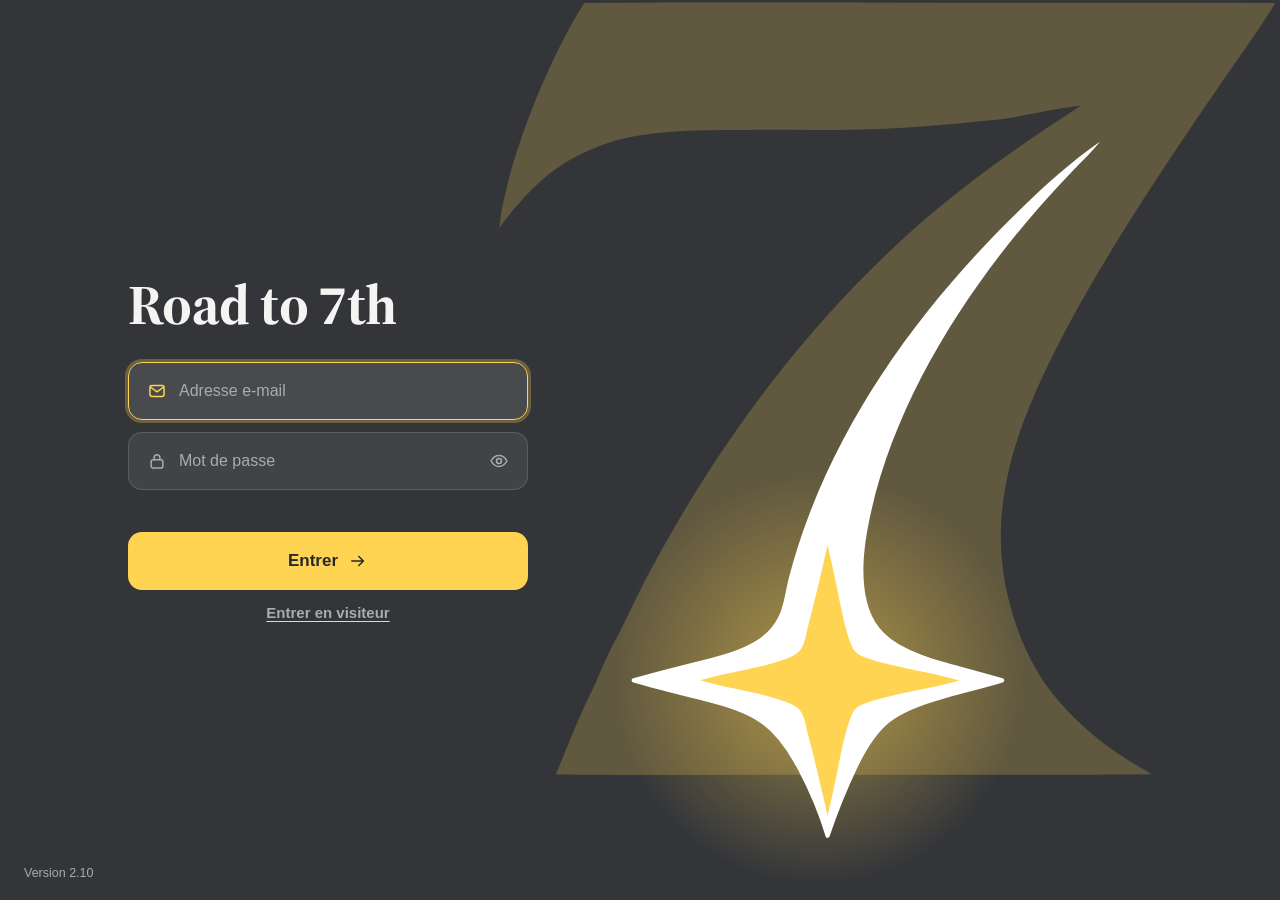
==== commit 2ed9ed0c: "2.10.0 : Quoi de neuf à chaque nouvelle version, guide Asana / Trello dans l'appli Co-Authored-By: C" ====
--- a/site/index.html
+++ b/site/index.html
@@ -74,6 +74,7 @@
 <script src="js/resultats.js"></script>
 <script src="js/devis.js"></script>
 <script src="js/reunion.js"></script>
+<script src="js/nouveautes.js"></script>
 <script src="js/reglages.js"></script>
 <script src="js/app.js"></script>
 <script src="js/barre.js"></script>
--- a/site/css/v2.css
+++ b/site/css/v2.css
@@ -203,6 +203,12 @@
 .check[aria-pressed="true"] .box { background: var(--text); border-color: var(--text); color: var(--card); }
 .check .box .ic { width: 13px; height: 13px; visibility: hidden; }
 .check[aria-pressed="true"] .box .ic { visibility: visible; }
+/* 2.9.2 : la raison d'un sujet à voir en réunion, juste à côté de la case */
+.f-pq { display: inline-flex; align-items: center; gap: 6px; min-height: 28px; padding: 2px 10px; border-radius: var(--r2); background: var(--hover); color: var(--text); font-weight: 500; max-width: 100%; text-align: left; }
+.f-pq span { overflow-wrap: anywhere; }
+.f-pq .ic { width: 14px; height: 14px; flex: none; color: var(--text2); }
+.f-pq.none { background: none; border: 1px dashed var(--sep); color: var(--text2); }
+.f-pq:hover { color: var(--text); }
 .f-sec { border-top: 1px solid var(--sep); padding: 14px 0 6px; margin-top: 12px; }
 .f-sec h3 { font-size: 12.5px; font-weight: 600; color: var(--text2); text-transform: uppercase; letter-spacing: .03em; display: flex; align-items: center; gap: 8px; margin-bottom: 6px; }
 .f-sec h3 .link { margin-left: auto; text-transform: none; letter-spacing: 0; font-size: 13.5px; }
@@ -1650,6 +1656,7 @@
 .dv-lt small { color: var(--text2); font-size: 13px; }
 .dv-lm { text-align: right; font-variant-numeric: tabular-nums; white-space: nowrap; padding-top: 2px; }
 .dv-lm small { color: var(--text2); }
+.dv-lm .dv-pu { display: block; font-size: 12.5px; font-weight: 400; }
 .dv-lk { grid-column: 1 / -1; display: flex; flex-wrap: wrap; gap: 6px; padding-top: 6px; }
 .dv-chip { display: inline-flex; align-items: center; max-width: 100%; background: var(--bg); border-radius: var(--r1); }
 .dv-chip-o { all: unset; cursor: pointer; display: inline-flex; gap: 6px; padding: 4px 4px 4px 9px; min-width: 0; font-size: 13.5px; }
@@ -1706,3 +1713,93 @@
 .dv-cb .ic { width: 13px; height: 13px; }
 @media (max-width: 767px) { .dv-form .dv-2 { grid-template-columns: minmax(0, 1fr) 110px; } .pop-dv { width: auto; } }
 @media print { .dv-drop, .dv-relier, .dv-chip .ib { display: none; } }
+/* 2.9.1 : le TTC à côté du HT (KEDGE parle en TTC) */
+.dv-m small { display: block; font-size: 12px; color: var(--text2); white-space: nowrap; }
+.dv-leg small { color: var(--text2); font-size: 12px; font-variant-numeric: tabular-nums; }
+.dv-env-ttc { font-size: 12.5px; color: var(--text2); white-space: nowrap; }
+.dv-part-h small { color: var(--text2); font-size: 12.5px; }
+
+/* ---------- 2.10 : le retour d'Asana et de Trello ---------- */
+.o-nom { overflow: hidden; text-overflow: ellipsis; white-space: nowrap; min-width: 0; }
+.o-retour { display: inline-flex; align-items: center; gap: 5px; flex: none; margin-left: 4px; padding: 2px 9px 2px 7px; border-radius: 999px; font-size: 12.5px; font-weight: 600; background: var(--fill); color: var(--text2); position: relative; }
+.o-retour svg { width: 14px; height: 14px; }
+.t-outils .o-cible { overflow: visible; }
+/* d'où vient la fiche : Asana ou Trello de quelqu'un */
+.o-vient { display: inline-grid; place-items: center; width: 22px; height: 22px; margin-left: 6px; border-radius: 6px; background: var(--fill); color: var(--text2); position: relative; vertical-align: middle; flex: none; }
+.o-vient svg { width: 14px; height: 14px; }
+.f-vient { display: flex; align-items: center; gap: 8px; margin: 2px 0 10px; font-size: 14px; color: var(--text2); }
+.f-vient svg { width: 18px; height: 18px; flex: none; }
+.f-vient b { color: var(--text); font-weight: 600; }
+.f-vient .link { margin-left: auto; }
+.o-vient[data-tip]:hover::after, .o-vient[data-tip]:focus-visible::after { top: auto; bottom: calc(100% + 6px); }
+
+/* 2.10 : Quoi de neuf */
+dialog.qn { width: min(560px, calc(100vw - 32px)); }
+.qn-in { display: grid; gap: 16px; padding: 24px; }
+.qn-eye { display: inline-flex; align-items: center; gap: 6px; font-size: 12px; font-weight: 700; letter-spacing: .08em; text-transform: uppercase; color: var(--text2); }
+.qn-eye svg { width: 16px; height: 16px; color: var(--yellow-ink, #26282B); background: var(--yellow); border-radius: 50%; padding: 2px; box-sizing: content-box; }
+.qn-l { list-style: none; margin: 0; padding: 0; display: grid; gap: 10px; }
+.qn-c { display: grid; grid-template-columns: 40px minmax(0, 1fr); gap: 4px 14px; align-items: start; padding: 14px; border-radius: var(--r3); background: var(--bg); }
+.qn-ic { width: 40px; height: 40px; border-radius: 50%; display: grid; place-items: center; background: var(--yellow); color: #26282B; grid-row: span 2; }
+.qn-ic svg { width: 20px; height: 20px; }
+.qn-tx { display: grid; gap: 2px; min-width: 0; }
+.qn-tx b { font: 700 17px/1.25 var(--serif); }
+.qn-tx span { color: var(--text2); font-size: 14px; }
+.qn-go { display: flex; flex-wrap: wrap; gap: 8px; grid-column: 2; margin-top: 6px; }
+.qn-go .btn { background: var(--card); }
+.qn-in .foot { display: flex; align-items: center; justify-content: space-between; gap: 12px; }
+.qn-set .qn-c { background: var(--fill); }
+
+/* 2.10 : les guides */
+dialog.gd { width: min(760px, calc(100vw - 32px)); max-height: calc(100dvh - 32px); overflow: auto; overscroll-behavior: contain; }
+.gd-x { position: sticky; top: 12px; float: right; margin: 12px 12px -52px 0; z-index: 2; background: var(--card); }
+.gd-in { display: grid; gap: 14px; padding: 26px 28px 22px; }
+.gd-h { display: grid; gap: 8px; padding-right: 36px; }
+.gd-h h2 { font: 700 26px/1.15 var(--serif); }
+.gd-seg { justify-self: start; margin-top: 4px; border-radius: 999px; }
+.gd-seg label { display: inline-flex; align-items: center; gap: 7px; padding: 6px 14px; border-radius: 999px; font-weight: 650; font-size: 14px; cursor: pointer; color: var(--text2); }
+.gd-seg label svg { width: 16px; height: 16px; }
+.gd-seg input { position: absolute; opacity: 0; pointer-events: none; }
+.gd-seg label:has(input:checked) { background: var(--card); color: var(--text); box-shadow: 0 1px 3px rgba(0,0,0,.12); }
+.gd-seg label:has(input:focus-visible) { outline: 2px solid var(--focus, currentColor); }
+.gd-in[data-o="asana"] .gd-t, .gd-in[data-o="trello"] .gd-a { display: none !important; }
+.gd-p { font-size: 12px; font-weight: 700; letter-spacing: .06em; text-transform: uppercase; color: var(--text2); margin-top: 10px; }
+.gd-s { display: grid; grid-template-columns: 32px minmax(0, 1fr); gap: 14px; padding: 16px; border-radius: var(--r3); background: var(--bg); }
+.gd-n { width: 32px; height: 32px; border-radius: 50%; display: grid; place-items: center; background: var(--yellow); color: #26282B; font: 700 16px var(--serif); }
+.gd-n svg { width: 17px; height: 17px; }
+.gd-b { display: grid; gap: 8px; min-width: 0; }
+.gd-b h3 { font: 700 18px/1.25 var(--serif); min-height: 32px; display: flex; align-items: center; }
+.gd-b p, .gd-l { font-size: 14.5px; line-height: 1.7; }
+.gd-l { margin: 0; padding-left: 20px; display: grid; gap: 4px; }
+.gd-ui { display: inline-flex; align-items: center; gap: 4px; padding: 0 7px; border-radius: 6px; border: 1px solid var(--sep); background: var(--card); font-size: 13px; font-weight: 650; line-height: 1.65; white-space: nowrap; vertical-align: baseline; }
+.gd-ui svg { width: 13px; height: 13px; }
+.gd-chev { color: var(--text2); margin-inline: 3px; }
+.gd-etiq { display: inline-flex; align-items: center; gap: 4px; padding: 0 8px; border-radius: 999px; background: var(--fill); font-size: 13px; font-weight: 650; white-space: nowrap; }
+.gd-etiq svg { width: 13px; height: 13px; }
+.gd-f { margin: 4px 0 0; }
+.gd-f img { display: block; width: 100%; height: auto; border-radius: var(--r2); border: 1px solid var(--sep); background: #fff; }
+.gd-f.petit img { max-width: 440px; }
+.gd-st { display: inline-block; padding: 1px 9px; border-radius: 6px; font-weight: 650; font-size: 13px; }
+.gd-st.diff { background: var(--ok-bg); color: var(--ok-ink); }
+.gd-st.prev { background: var(--text); color: var(--card); }
+.gd-st.annu { border: 1.5px solid #C62828; color: #C62828; }
+.gd-st.conf { border: 1.5px dashed var(--text2); }
+.gd-tab { width: 100%; border-collapse: collapse; font-size: 14.5px; }
+.gd-tab td { padding: 10px 0; border-top: 1px solid var(--sep); }
+.gd-tab tr:first-child td { border-top: 0; }
+.gd-tab td:nth-child(2) { width: 48px; text-align: center; color: var(--text2); }
+.gd-tab td:nth-child(2) svg { width: 16px; height: 16px; vertical-align: middle; }
+.gd-q { border-top: 1px solid var(--sep); padding-top: 10px; }
+.gd-q summary { font-weight: 650; cursor: pointer; }
+.gd-q p { color: var(--text2); margin-top: 6px; font-size: 14px; }
+.gd-in .foot { display: flex; justify-content: flex-end; margin-top: 4px; }
+@media (max-width: 640px) {
+  .gd-in { padding: 20px 16px 16px; }
+  .gd-h h2 { font-size: 22px; }
+  .gd-s { grid-template-columns: minmax(0, 1fr); padding: 14px; gap: 8px; }
+  .gd-n { width: 28px; height: 28px; font-size: 14px; }
+  .gd-b h3 { min-height: 0; }
+  .gd-ui { white-space: normal; }
+  .qn-c { grid-template-columns: 34px minmax(0, 1fr); padding: 12px; }
+  .qn-ic { width: 34px; height: 34px; }
+}
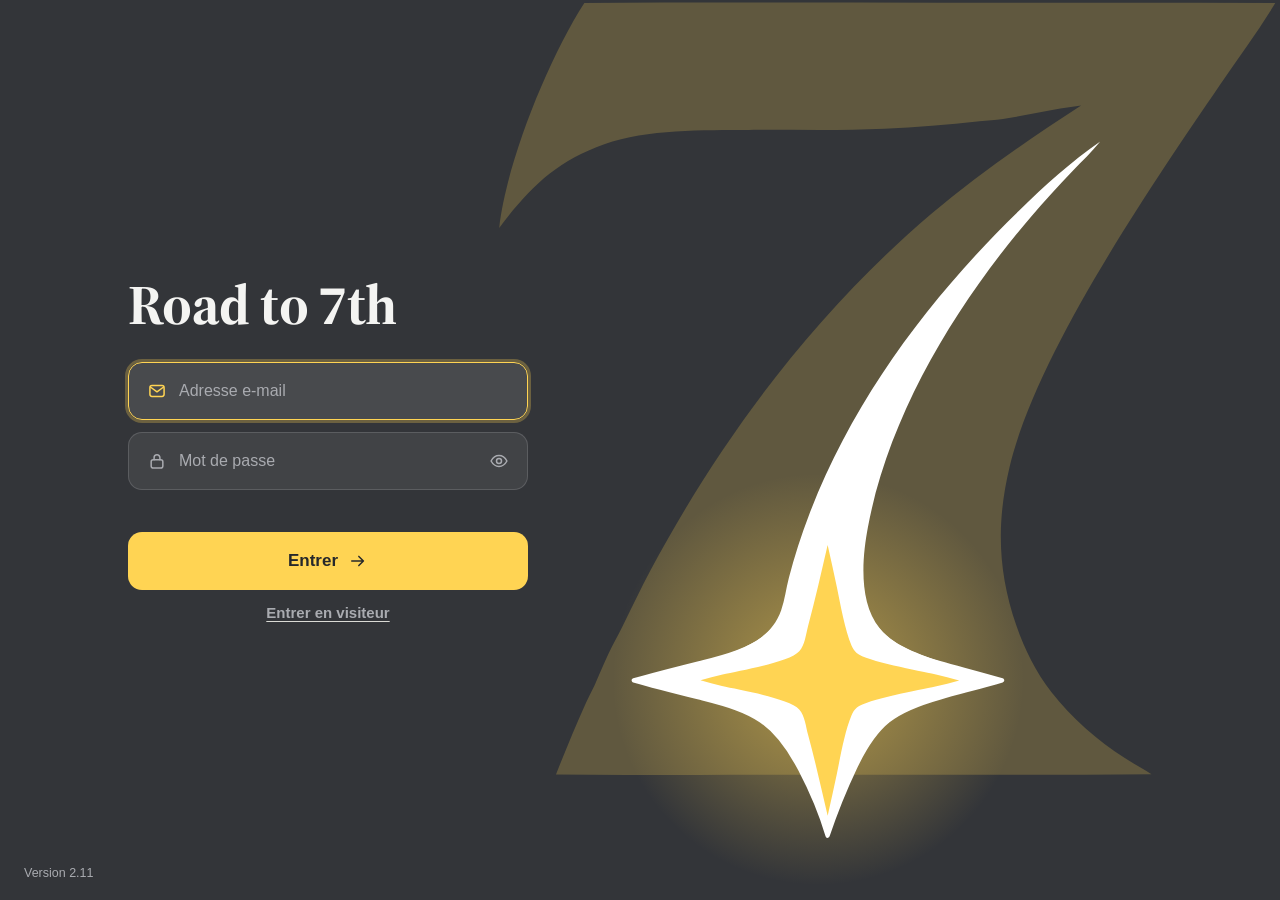
==== commit 29cbc5d5: "2.11.0 : le lien d'une fiche s'ouvre sans compte, en lecture, avec « Se connecter » Fonction fiche_p" ====
--- a/site/index.html
+++ b/site/index.html
@@ -64,6 +64,7 @@
 <script src="js/commande.js"></script>
 <script src="js/piques.js"></script>
 <script src="js/ui.js"></script>
+<script src="js/publique.js"></script>
 <script src="js/remote.js"></script>
 <script src="js/suggestions.js"></script>
 <script src="js/fiche.js"></script>
--- a/site/css/v2.css
+++ b/site/css/v2.css
@@ -1803,3 +1803,28 @@
   .qn-c { grid-template-columns: 34px minmax(0, 1fr); padding: 12px; }
   .qn-ic { width: 34px; height: 34px; }
 }
+
+/* 2.11 : la fiche ouverte depuis un lien, sans compte (js/publique.js) */
+.pub { position: fixed; inset: 0; z-index: 90; overflow: auto; background: var(--bg); color: var(--text); padding: 0 max(16px, env(safe-area-inset-right)) 48px max(16px, env(safe-area-inset-left)); }
+.pub-top { display: flex; align-items: center; justify-content: space-between; gap: 12px; max-width: 680px; margin: 0 auto; padding: 18px 0 14px; }
+.pub-marque { display: inline-flex; align-items: center; gap: 10px; color: var(--text); text-decoration: none; font: 700 17px var(--serif); }
+.pub-logo { height: 30px; width: auto; }
+.pub-logo.carre { width: 30px; border-radius: 8px; background: var(--duo, var(--anthracite, #333539)); padding: 3px; }
+.pub-co .ic { width: 16px; height: 16px; }
+.pub-fiche { max-width: 680px; margin: 0 auto; background: var(--card); border-radius: var(--r3); box-shadow: var(--shadow); padding: 22px 28px 20px; }
+.pub-fiche .kind { display: flex; }
+.pub-t { font: 700 26px/1.2 var(--serif); margin: 12px 0 4px; overflow-wrap: anywhere; }
+.pub-fiche .f-meta { row-gap: 10px; margin: 18px 0 8px; }
+.pub-fiche .f-meta .val { display: inline-flex; align-items: center; gap: 6px; flex-wrap: wrap; }
+.pub-fiche a.mini { color: inherit; text-decoration: none; }
+.pub-fiche a.mini:hover { background: var(--hover); }
+.pub-doc { display: grid; grid-template-columns: 18px minmax(0, 1fr); gap: 8px; align-items: center; margin: 6px 0; }
+.pub-doc .ic { color: var(--text2); }
+.pub-doc .link { overflow-wrap: anywhere; }
+.lc-retour { display: inline-flex; align-items: center; gap: 4px; }
+.lc-retour .ic { width: 15px; height: 15px; }
+@media (max-width: 560px) {
+  .pub-fiche { padding: 18px 16px 16px; border-radius: var(--r2); }
+  .pub-t { font-size: 22px; }
+  .pub-marque b { font-size: 15px; }
+}
